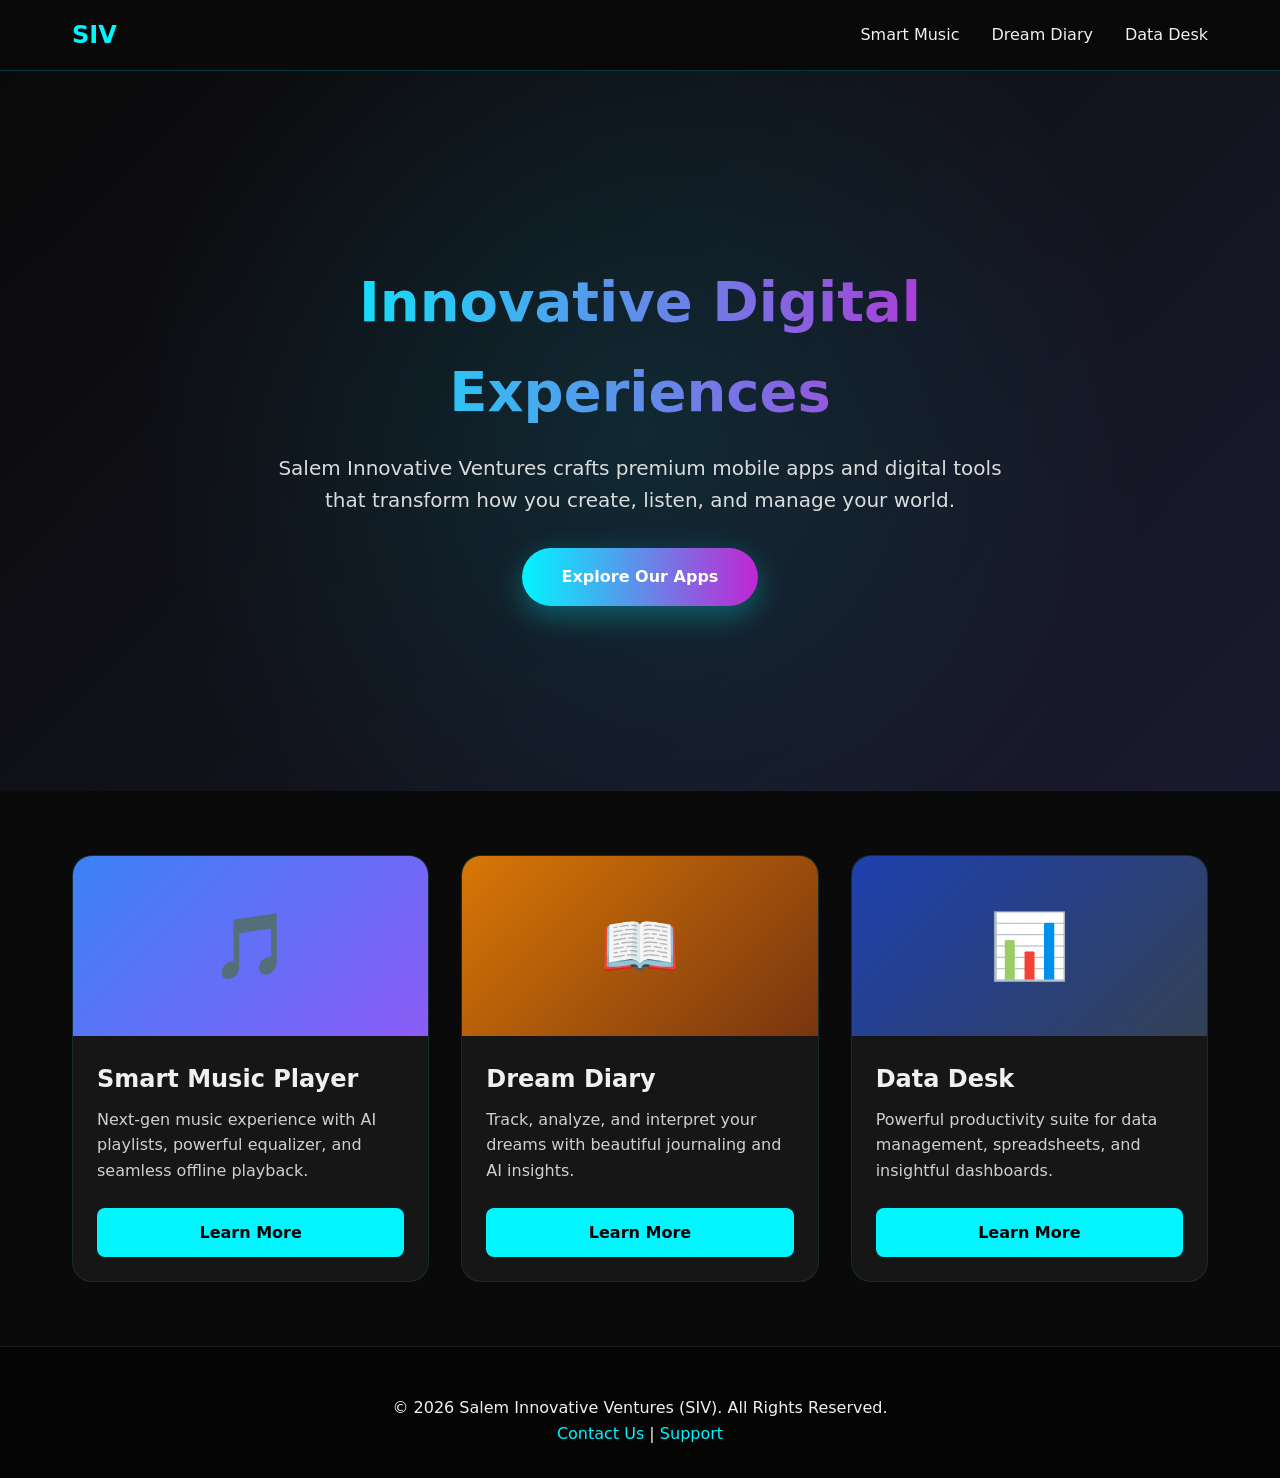
==== index.html @ 21babe9d "first commit" ====
<!DOCTYPE html>
<html lang="en">
<head>
    <meta charset="UTF-8">
    <meta name="viewport" content="width=device-width, initial-scale=1.0">
    <title>Salem Innovative Ventures (SIV)</title>
    <link rel="stylesheet" href="style.css">
    <style>
        /* Additional inline for index specific if needed */
    </style>
</head>
<body>
    <header>
        <nav>
            <a href="index.html" class="logo">SIV</a>
            <ul class="nav-links">
                <li><a href="smart-music-player.html">Smart Music</a></li>
                <li><a href="dream-diary.html">Dream Diary</a></li>
                <li><a href="data-desk.html">Data Desk</a></li>
            </ul>
        </nav>
    </header>

    <section class="hero">
        <div class="hero-content">
            <h1>Innovative Digital Experiences</h1>
            <p>Salem Innovative Ventures crafts premium mobile apps and digital tools that transform how you create, listen, and manage your world.</p>
            <a href="#apps" class="cta-button">Explore Our Apps</a>
        </div>
    </section>

    <section id="apps" class="app-grid">
        <div class="app-card">
            <div class="app-icon" style="background: linear-gradient(135deg, #3b82f6, #8b5cf6); color: white;">🎵</div>
            <h3>Smart Music Player</h3>
            <p>Next-gen music experience with AI playlists, powerful equalizer, and seamless offline playback.</p>
            <a href="smart-music-player.html" class="btn">Learn More</a>
        </div>
        
        <div class="app-card">
            <div class="app-icon" style="background: linear-gradient(135deg, #d97706, #78350f); color: white;">📖</div>
            <h3>Dream Diary</h3>
            <p>Track, analyze, and interpret your dreams with beautiful journaling and AI insights.</p>
            <a href="dream-diary.html" class="btn">Learn More</a>
        </div>
        
        <div class="app-card">
            <div class="app-icon" style="background: linear-gradient(135deg, #1e40af, #334155); color: white;">📊</div>
            <h3>Data Desk</h3>
            <p>Powerful productivity suite for data management, spreadsheets, and insightful dashboards.</p>
            <a href="data-desk.html" class="btn">Learn More</a>
        </div>
    </section>

    <footer>
        <p>&copy; 2026 Salem Innovative Ventures (SIV). All Rights Reserved.</p>
        <p><a href="#">Contact Us</a> | <a href="#">Support</a></p>
    </footer>
</body>
</html>
---- style.css ----
/* Global Styles for Salem Innovative Ventures */
:root {
  --primary-dark: #0a0a0a;
  --text-light: #f0f0f0;
  --accent-neon: #00f5ff;
  --accent-purple: #c026d3;
  --accent-gold: #f59e0b;
  --accent-navy: #1e3a8a;
}

* {
  margin: 0;
  padding: 0;
  box-sizing: border-box;
}

body {
  font-family:
    system-ui,
    -apple-system,
    BlinkMacSystemFont,
    "Segoe UI",
    Roboto,
    sans-serif;
  background-color: var(--primary-dark);
  color: var(--text-light);
  line-height: 1.6;
}

header {
  background: rgba(10, 10, 10, 0.95);
  backdrop-filter: blur(10px);
  position: sticky;
  top: 0;
  z-index: 100;
  border-bottom: 1px solid rgba(0, 245, 255, 0.2);
}

nav {
  max-width: 1200px;
  margin: 0 auto;
  padding: 1rem 2rem;
  display: flex;
  justify-content: space-between;
  align-items: center;
}

.logo {
  font-size: 1.5rem;
  font-weight: 700;
  color: var(--accent-neon);
  text-decoration: none;
}

.nav-links {
  display: flex;
  gap: 2rem;
  list-style: none;
}

.nav-links a {
  color: var(--text-light);
  text-decoration: none;
  transition: color 0.3s;
}

.nav-links a:hover {
  color: var(--accent-neon);
}

.hero {
  min-height: 80vh;
  display: flex;
  align-items: center;
  justify-content: center;
  text-align: center;
  background: linear-gradient(135deg, #0a0a0a 0%, #1a1a2e 100%);
  position: relative;
  overflow: hidden;
}

.hero::before {
  content: "";
  position: absolute;
  top: 0;
  left: 0;
  right: 0;
  bottom: 0;
  background: radial-gradient(circle, rgba(0, 245, 255, 0.1) 0%, transparent 70%);
}

.hero-content {
  max-width: 800px;
  padding: 2rem;
  z-index: 1;
}

.hero h1 {
  font-size: 3.5rem;
  margin-bottom: 1rem;
  background: linear-gradient(90deg, var(--accent-neon), var(--accent-purple));
  -webkit-background-clip: text;
  -webkit-text-fill-color: transparent;
}

.hero p {
  font-size: 1.25rem;
  margin-bottom: 2rem;
  opacity: 0.9;
}

.cta-button {
  display: inline-block;
  padding: 1rem 2.5rem;
  background: linear-gradient(90deg, var(--accent-neon), var(--accent-purple));
  color: white;
  text-decoration: none;
  border-radius: 50px;
  font-weight: 600;
  transition:
    transform 0.3s,
    box-shadow 0.3s;
  box-shadow: 0 10px 30px rgba(0, 245, 255, 0.3);
}

.cta-button:hover {
  transform: translateY(-5px);
  box-shadow: 0 15px 40px rgba(0, 245, 255, 0.4);
}

.app-grid {
  max-width: 1200px;
  margin: 4rem auto;
  padding: 0 2rem;
  display: grid;
  grid-template-columns: repeat(auto-fit, minmax(350px, 1fr));
  gap: 2rem;
}

.app-card {
  background: rgba(255, 255, 255, 0.05);
  border-radius: 20px;
  overflow: hidden;
  transition:
    transform 0.3s,
    box-shadow 0.3s;
  border: 1px solid rgba(0, 245, 255, 0.1);
}

.app-card:hover {
  transform: translateY(-15px);
  box-shadow: 0 20px 50px rgba(0, 245, 255, 0.2);
}

.app-icon {
  height: 180px;
  background: linear-gradient(135deg, #1e2937, #334155);
  display: flex;
  align-items: center;
  justify-content: center;
  font-size: 4rem;
  position: relative;
}

.app-card h3 {
  padding: 1.5rem 1.5rem 0.5rem;
  font-size: 1.5rem;
}

.app-card p {
  padding: 0 1.5rem 1.5rem;
  opacity: 0.85;
}

.app-card .btn {
  display: block;
  margin: 0 1.5rem 1.5rem;
  padding: 0.75rem 1.5rem;
  background: var(--accent-neon);
  color: #000;
  text-align: center;
  text-decoration: none;
  border-radius: 8px;
  font-weight: 600;
}

/* Theme Modifiers */
.theme-music {
  --accent-color: #00f5ff;
  --accent-secondary: #c026d3;
}

.theme-diary {
  --accent-color: #f59e0b;
  --accent-secondary: #854d0e;
}

.theme-data {
  --accent-color: #1e40af;
  --accent-secondary: #334155;
}

/* Product Page Common */
.product-header {
  padding: 4rem 2rem 2rem;
  text-align: center;
  background: var(--primary-dark);
}

.product-icon {
  width: 180px;
  height: 180px;
  margin: 0 auto 2rem;
  border-radius: 30px;
  background-size: cover;
  box-shadow: 0 20px 60px rgba(0, 0, 0, 0.5);
  display: flex;
  align-items: center;
  justify-content: center;
  font-size: 5rem;
}

.features {
  max-width: 1000px;
  margin: 4rem auto;
  padding: 0 2rem;
  display: grid;
  grid-template-columns: repeat(auto-fit, minmax(280px, 1fr));
  gap: 2rem;
}

.feature-card {
  background: rgba(255, 255, 255, 0.05);
  padding: 2rem;
  border-radius: 16px;
  border: 1px solid rgba(255, 255, 255, 0.1);
}

.download-section {
  text-align: center;
  padding: 4rem 2rem;
  background: linear-gradient(to bottom, transparent, rgba(0, 245, 255, 0.05));
}

.privacy-container {
  max-width: 900px;
  margin: 4rem auto;
  padding: 2rem;
  background: rgba(255, 255, 255, 0.03);
  border-radius: 16px;
  line-height: 1.8;
}

footer {
  background: #050505;
  padding: 3rem 2rem 2rem;
  text-align: center;
  border-top: 1px solid rgba(255, 255, 255, 0.1);
}

footer a {
  color: var(--accent-neon);
  text-decoration: none;
}

/* Responsive */
@media (max-width: 768px) {
  .hero h1 {
    font-size: 2.5rem;
  }
  .nav-links {
    gap: 1rem;
    font-size: 0.9rem;
  }
}
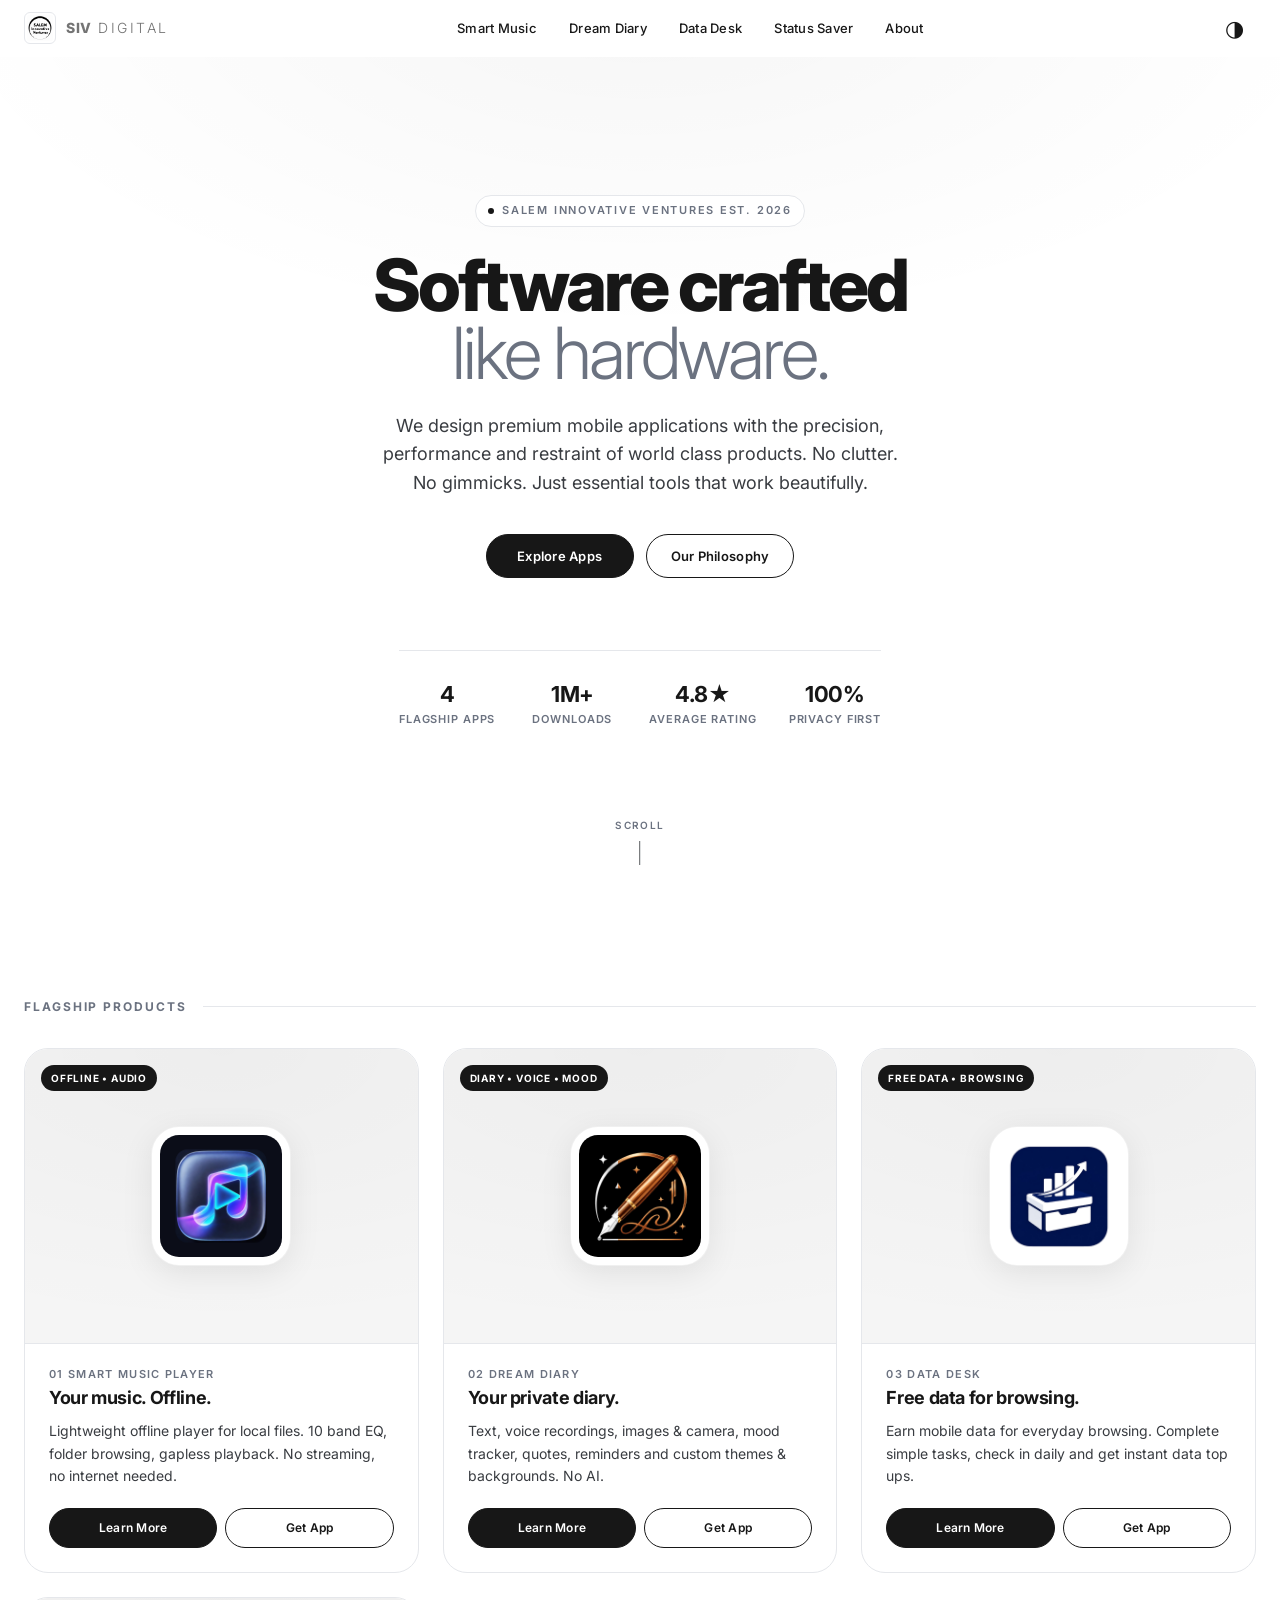
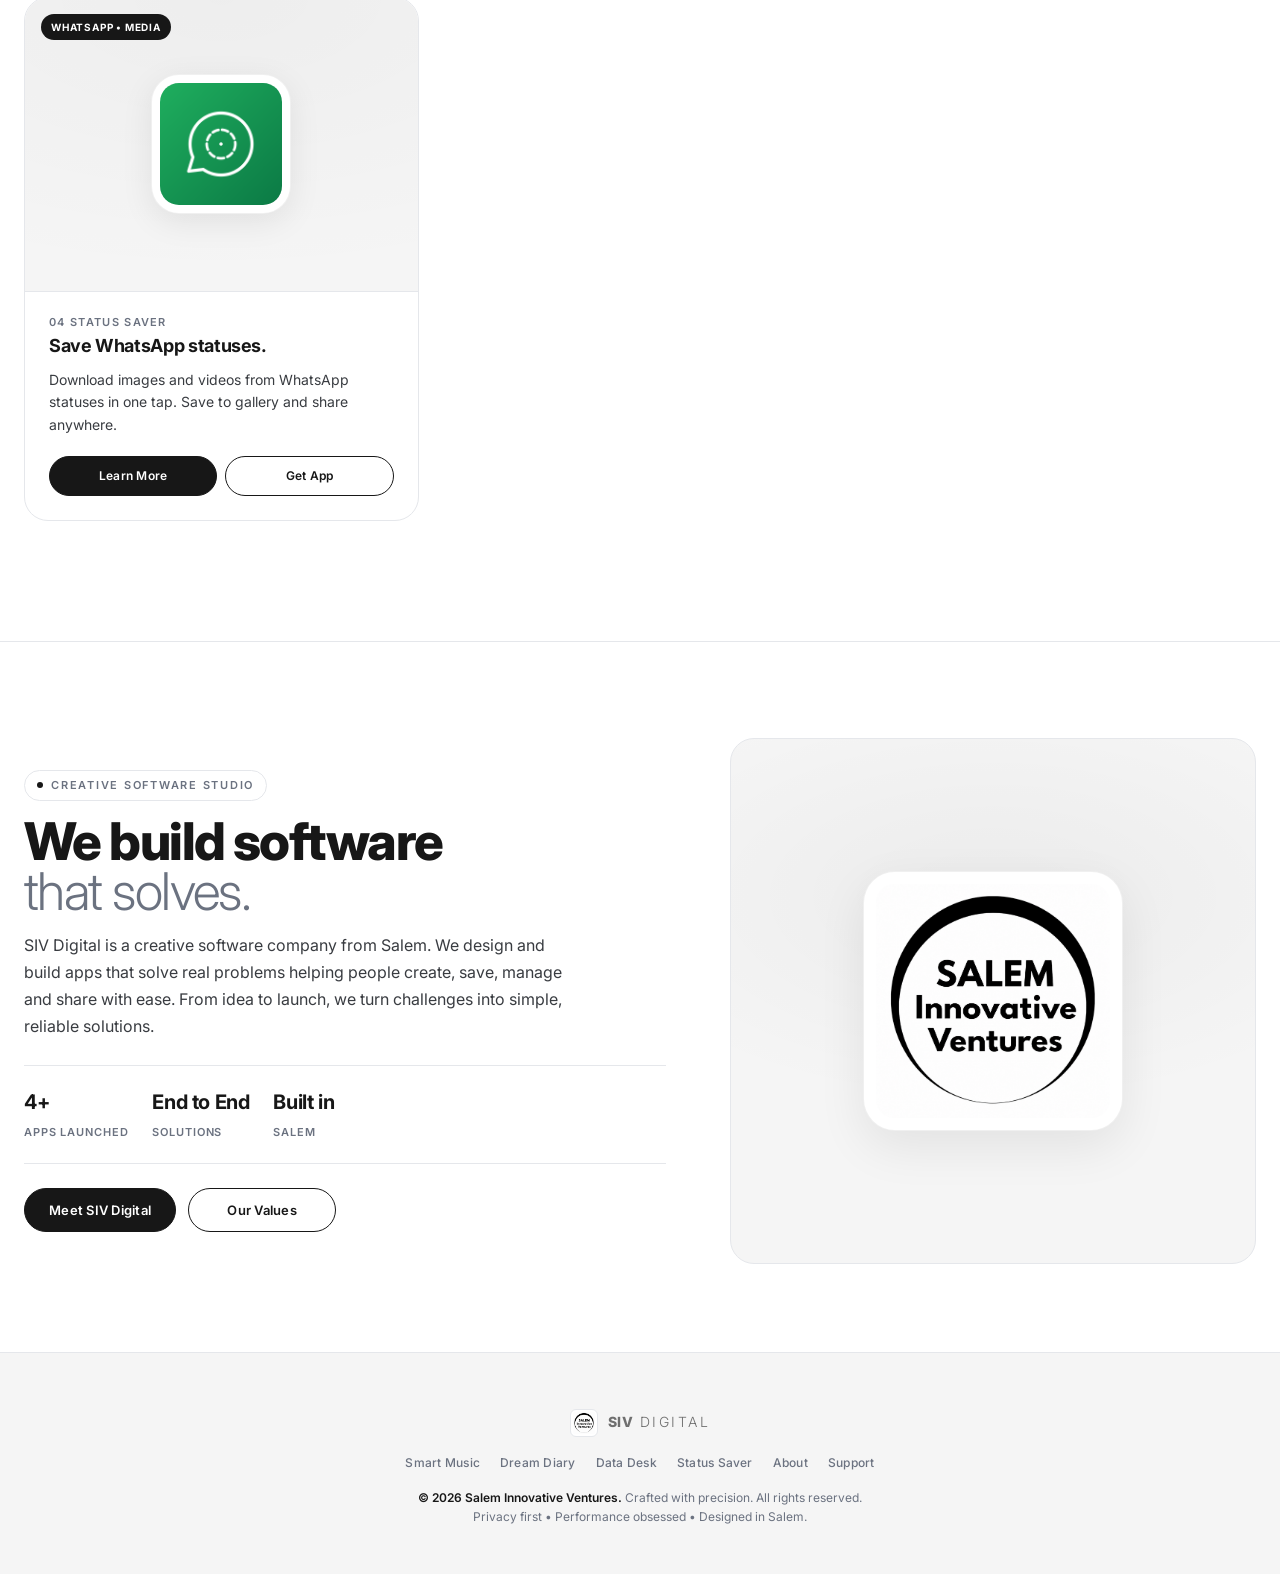
==== commit a68ea525: "Add Status Saver and Privacy Policy pages with responsive design and theme toggle functionality" ====
--- a/index.html
+++ b/index.html
@@ -1,60 +1,224 @@
 <!DOCTYPE html>
-<html lang="en">
+<html lang="en" data-theme="light">
 <head>
-    <meta charset="UTF-8">
-    <meta name="viewport" content="width=device-width, initial-scale=1.0">
-    <title>Salem Innovative Ventures (SIV)</title>
-    <link rel="stylesheet" href="style.css">
-    <style>
-        /* Additional inline for index specific if needed */
-    </style>
+  <meta charset="UTF-8">
+  <meta name="viewport" content="width=device-width, initial-scale=1.0">
+  <title>SIV Digital Salem Innovative Ventures</title>
+  <meta name="description" content="SIV Digital crafts premium mobile applications and digital solutions. Smart Music Player, Dream Diary, Data Desk, Status Saver for WhatsApp.">
+  <link rel="preconnect" href="https://fonts.googleapis.com">
+  <link rel="stylesheet" href="style.css">
+  <link rel="icon" href="images/Salem inovative ventures logo.png">
 </head>
 <body>
-    <header>
-        <nav>
-            <a href="index.html" class="logo">SIV</a>
-            <ul class="nav-links">
-                <li><a href="smart-music-player.html">Smart Music</a></li>
-                <li><a href="dream-diary.html">Dream Diary</a></li>
-                <li><a href="data-desk.html">Data Desk</a></li>
-            </ul>
-        </nav>
-    </header>
-
-    <section class="hero">
-        <div class="hero-content">
-            <h1>Innovative Digital Experiences</h1>
-            <p>Salem Innovative Ventures crafts premium mobile apps and digital tools that transform how you create, listen, and manage your world.</p>
-            <a href="#apps" class="cta-button">Explore Our Apps</a>
-        </div>
-    </section>
-
-    <section id="apps" class="app-grid">
-        <div class="app-card">
-            <div class="app-icon" style="background: linear-gradient(135deg, #3b82f6, #8b5cf6); color: white;">🎵</div>
-            <h3>Smart Music Player</h3>
-            <p>Next-gen music experience with AI playlists, powerful equalizer, and seamless offline playback.</p>
-            <a href="smart-music-player.html" class="btn">Learn More</a>
-        </div>
-        
-        <div class="app-card">
-            <div class="app-icon" style="background: linear-gradient(135deg, #d97706, #78350f); color: white;">📖</div>
-            <h3>Dream Diary</h3>
-            <p>Track, analyze, and interpret your dreams with beautiful journaling and AI insights.</p>
-            <a href="dream-diary.html" class="btn">Learn More</a>
-        </div>
-        
-        <div class="app-card">
-            <div class="app-icon" style="background: linear-gradient(135deg, #1e40af, #334155); color: white;">📊</div>
-            <h3>Data Desk</h3>
-            <p>Powerful productivity suite for data management, spreadsheets, and insightful dashboards.</p>
-            <a href="data-desk.html" class="btn">Learn More</a>
-        </div>
-    </section>
-
-    <footer>
-        <p>&copy; 2026 Salem Innovative Ventures (SIV). All Rights Reserved.</p>
-        <p><a href="#">Contact Us</a> | <a href="#">Support</a></p>
-    </footer>
+  <header id="site-header">
+    <nav aria-label="Primary">
+      <a href="index.html" class="logo" aria-label="SIV Digital home">
+        <img src="images/Salem inovative ventures logo.png" alt="Salem Innovative Ventures logo">
+        <span><strong>SIV</strong> DIGITAL</span>
+      </a>
+
+      <ul class="nav-links" role="list">
+        <li><a href="smart-music-player.html">Smart Music</a></li>
+        <li><a href="dream-diary.html">Dream Diary</a></li>
+        <li><a href="data-desk.html">Data Desk</a></li>
+        <li><a href="status-saver.html">Status Saver</a></li>
+        <li><a href="about.html">About</a></li>
+      </ul>
+
+      <div class="nav-actions">
+        <button class="icon-btn desktop-only" id="themeBtn" aria-label="Toggle theme" onclick="toggleTheme()">
+          <span id="themeIcon">◑</span>
+        </button>
+        <button class="menu-toggle" id="menuToggle" aria-label="Open menu" aria-expanded="false" onclick="toggleMenu()">
+          <span></span><span></span><span></span>
+        </button>
+      </div>
+    </nav>
+  </header>
+
+  <div class="mobile-nav" id="mobileNav" aria-hidden="true">
+    <a href="smart-music-player.html">Smart Music Player <small>→</small></a>
+    <a href="dream-diary.html">Dream Diary <small>→</small></a>
+    <a href="data-desk.html">Data Desk <small>→</small></a>
+    <a href="status-saver.html">Status Saver <small>→</small></a>
+    <a href="about.html">About SIV Digital <small>→</small></a>
+    <div style="display:flex; gap:12px; margin-top:12px;">
+      <button class="btn btn-secondary" style="flex:1;" onclick="toggleTheme()">Toggle Theme</button>
+      <a href="#apps" class="btn btn-primary" style="flex:1;" onclick="closeMenu()">Explore Apps</a>
+    </div>
+  </div>
+
+  <section class="hero">
+    <div class="hero-content">
+      <div class="eyebrow">Salem Innovative Ventures Est. 2026</div>
+      <h1>Software crafted<br><em>like hardware.</em></h1>
+      <p>We design premium mobile applications with the precision, performance and restraint of world class products. No clutter. No gimmicks. Just essential tools that work beautifully.</p>
+      <div class="hero-actions">
+        <a href="#apps" class="btn btn-primary">Explore Apps</a>
+        <a href="about.html" class="btn btn-secondary">Our Philosophy</a>
+      </div>
+      <div class="hero-meta" aria-label="Company stats">
+        <div><strong>4</strong><span>Flagship Apps</span></div>
+        <div><strong>1M+</strong><span>Downloads</span></div>
+        <div><strong>4.8★</strong><span>Average Rating</span></div>
+        <div><strong>100%</strong><span>Privacy First</span></div>
+      </div>
+    </div>
+    <div class="scroll-hint" aria-hidden="true"><span>Scroll</span><i></i></div>
+  </section>
+
+  <div class="section-label" id="apps"><h2>Flagship Products</h2></div>
+
+  <section class="app-grid" aria-label="Apps">
+    <!-- Smart Music Player -->
+    <article class="app-card">
+      <div class="badge">Offline • Audio</div>
+      <div class="app-visual">
+        <img src="images/smart music player logo.png" alt="Smart Music Player logo" loading="lazy">
+      </div>
+      <div class="app-card-body">
+        <h3><span>01 Smart Music Player</span>Your music. Offline.</h3>
+        <p>Lightweight offline player for local files. 10 band EQ, folder browsing, gapless playback. No streaming, no internet needed.</p>
+        <div class="card-actions">
+          <a href="smart-music-player.html" class="btn btn-primary">Learn More</a>
+          <a href="https://play.google.com/store/apps/details?id=com.smartmusicplayer.app" target="_blank" rel="noopener" class="btn btn-secondary">Get App</a>
+        </div>
+      </div>
+    </article>
+
+    <!-- Dream Diary -->
+    <article class="app-card">
+      <div class="badge">Diary • Voice • Mood</div>
+      <div class="app-visual">
+        <img src="images/Dream diary logo.png" alt="Dream Diary logo" loading="lazy">
+      </div>
+      <div class="app-card-body">
+        <h3><span>02 Dream Diary</span>Your private diary.</h3>
+        <p>Text, voice recordings, images & camera, mood tracker, quotes, reminders and custom themes & backgrounds. No AI.</p>
+        <div class="card-actions">
+          <a href="dream-diary.html" class="btn btn-primary">Learn More</a>
+          <a href="https://play.google.com/store/apps/details?id=com.dreamdiary.app" target="_blank" rel="noopener" class="btn btn-secondary">Get App</a>
+        </div>
+      </div>
+    </article>
+
+    <!-- Data Desk -->
+    <article class="app-card">
+      <div class="badge">Free Data • Browsing</div>
+      <div class="app-visual">
+        <img src="images/Data Desk logo.png" alt="Data Desk logo" loading="lazy">
+      </div>
+      <div class="app-card-body">
+        <h3><span>03 Data Desk</span>Free data for browsing.</h3>
+        <p>Earn mobile data for everyday browsing. Complete simple tasks, check in daily and get instant data top ups.</p>
+        <div class="card-actions">
+          <a href="data-desk.html" class="btn btn-primary">Learn More</a>
+          <a href="data-desk.html#download" class="btn btn-secondary">Get App</a>
+        </div>
+      </div>
+    </article>
+
+    <!-- Status Saver -->
+    <article class="app-card">
+      <div class="badge">WhatsApp • Media</div>
+      <div class="app-visual">
+        <img src="images/Status Saver.png" alt="Status Saver logo" loading="lazy">
+      </div>
+      <div class="app-card-body">
+        <h3><span>04 Status Saver</span>Save WhatsApp statuses.</h3>
+        <p>Download images and videos from WhatsApp statuses in one tap. Save to gallery and share anywhere.</p>
+        <div class="card-actions">
+          <a href="status-saver.html" class="btn btn-primary">Learn More</a>
+          <a href="status-saver.html#download" class="btn btn-secondary">Get App</a>
+        </div>
+      </div>
+    </article>
+  </section>
+
+  <!-- About SIV Creative software studio -->
+  <hr class="divider">
+  <section class="product-hero">
+    <div class="product-copy">
+      <div class="eyebrow">Creative Software Studio</div>
+      <h1>We build software<br><span>that solves.</span></h1>
+      <p>SIV Digital is a creative software company from Salem. We design and build apps that solve real problems helping people create, save, manage and share with ease. From idea to launch, we turn challenges into simple, reliable solutions.</p>
+      <div class="product-stats">
+        <div><strong>4+</strong><span>Apps Launched</span></div>
+        <div><strong>End to End</strong><span>Solutions</span></div>
+        <div><strong>Built in</strong><span>Salem</span></div>
+      </div>
+      <div style="display:flex; gap:12px; flex-wrap:wrap;">
+        <a href="about.html" class="btn btn-primary">Meet SIV Digital</a>
+        <a href="about.html#values" class="btn btn-secondary">Our Values</a>
+      </div>
+    </div>
+    <div class="product-visual" aria-hidden="true">
+      <img src="images/Salem inovative ventures logo.png" alt="Salem Innovative Ventures logo large">
+    </div>
+  </section>
+
+  <footer>
+    <div class="footer-inner">
+      <div class="logo" style="justify-content:center;">
+        <img src="images/Salem inovative ventures logo.png" alt="" style="width:28px;height:28px;">
+        <span><strong>SIV</strong> DIGITAL</span>
+      </div>
+      <div class="footer-links">
+        <a href="smart-music-player.html">Smart Music</a>
+        <a href="dream-diary.html">Dream Diary</a>
+        <a href="data-desk.html">Data Desk</a>
+        <a href="status-saver.html">Status Saver</a>
+        <a href="about.html">About</a>
+        <a href="mailto:support@sivdigital.com">Support</a>
+      </div>
+      <p><strong>© 2026 Salem Innovative Ventures.</strong> Crafted with precision. All rights reserved.<br>Privacy first • Performance obsessed • Designed in Salem.</p>
+    </div>
+  </footer>
+
+  <script>
+    function toggleTheme(){
+      const html=document.documentElement;
+      const next=html.getAttribute('data-theme')==='dark'?'light':'dark';
+      html.setAttribute('data-theme',next);
+      localStorage.setItem('theme',next);
+      updateThemeIcon(next);
+    }
+    function updateThemeIcon(theme){
+      const el=document.getElementById('themeIcon');
+      if(!el) return;
+      el.textContent= theme==='dark' ? '☀' : '◑';
+    }
+    function toggleMenu(){
+      const btn=document.getElementById('menuToggle');
+      const nav=document.getElementById('mobileNav');
+      const open=btn.classList.toggle('open');
+      nav.classList.toggle('open', open);
+      btn.setAttribute('aria-expanded', open);
+      nav.setAttribute('aria-hidden', !open);
+      document.body.style.overflow=open?'hidden':'';
+    }
+    function closeMenu(){
+      const btn=document.getElementById('menuToggle');
+      const nav=document.getElementById('mobileNav');
+      btn.classList.remove('open');
+      nav.classList.remove('open');
+      btn.setAttribute('aria-expanded','false');
+      nav.setAttribute('aria-hidden','true');
+      document.body.style.overflow='';
+    }
+    document.addEventListener('DOMContentLoaded',()=>{
+      const saved=localStorage.getItem('theme')||'light';
+      document.documentElement.setAttribute('data-theme',saved);
+      updateThemeIcon(saved);
+      const header=document.getElementById('site-header');
+      window.addEventListener('scroll',()=>{
+        header.classList.toggle('scrolled', window.scrollY>8);
+      },{passive:true});
+    });
+    // close mobile nav on resize to desktop
+    window.addEventListener('resize',()=>{ if(window.innerWidth>640) closeMenu(); });
+  </script>
 </body>
-</html>+</html>
+
+
--- a/style.css
+++ b/style.css
@@ -1,275 +1,796 @@
-/* Global Styles for Salem Innovative Ventures */
+@import url('https://fonts.googleapis.com/css2?family=Inter:wght@300;400;500;600;700;800;900&family=JetBrains+Mono:wght@400;500&display=swap');
+
+/* =========================================================
+   SIV DIGITAL — TESLA-INSPIRED MONOCHROME SYSTEM
+   Black / White / Gray only. No purples. Precision minimal.
+   ========================================================= */
+
 :root {
-  --primary-dark: #0a0a0a;
-  --text-light: #f0f0f0;
-  --accent-neon: #00f5ff;
-  --accent-purple: #c026d3;
-  --accent-gold: #f59e0b;
-  --accent-navy: #1e3a8a;
-}
-
-* {
-  margin: 0;
-  padding: 0;
-  box-sizing: border-box;
-}
-
+  --bg: #ffffff;
+  --bg-soft: #f5f5f5;
+  --bg-muted: #eeeeee;
+  --bg-elevated: #ffffff;
+  --text: #171717;
+  --text-secondary: #393c41;
+  --text-tertiary: #6b7280;
+  --text-faint: #9ca3af;
+  --border: #e5e7eb;
+  --border-strong: #d1d5db;
+  --header-bg: rgba(255,255,255,0.72);
+  --card-bg: #ffffff;
+  --card-border: #e5e7eb;
+  --shadow-sm: 0 1px 2px rgba(0,0,0,0.05);
+  --shadow-md: 0 4px 24px rgba(0,0,0,0.06);
+  --shadow-lg: 0 16px 48px rgba(0,0,0,0.08);
+  --btn-primary-bg: #171717;
+  --btn-primary-text: #ffffff;
+  --btn-primary-hover: #000000;
+  --btn-secondary-bg: #ffffff;
+  --btn-secondary-text: #171717;
+  --btn-secondary-border: #171717;
+  --radius-xl: 24px;
+  --radius-lg: 16px;
+  --radius-md: 12px;
+  --radius-pill: 999px;
+  --max-width: 1280px;
+  --nav-height: 56px;
+}
+
+[data-theme="dark"] {
+  --bg: #000000;
+  --bg-soft: #0a0a0a;
+  --bg-muted: #141414;
+  --bg-elevated: #111111;
+  --text: #f5f5f5;
+  --text-secondary: #a1a1a6;
+  --text-tertiary: #86868b;
+  --text-faint: #636366;
+  --border: #1c1c1e;
+  --border-strong: #2c2c2e;
+  --header-bg: rgba(0,0,0,0.72);
+  --card-bg: #111111;
+  --card-border: #1f1f1f;
+  --shadow-sm: 0 1px 2px rgba(0,0,0,0.4);
+  --shadow-md: 0 8px 32px rgba(0,0,0,0.5);
+  --shadow-lg: 0 16px 48px rgba(0,0,0,0.6);
+  --btn-primary-bg: #ffffff;
+  --btn-primary-text: #000000;
+  --btn-primary-hover: #f5f5f5;
+  --btn-secondary-bg: transparent;
+  --btn-secondary-text: #ffffff;
+  --btn-secondary-border: #ffffff;
+}
+
+/* Reset */
+* { margin:0; padding:0; box-sizing:border-box; }
+html { scroll-behavior:smooth; scroll-padding-top: calc(var(--nav-height) + 20px); -webkit-font-smoothing:antialiased; -moz-osx-font-smoothing:grayscale; }
 body {
-  font-family:
-    system-ui,
-    -apple-system,
-    BlinkMacSystemFont,
-    "Segoe UI",
-    Roboto,
-    sans-serif;
-  background-color: var(--primary-dark);
-  color: var(--text-light);
+  font-family: 'Inter', system-ui, -apple-system, BlinkMacSystemFont, "Segoe UI", Roboto, Helvetica, Arial, sans-serif;
+  background: var(--bg);
+  color: var(--text);
   line-height: 1.6;
-}
-
+  transition: background-color 0.3s ease, color 0.3s ease;
+  overflow-x: hidden;
+}
+img { max-width:100%; display:block; }
+a { color: inherit; text-decoration:none; }
+
+/* Selection */
+::selection { background: var(--text); color: var(--bg); }
+
+/* ================= HEADER — TESLA STYLE ================= */
 header {
-  background: rgba(10, 10, 10, 0.95);
-  backdrop-filter: blur(10px);
   position: sticky;
   top: 0;
   z-index: 100;
-  border-bottom: 1px solid rgba(0, 245, 255, 0.2);
-}
+  background: var(--header-bg);
+  backdrop-filter: blur(16px) saturate(180%);
+  -webkit-backdrop-filter: blur(16px) saturate(180%);
+  border-bottom: 1px solid transparent;
+  transition: border-color 0.3s ease, background 0.3s ease;
+}
+header.scrolled { border-bottom-color: var(--border); }
 
 nav {
-  max-width: 1200px;
+  max-width: var(--max-width);
   margin: 0 auto;
-  padding: 1rem 2rem;
-  display: flex;
+  height: var(--nav-height);
+  padding: 0 24px;
+  display: flex;
+  align-items: center;
   justify-content: space-between;
-  align-items: center;
-}
-
+  gap: 24px;
+}
+
+/* Logo — image + wordmark */
 .logo {
-  font-size: 1.5rem;
+  display: flex;
+  align-items: center;
+  gap: 10px;
   font-weight: 700;
-  color: var(--accent-neon);
-  text-decoration: none;
-}
-
+  font-size: 14px;
+  letter-spacing: 0.14em;
+  text-transform: uppercase;
+  color: var(--text);
+  white-space: nowrap;
+  flex-shrink: 0;
+}
+.logo img {
+  width: 32px;
+  height: 32px;
+  object-fit: contain;
+  border-radius: 6px;
+  background: #fff;
+  padding: 2px;
+  border: 1px solid var(--border);
+}
+[data-theme="dark"] .logo img { background: #fff; }
+.logo span {
+  font-weight: 300;
+  opacity: 0.6;
+  letter-spacing: 0.18em;
+}
+.logo strong { font-weight: 800; letter-spacing: 0.04em; }
+
+/* Center nav — Tesla-like spread */
 .nav-links {
   display: flex;
-  gap: 2rem;
+  align-items: center;
+  gap: 4px;
   list-style: none;
-}
-
+  flex: 1;
+  justify-content: center;
+}
 .nav-links a {
-  color: var(--text-light);
-  text-decoration: none;
-  transition: color 0.3s;
-}
-
-.nav-links a:hover {
-  color: var(--accent-neon);
-}
-
+  font-size: 13px;
+  font-weight: 500;
+  letter-spacing: 0.02em;
+  color: var(--text);
+  padding: 6px 14px;
+  border-radius: var(--radius-pill);
+  transition: background 0.2s ease, color 0.2s ease;
+}
+.nav-links a:hover { background: var(--bg-soft); }
+.nav-links a.active { background: var(--text); color: var(--bg); }
+
+.nav-actions {
+  display: flex;
+  align-items: center;
+  gap: 8px;
+  flex-shrink: 0;
+}
+
+/* Icon buttons — theme + menu */
+.icon-btn {
+  width: 44px;
+  height: 44px;
+  display: grid;
+  place-items: center;
+  border-radius: 50%;
+  border: 1px solid transparent;
+  background: transparent;
+  color: var(--text);
+  cursor: pointer;
+  transition: all 0.2s ease;
+  font-size: 22px;
+  line-height: 1;
+}
+.icon-btn #themeIcon {
+  font-size: 22px;
+  line-height: 1;
+  transform: translateY(1px);
+}
+.icon-btn:hover { background: var(--bg-soft); border-color: var(--border); }
+.icon-btn:active { transform: scale(0.96); }
+
+/* Hamburger — hidden desktop */
+.menu-toggle {
+  display: none;
+  width: 36px;
+  height: 36px;
+  flex-direction: column;
+  align-items: center;
+  justify-content: center;
+  gap: 5px;
+  background: transparent;
+  border: none;
+  cursor: pointer;
+}
+.menu-toggle span {
+  display: block;
+  width: 18px;
+  height: 1.5px;
+  background: var(--text);
+  border-radius: 999px;
+  transition: transform 0.3s ease, opacity 0.3s ease, width 0.3s ease;
+}
+.menu-toggle.open span:nth-child(1) { transform: translateY(6.5px) rotate(45deg); }
+.menu-toggle.open span:nth-child(2) { opacity: 0; width: 0; }
+.menu-toggle.open span:nth-child(3) { transform: translateY(-6.5px) rotate(-45deg); }
+
+/* Mobile drawer */
+.mobile-nav {
+  display: none;
+  position: fixed;
+  inset: var(--nav-height) 0 0 0;
+  background: var(--bg);
+  z-index: 99;
+  padding: 24px;
+  flex-direction: column;
+  gap: 8px;
+  border-top: 1px solid var(--border);
+  overflow-y: auto;
+}
+.mobile-nav.open { display: flex; }
+.mobile-nav a {
+  font-size: 18px;
+  font-weight: 500;
+  padding: 16px 0;
+  border-bottom: 1px solid var(--border);
+  display: flex;
+  justify-content: space-between;
+  align-items: center;
+  color: var(--text);
+}
+.mobile-nav a:last-child { border-bottom: none; }
+.mobile-nav a small { font-size: 12px; color: var(--text-tertiary); font-weight: 400; }
+
+/* ================= HERO — TESLA FULL-BLEED ================= */
 .hero {
-  min-height: 80vh;
-  display: flex;
+  position: relative;
+  min-height: calc(100vh - var(--nav-height));
+  min-height: calc(100dvh - var(--nav-height));
+  display: flex;
+  flex-direction: column;
   align-items: center;
   justify-content: center;
   text-align: center;
-  background: linear-gradient(135deg, #0a0a0a 0%, #1a1a2e 100%);
+  padding: 80px 24px 96px;
+  background: var(--bg);
+  overflow: hidden;
+}
+.hero::before {
+  content:"";
+  position:absolute;
+  inset:0;
+  background:
+    linear-gradient(to bottom, transparent 60%, var(--bg) 100%),
+    radial-gradient(1200px 600px at 50% -10%, rgba(0,0,0,0.04) 0%, transparent 60%);
+  pointer-events:none;
+}
+[data-theme="dark"] .hero::before {
+  background:
+    linear-gradient(to bottom, transparent 60%, var(--bg) 100%),
+    radial-gradient(1200px 600px at 50% -10%, rgba(255,255,255,0.04) 0%, transparent 60%);
+}
+.hero-content {
+  position: relative;
+  max-width: 900px;
+  width: 100%;
+  display: flex;
+  flex-direction: column;
+  align-items: center;
+  gap: 24px;
+  padding-bottom: 16px;
+}
+.eyebrow {
+  display: inline-flex;
+  align-items: center;
+  gap: 8px;
+  font-size: 11px;
+  font-weight: 600;
+  letter-spacing: 0.16em;
+  text-transform: uppercase;
+  color: var(--text-tertiary);
+  border: 1px solid var(--border);
+  padding: 6px 12px;
+  border-radius: var(--radius-pill);
+  background: var(--bg-elevated);
+}
+.eyebrow::before {
+  content:"";
+  width: 6px;
+  height: 6px;
+  background: var(--text);
+  border-radius: 50%;
+  animation: pulse 2s infinite;
+}
+@keyframes pulse { 0%,100% {opacity:1} 50% {opacity:0.4} }
+
+.hero h1 {
+  font-size: clamp(36px, 7vw, 72px);
+  font-weight: 800;
+  line-height: 0.95;
+  letter-spacing: -0.04em;
+  color: var(--text);
+  text-wrap: balance;
+}
+.hero h1 em {
+  font-style: normal;
+  font-weight: 300;
+  color: var(--text-tertiary);
+}
+.hero p {
+  font-size: clamp(15px, 2.2vw, 18px);
+  line-height: 1.6;
+  color: var(--text-secondary);
+  max-width: 640px;
+  font-weight: 400;
+  text-wrap: balance;
+}
+.hero-actions {
+  display: flex;
+  gap: 12px;
+  margin-top: 12px;
+  flex-wrap: wrap;
+  justify-content: center;
+}
+
+/* Buttons — Tesla pill */
+.btn {
+  display: inline-flex;
+  align-items: center;
+  justify-content: center;
+  gap: 8px;
+  min-width: 148px;
+  height: 44px;
+  padding: 0 24px;
+  border-radius: var(--radius-pill);
+  font-size: 13px;
+  font-weight: 600;
+  letter-spacing: 0.02em;
+  transition: all 0.2s ease;
+  cursor: pointer;
+  border: 1px solid transparent;
+  white-space: nowrap;
+  text-align: center;
+}
+.btn-primary {
+  background: var(--btn-primary-bg);
+  color: var(--btn-primary-text);
+  border-color: var(--btn-primary-bg);
+}
+.btn-primary:hover { background: var(--btn-primary-hover); transform: translateY(-1px); box-shadow: var(--shadow-md); }
+.btn-secondary {
+  background: var(--btn-secondary-bg);
+  color: var(--btn-secondary-text);
+  border-color: var(--btn-secondary-border);
+}
+.btn-secondary:hover { background: var(--text); color: var(--bg); border-color: var(--text); }
+[data-theme="dark"] .btn-secondary:hover { background: #fff; color:#000; }
+
+.hero-meta {
+  display: flex;
+  gap: 32px;
+  margin-top: 48px;
+  padding-top: 32px;
+  border-top: 1px solid var(--border);
+  flex-wrap: wrap;
+  justify-content: center;
+}
+.hero-meta div { text-align: center; min-width: 90px; }
+.hero-meta strong { display:block; font-size: 22px; font-weight: 700; letter-spacing:-0.02em; line-height:1; }
+.hero-meta span { font-size: 11px; letter-spacing:0.08em; text-transform:uppercase; color:var(--text-tertiary); font-weight:600; }
+
+/* Scroll indicator */
+.scroll-hint {
+  position: absolute;
+  bottom: 36px;
+  left: 50%;
+  transform: translateX(-50%);
+  display: flex;
+  flex-direction: column;
+  align-items: center;
+  gap: 8px;
+  color: var(--text-tertiary);
+  font-size: 10px;
+  letter-spacing: 0.14em;
+  text-transform: uppercase;
+  font-weight: 600;
+}
+.scroll-hint i {
+  width: 1px;
+  height: 24px;
+  background: var(--border-strong);
+  display: block;
   position: relative;
   overflow: hidden;
 }
-
-.hero::before {
-  content: "";
-  position: absolute;
-  top: 0;
-  left: 0;
-  right: 0;
-  bottom: 0;
-  background: radial-gradient(circle, rgba(0, 245, 255, 0.1) 0%, transparent 70%);
-}
-
-.hero-content {
+.scroll-hint i::after {
+  content:"";
+  position:absolute;
+  top:0; left:0; right:0; height:100%;
+  background: var(--text);
+  animation: scrollLine 1.6s infinite;
+}
+@keyframes scrollLine { 0% { transform: translateY(-100%)} 100% { transform: translateY(100%)} }
+
+/* ================= APP SHOWCASE — TESLA MODEL SECTIONS ================= */
+.section-label {
+  max-width: var(--max-width);
+  margin: 0 auto;
+  padding: 96px 24px 32px;
+  scroll-margin-top: calc(var(--nav-height) + 16px);
+  display: flex;
+  align-items: center;
+  gap: 16px;
+}
+.section-label h2 {
+  font-size: 12px;
+  letter-spacing:0.16em;
+  text-transform:uppercase;
+  font-weight:700;
+  color: var(--text-tertiary);
+  white-space: nowrap;
+}
+.section-label::after { content:""; flex:1; height:1px; background: var(--border); }
+
+.app-grid {
+  max-width: var(--max-width);
+  margin: 0 auto;
+  padding: 0 24px 96px;
+  display: grid;
+  grid-template-columns: repeat(3, 1fr);
+  gap: 24px;
+}
+
+/* Tesla card — monochrome, no colors */
+.app-card {
+  background: var(--card-bg);
+  border: 1px solid var(--card-border);
+  border-radius: var(--radius-xl);
+  overflow: hidden;
+  display: flex;
+  flex-direction: column;
+  transition: transform 0.3s ease, box-shadow 0.3s ease, border-color 0.3s ease;
+  position: relative;
+}
+.app-card:hover { transform: translateY(-4px); box-shadow: var(--shadow-lg); border-color: var(--border-strong); }
+
+.app-visual {
+  aspect-ratio: 4/3;
+  background: var(--bg-soft);
+  display: flex;
+  align-items: center;
+  justify-content: center;
+  padding: 32px;
+  position: relative;
+  overflow: hidden;
+  border-bottom: 1px solid var(--border);
+}
+.app-visual::before {
+  content:"";
+  position:absolute;
+  inset:0;
+  background: radial-gradient(800px 400px at 50% 0%, rgba(0,0,0,0.03), transparent 70%);
+}
+[data-theme="dark"] .app-visual::before { background: radial-gradient(800px 400px at 50% 0%, rgba(255,255,255,0.04), transparent 70%); }
+
+.app-visual img {
+  width: 140px;
+  height: 140px;
+  object-fit: contain;
+  border-radius: 28px;
+  background: #fff;
+  padding: 8px;
+  box-shadow: 0 8px 32px rgba(0,0,0,0.08);
+  position: relative;
+  z-index: 1;
+  border: 1px solid rgba(0,0,0,0.06);
+}
+[data-theme="dark"] .app-visual img { box-shadow: 0 8px 32px rgba(0,0,0,0.4); }
+
+.app-card-body {
+  padding: 24px;
+  flex: 1;
+  display: flex;
+  flex-direction: column;
+  gap: 12px;
+}
+.app-card-body h3 {
+  font-size: 18px;
+  font-weight: 700;
+  letter-spacing:-0.02em;
+  line-height:1.2;
+}
+.app-card-body h3 span {
+  display:block;
+  font-size:11px;
+  letter-spacing:0.12em;
+  text-transform:uppercase;
+  font-weight:600;
+  color: var(--text-tertiary);
+  margin-bottom:6px;
+}
+.app-card-body p {
+  font-size: 14px;
+  line-height:1.6;
+  color: var(--text-secondary);
+  flex:1;
+}
+.card-actions {
+  display:flex;
+  gap:8px;
+  margin-top: 8px;
+}
+.card-actions .btn { flex:1; min-width:0; height:40px; font-size:12px; }
+
+.badge {
+  position:absolute;
+  top:16px;
+  left:16px;
+  z-index:2;
+  font-size:10px;
+  font-weight:700;
+  letter-spacing:0.08em;
+  text-transform:uppercase;
+  background: var(--text);
+  color: var(--bg);
+  padding: 5px 10px;
+  border-radius: var(--radius-pill);
+}
+
+/* ================= FEATURE SECTIONS ================= */
+.product-hero {
+  max-width: var(--max-width);
+  margin: 0 auto;
+  padding: 96px 24px 88px;
+  display: grid;
+  grid-template-columns: 1.1fr 0.9fr;
+  gap: 64px;
+  align-items: center;
+  min-height: 560px;
+}
+.product-hero.reverse { grid-template-columns: 0.9fr 1.1fr; }
+.product-hero.reverse .product-copy { order: 2; }
+.product-hero.reverse .product-visual { order: 1; }
+
+.product-copy .eyebrow { margin-bottom: 16px; }
+.product-copy h1 {
+  font-size: clamp(32px, 5vw, 52px);
+  font-weight: 800;
+  letter-spacing:-0.03em;
+  line-height:0.95;
+  margin-bottom: 16px;
+}
+.product-copy h1 span { font-weight:300; color: var(--text-tertiary); }
+.product-copy > p {
+  font-size: 16px;
+  color: var(--text-secondary);
+  line-height:1.7;
+  margin-bottom: 24px;
+  max-width: 560px;
+}
+.product-stats {
+  display:flex;
+  gap:24px;
+  padding: 20px 0;
+  border-top: 1px solid var(--border);
+  border-bottom: 1px solid var(--border);
+  margin-bottom:24px;
+  flex-wrap:wrap;
+}
+.product-stats div strong { display:block; font-size:20px; font-weight:700; letter-spacing:-0.02em; }
+.product-stats div span { font-size:11px; letter-spacing:0.08em; text-transform:uppercase; color:var(--text-tertiary); font-weight:600; }
+
+.product-visual {
+  background: var(--bg-soft);
+  border: 1px solid var(--border);
+  border-radius: var(--radius-xl);
+  aspect-ratio: 1;
+  display:flex;
+  align-items:center;
+  justify-content:center;
+  padding:40px;
+  position:relative;
+  overflow:hidden;
+}
+.product-visual img {
+  width: 260px;
+  height: 260px;
+  object-fit:contain;
+  border-radius: 32px;
+  background:#fff;
+  padding:12px;
+  box-shadow: var(--shadow-lg);
+  border:1px solid rgba(0,0,0,0.06);
+  position:relative;
+  z-index:1;
+}
+.product-visual::after {
+  content:"";
+  position:absolute;
+  inset:0;
+  background: radial-gradient(600px 300px at 50% 30%, rgba(0,0,0,0.04), transparent 70%);
+}
+[data-theme="dark"] .product-visual::after { background: radial-gradient(600px 300px at 50% 30%, rgba(255,255,255,0.05), transparent 70%); }
+
+/* ================= FEATURES GRID ================= */
+.features {
+  max-width: var(--max-width);
+  margin: 0 auto;
+  padding: 40px 24px 64px;
+  display:grid;
+  grid-template-columns: repeat(3, 1fr);
+  gap:16px;
+}
+.feature-card {
+  background: var(--card-bg);
+  border: 1px solid var(--card-border);
+  border-radius: var(--radius-lg);
+  padding: 24px;
+  transition: border-color 0.2s ease, transform 0.2s ease;
+}
+.feature-card:hover { border-color: var(--border-strong); transform: translateY(-2px); }
+.feature-card h3 {
+  font-size:14px;
+  font-weight:700;
+  margin-bottom:8px;
+  display:flex;
+  align-items:center;
+  gap:8px;
+}
+.feature-card h3 i {
+  width:28px; height:28px;
+  display:grid; place-items:center;
+  background: var(--bg-soft);
+  border:1px solid var(--border);
+  border-radius:8px;
+  font-size:12px;
+  font-style:normal;
+  flex-shrink:0;
+}
+.feature-card p { font-size:13.5px; line-height:1.65; color: var(--text-secondary); }
+
+/* Download */
+.download-section {
+  background: var(--text);
+  color: var(--bg);
+  text-align:center;
+  padding: 64px 24px;
+  margin-top: 32px;
+}
+[data-theme="dark"] .download-section { background: #0a0a0a; color:#f5f5f5; border-top:1px solid var(--border); border-bottom:1px solid var(--border); }
+.download-section h2 { font-size: clamp(24px, 4vw, 36px); font-weight:800; letter-spacing:-0.02em; margin-bottom:12px; color:inherit; }
+.download-section p { color: rgba(255,255,255,0.7); max-width:560px; margin:0 auto 24px; font-size:14px; }
+[data-theme="light"] .download-section p { color: rgba(255,255,255,0.68); }
+[data-theme="dark"] .download-section p { color:#a1a1a6; }
+.download-actions { display:flex; gap:12px; justify-content:center; flex-wrap:wrap; margin-top:20px; }
+.download-section .btn-primary { background: var(--bg); color: var(--text); border-color:var(--bg); }
+[data-theme="dark"] .download-section .btn-primary { background:#fff; color:#000; border-color:#fff; }
+.download-section .btn-secondary { background:transparent; color:var(--bg); border-color: rgba(255,255,255,0.28); }
+[data-theme="dark"] .download-section .btn-secondary { color:#fff; border-color: rgba(255,255,255,0.28); }
+.download-section .btn-secondary:hover { background: var(--bg); color: var(--text); }
+[data-theme="dark"] .download-section .btn-secondary:hover { background:#fff; color:#000; border-color:#fff; }
+
+/* ================= ABOUT ================= */
+.about-hero {
+  text-align:center;
+  padding: 72px 24px 40px;
   max-width: 800px;
-  padding: 2rem;
-  z-index: 1;
-}
-
-.hero h1 {
-  font-size: 3.5rem;
-  margin-bottom: 1rem;
-  background: linear-gradient(90deg, var(--accent-neon), var(--accent-purple));
-  -webkit-background-clip: text;
-  -webkit-text-fill-color: transparent;
-}
-
-.hero p {
-  font-size: 1.25rem;
-  margin-bottom: 2rem;
-  opacity: 0.9;
-}
-
-.cta-button {
-  display: inline-block;
-  padding: 1rem 2.5rem;
-  background: linear-gradient(90deg, var(--accent-neon), var(--accent-purple));
-  color: white;
-  text-decoration: none;
-  border-radius: 50px;
-  font-weight: 600;
-  transition:
-    transform 0.3s,
-    box-shadow 0.3s;
-  box-shadow: 0 10px 30px rgba(0, 245, 255, 0.3);
-}
-
-.cta-button:hover {
-  transform: translateY(-5px);
-  box-shadow: 0 15px 40px rgba(0, 245, 255, 0.4);
-}
-
-.app-grid {
-  max-width: 1200px;
-  margin: 4rem auto;
-  padding: 0 2rem;
-  display: grid;
-  grid-template-columns: repeat(auto-fit, minmax(350px, 1fr));
-  gap: 2rem;
-}
-
-.app-card {
-  background: rgba(255, 255, 255, 0.05);
-  border-radius: 20px;
-  overflow: hidden;
-  transition:
-    transform 0.3s,
-    box-shadow 0.3s;
-  border: 1px solid rgba(0, 245, 255, 0.1);
-}
-
-.app-card:hover {
-  transform: translateY(-15px);
-  box-shadow: 0 20px 50px rgba(0, 245, 255, 0.2);
-}
-
-.app-icon {
-  height: 180px;
-  background: linear-gradient(135deg, #1e2937, #334155);
-  display: flex;
-  align-items: center;
-  justify-content: center;
-  font-size: 4rem;
-  position: relative;
-}
-
-.app-card h3 {
-  padding: 1.5rem 1.5rem 0.5rem;
-  font-size: 1.5rem;
-}
-
-.app-card p {
-  padding: 0 1.5rem 1.5rem;
-  opacity: 0.85;
-}
-
-.app-card .btn {
-  display: block;
-  margin: 0 1.5rem 1.5rem;
-  padding: 0.75rem 1.5rem;
-  background: var(--accent-neon);
-  color: #000;
-  text-align: center;
-  text-decoration: none;
-  border-radius: 8px;
-  font-weight: 600;
-}
-
-/* Theme Modifiers */
-.theme-music {
-  --accent-color: #00f5ff;
-  --accent-secondary: #c026d3;
-}
-
-.theme-diary {
-  --accent-color: #f59e0b;
-  --accent-secondary: #854d0e;
-}
-
-.theme-data {
-  --accent-color: #1e40af;
-  --accent-secondary: #334155;
-}
-
-/* Product Page Common */
-.product-header {
-  padding: 4rem 2rem 2rem;
-  text-align: center;
-  background: var(--primary-dark);
-}
-
-.product-icon {
-  width: 180px;
-  height: 180px;
-  margin: 0 auto 2rem;
-  border-radius: 30px;
-  background-size: cover;
-  box-shadow: 0 20px 60px rgba(0, 0, 0, 0.5);
-  display: flex;
-  align-items: center;
-  justify-content: center;
-  font-size: 5rem;
-}
-
-.features {
-  max-width: 1000px;
-  margin: 4rem auto;
-  padding: 0 2rem;
-  display: grid;
-  grid-template-columns: repeat(auto-fit, minmax(280px, 1fr));
-  gap: 2rem;
-}
-
-.feature-card {
-  background: rgba(255, 255, 255, 0.05);
-  padding: 2rem;
-  border-radius: 16px;
-  border: 1px solid rgba(255, 255, 255, 0.1);
-}
-
-.download-section {
-  text-align: center;
-  padding: 4rem 2rem;
-  background: linear-gradient(to bottom, transparent, rgba(0, 245, 255, 0.05));
-}
-
+  margin: 0 auto;
+}
+.about-hero h1 { font-size: clamp(32px,6vw,56px); font-weight:800; letter-spacing:-0.03em; line-height:0.95; margin-bottom:16px; }
+.about-hero h1 span { font-weight:300; color:var(--text-tertiary); }
+.about-hero p { color: var(--text-secondary); font-size:16px; line-height:1.7; }
+
+.about-content {
+  max-width: 960px;
+  margin: 0 auto;
+  padding: 32px 24px 64px;
+  display:grid;
+  gap: 16px;
+}
+.about-section {
+  background: var(--card-bg);
+  border:1px solid var(--card-border);
+  border-radius: var(--radius-lg);
+  padding: 32px;
+}
+.about-section h2 { font-size:18px; font-weight:700; letter-spacing:-0.02em; margin-bottom:12px; }
+.about-section p { color: var(--text-secondary); font-size:14.5px; line-height:1.75; margin-bottom:12px; }
+.about-section p:last-child { margin-bottom:0; }
+.about-section--invert { background: var(--text); color: var(--bg); border-color: var(--text); }
+.about-section--invert h2 { color: var(--bg); }
+.about-section--invert p { color: rgba(255,255,255,0.72); }
+[data-theme="dark"] .about-section--invert { background: #0a0a0a; color: #f5f5f5; border-color: #222; }
+[data-theme="dark"] .about-section--invert h2 { color: #f5f5f5; }
+[data-theme="dark"] .about-section--invert p { color: #a1a1a6; }
+
+.values-grid {
+  display:grid;
+  grid-template-columns: repeat(2,1fr);
+  gap:12px;
+  margin-top: 16px;
+}
+.value-card {
+  background: var(--bg-soft);
+  border:1px solid var(--border);
+  border-radius: var(--radius-md);
+  padding:20px;
+}
+.value-card h3 { font-size:13px; font-weight:700; margin-bottom:6px; }
+.value-card p { font-size:13px; line-height:1.6; color:var(--text-secondary); margin:0; }
+
+/* ================= PRIVACY ================= */
 .privacy-container {
-  max-width: 900px;
-  margin: 4rem auto;
-  padding: 2rem;
-  background: rgba(255, 255, 255, 0.03);
-  border-radius: 16px;
-  line-height: 1.8;
-}
-
+  max-width: 800px;
+  margin: 40px auto;
+  padding: 32px;
+  background: var(--card-bg);
+  border:1px solid var(--card-border);
+  border-radius: var(--radius-lg);
+  box-shadow: var(--shadow-sm);
+}
+.privacy-container h1 { font-size:28px; font-weight:800; letter-spacing:-0.02em; margin-bottom:8px; }
+.privacy-container h2 { font-size:18px; font-weight:700; margin-top:32px; margin-bottom:12px; padding-top:24px; border-top:1px solid var(--border); }
+.privacy-container h3 { font-size:15px; font-weight:700; margin-top:20px; margin-bottom:8px; }
+.privacy-container p, .privacy-container li { color: var(--text-secondary); font-size:14px; line-height:1.75; }
+.privacy-container ul, .privacy-container ol { padding-left:20px; margin-bottom:16px; }
+.privacy-container a { color: var(--text); text-decoration:underline; text-underline-offset:3px; text-decoration-color: var(--border-strong); }
+.privacy-container a:hover { text-decoration-color: var(--text); }
+.privacy-container hr { border:none; border-top:1px solid var(--border); margin:24px 0; }
+
+/* ================= FOOTER — MINIMAL TESLA ================= */
 footer {
-  background: #050505;
-  padding: 3rem 2rem 2rem;
-  text-align: center;
-  border-top: 1px solid rgba(255, 255, 255, 0.1);
-}
-
-footer a {
-  color: var(--accent-neon);
-  text-decoration: none;
-}
-
-/* Responsive */
-@media (max-width: 768px) {
-  .hero h1 {
-    font-size: 2.5rem;
-  }
-  .nav-links {
-    gap: 1rem;
-    font-size: 0.9rem;
-  }
-}
+  border-top:1px solid var(--border);
+  background: var(--bg-soft);
+  padding: 56px 24px 48px;
+  text-align:center;
+}
+.footer-inner {
+  max-width: var(--max-width);
+  margin:0 auto;
+  display:flex;
+  flex-direction:column;
+  gap:16px;
+  align-items:center;
+}
+.footer-links {
+  display:flex;
+  gap:20px;
+  flex-wrap:wrap;
+  justify-content:center;
+  font-size:12px;
+  font-weight:500;
+  letter-spacing:0.02em;
+  color: var(--text-tertiary);
+}
+.footer-links a:hover { color: var(--text); }
+footer p { font-size:12px; color: var(--text-tertiary); line-height:1.6; }
+footer p strong { color: var(--text); font-weight:600; }
+
+/* ================= UTILITIES ================= */
+.divider { height:1px; background: var(--border); border:none; margin: 24px 0 0; }
+.sr-only { position:absolute; width:1px; height:1px; padding:0; margin:-1px; overflow:hidden; clip:rect(0,0,0,0); white-space:nowrap; border:0; }
+
+/* ================= RESPONSIVE ================= */
+@media (max-width: 960px) {
+  .app-grid { grid-template-columns: 1fr 1fr; }
+  .product-hero { grid-template-columns: 1fr; gap:32px; min-height:auto; }
+  .product-hero.reverse .product-copy { order:1; }
+  .product-hero.reverse .product-visual { order:2; }
+  .features { grid-template-columns: 1fr 1fr; }
+  .values-grid { grid-template-columns:1fr; }
+}
+@media (max-width: 640px) {
+  nav { padding: 0 16px; }
+  .nav-links, .nav-actions .desktop-only { display:none !important; }
+  .menu-toggle { display:flex; }
+  .hero { min-height: 88vh; padding: 48px 16px 72px; }
+  .hero-actions { flex-direction:column; width:100%; max-width:320px; }
+  .hero-actions .btn { width:100%; min-width:0; }
+  .section-label { padding: 64px 16px 24px; }
+  .app-grid { grid-template-columns:1fr; padding:0 16px 64px; gap:20px; }
+  .product-hero { padding:48px 16px 48px; }
+  .features { grid-template-columns:1fr; padding:24px 16px 40px; }
+  .about-content { padding:24px 16px 40px; }
+  .about-section { padding:20px; }
+  .privacy-container { margin:16px; padding:20px; border-radius:12px; }
+  .download-section { padding:40px 16px; }
+  .product-visual img { width:200px; height:200px; }
+  .app-visual img { width:120px; height:120px; }
+}
+@media (min-width: 641px) {
+  .mobile-nav { display:none !important; }
+}
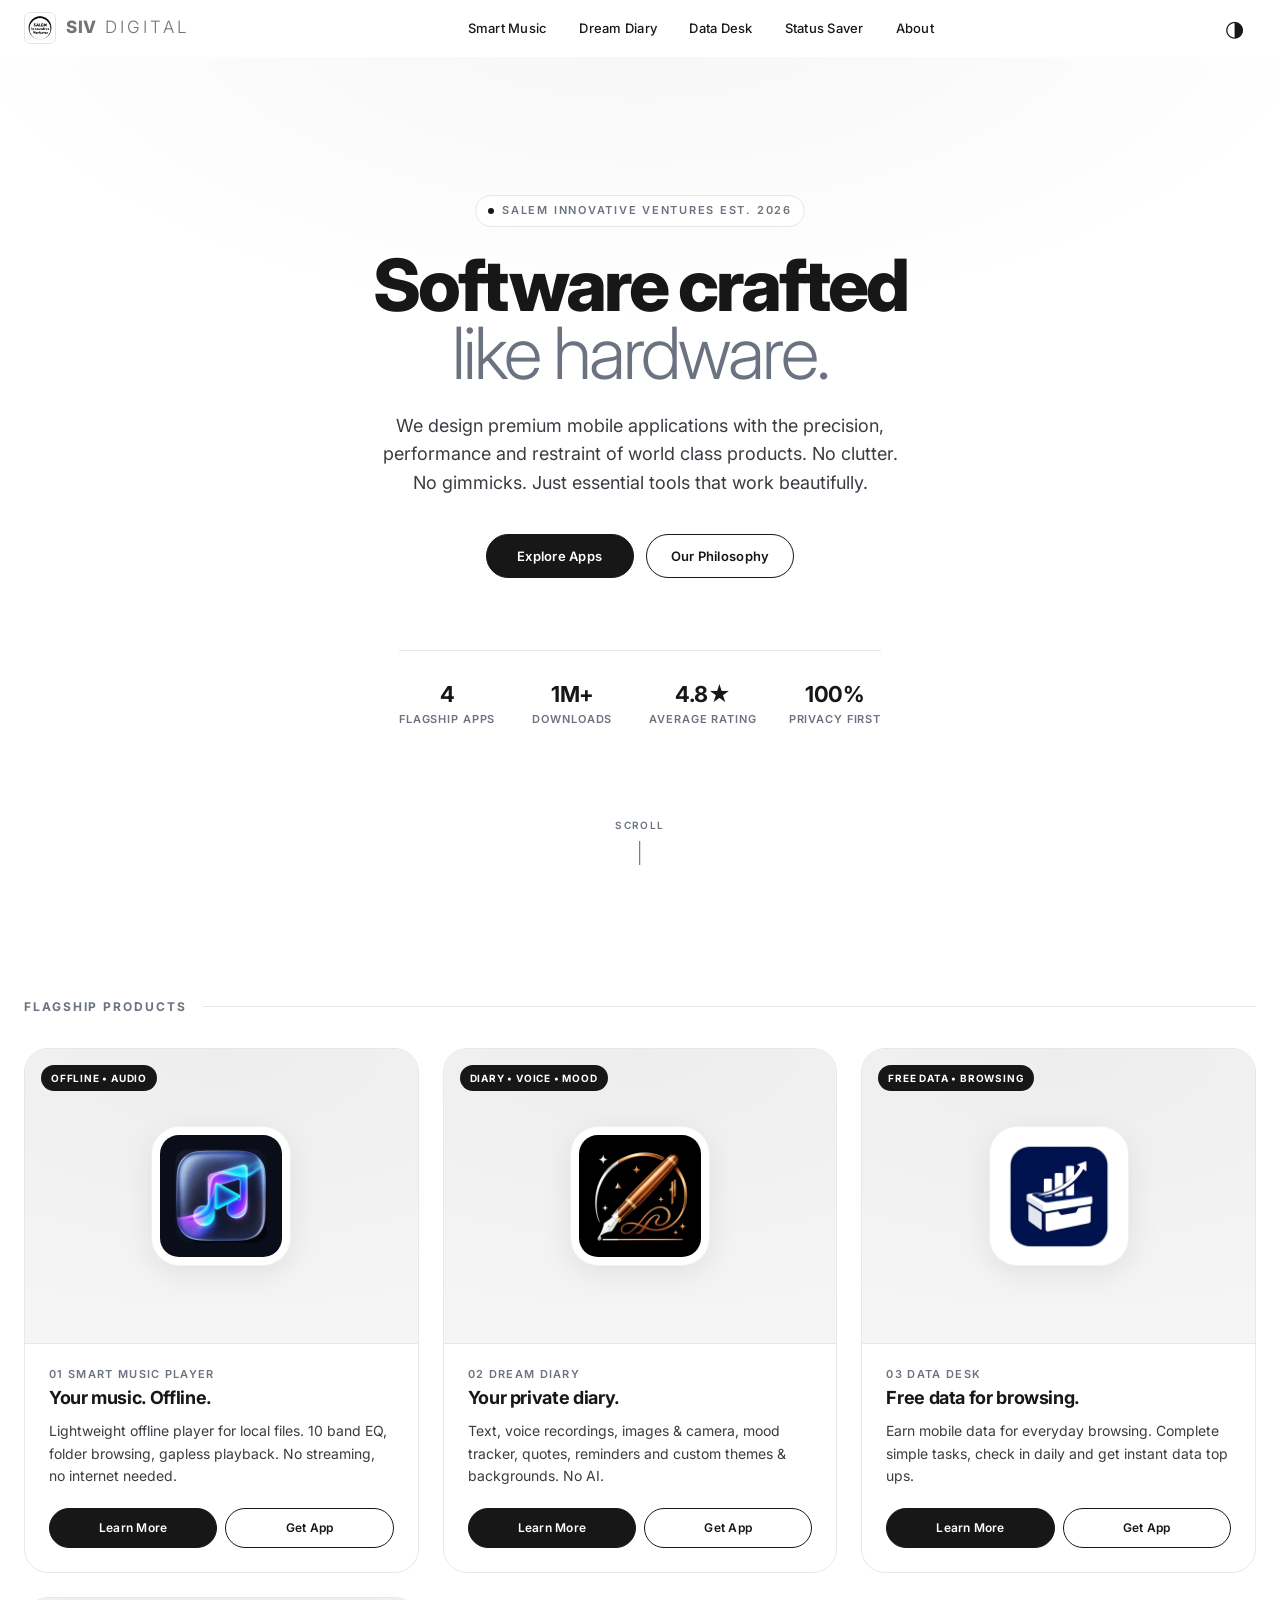
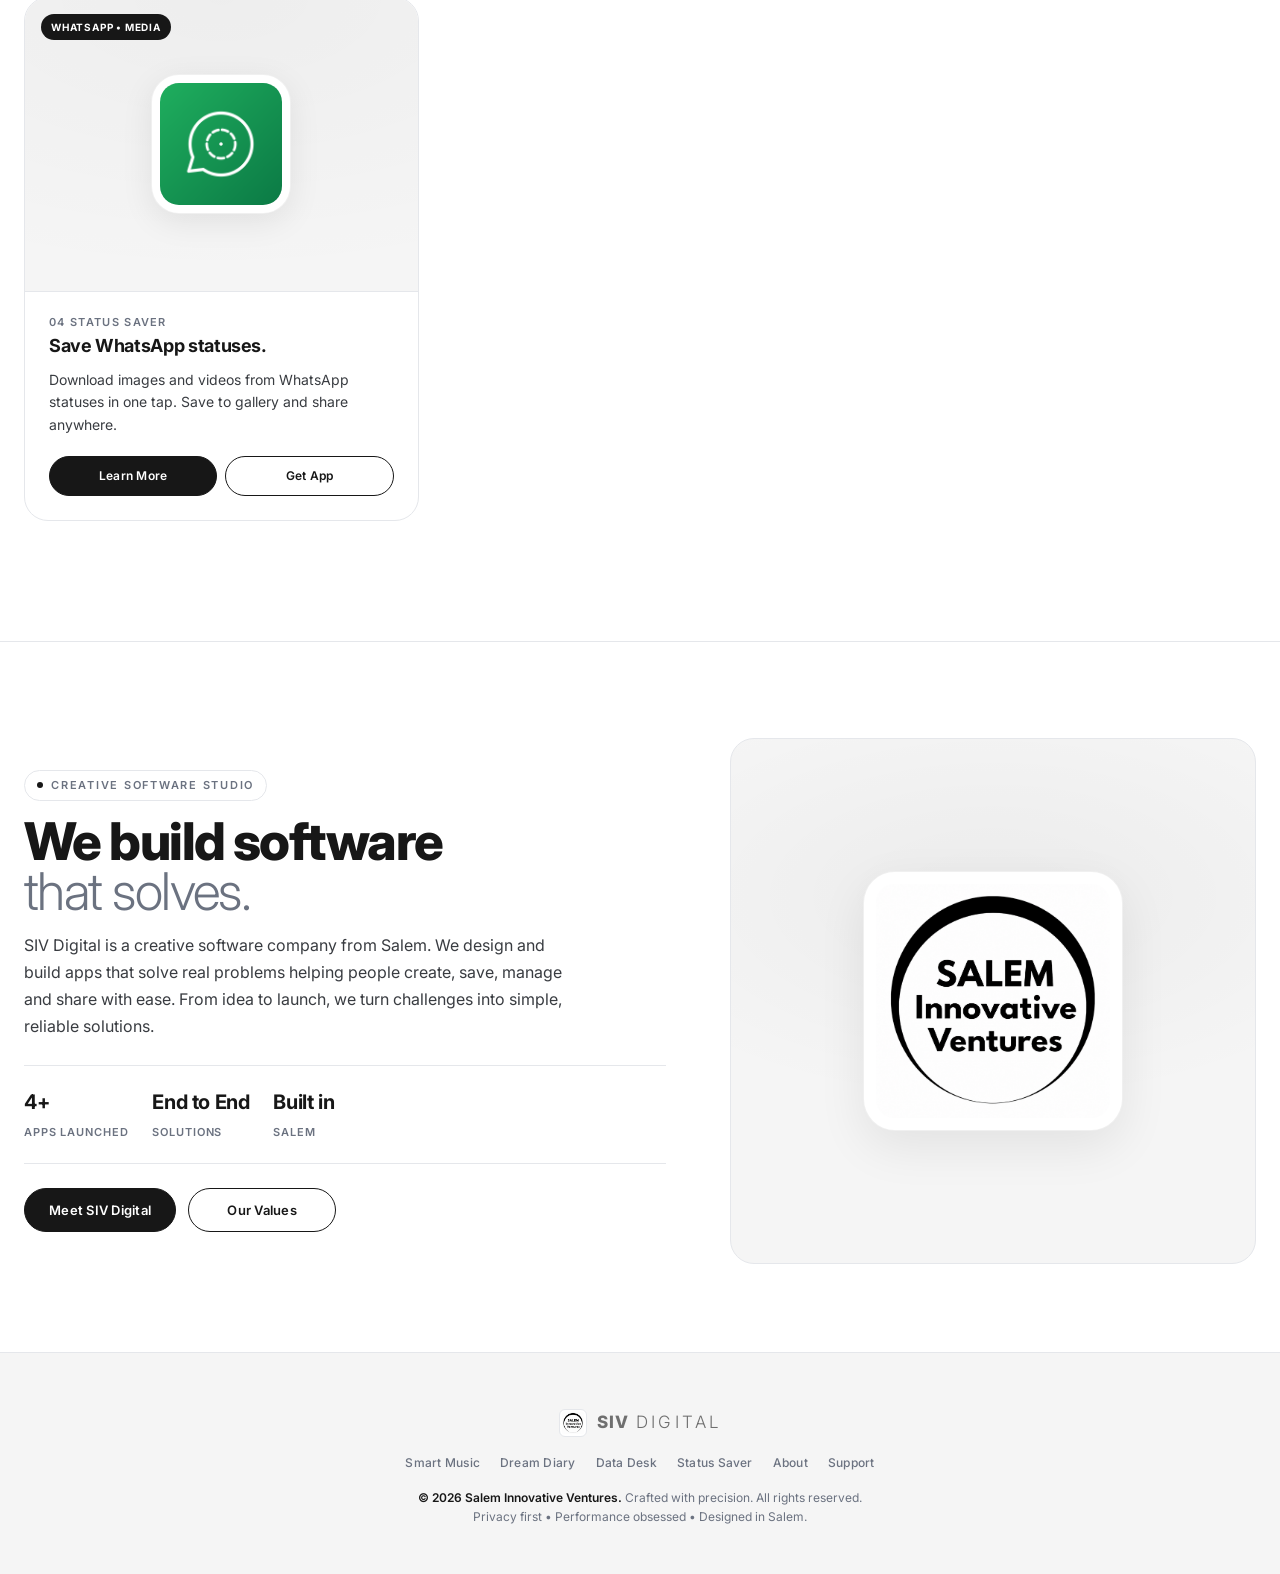
==== commit 569916e5: "feat: enhance HTML metadata for SEO and social sharing across multiple pages; update CSS for improve" ====
--- a/index.html
+++ b/index.html
@@ -5,9 +5,31 @@
   <meta name="viewport" content="width=device-width, initial-scale=1.0">
   <title>SIV Digital Salem Innovative Ventures</title>
   <meta name="description" content="SIV Digital crafts premium mobile applications and digital solutions. Smart Music Player, Dream Diary, Data Desk, Status Saver for WhatsApp.">
+  <meta name="author" content="Salem Innovative Ventures">
+  <meta name="theme-color" content="#000000">
+  <link rel="canonical" href="https://sivdigital.com/">
   <link rel="preconnect" href="https://fonts.googleapis.com">
   <link rel="stylesheet" href="style.css">
   <link rel="icon" href="images/Salem inovative ventures logo.png">
+  <link rel="apple-touch-icon" href="images/Salem inovative ventures logo.png">
+  <!-- Open Graph / Facebook / WhatsApp / LinkedIn -->
+  <meta property="og:type" content="website">
+  <meta property="og:site_name" content="SIV Digital">
+  <meta property="og:locale" content="en_IN">
+  <meta property="og:title" content="SIV Digital Salem Innovative Ventures">
+  <meta property="og:description" content="SIV Digital crafts premium mobile applications and digital solutions. Smart Music Player, Dream Diary, Data Desk, Status Saver for WhatsApp.">
+  <meta property="og:url" content="https://sivdigital.com/">
+  <meta property="og:image" content="https://sivdigital.com/images/Salem%20inovative%20ventures%20logo.png">
+  <meta property="og:image:width" content="1200">
+  <meta property="og:image:height" content="630">
+  <meta property="og:image:alt" content="SIV Digital Salem Innovative Ventures logo">
+  <!-- Twitter / X -->
+  <meta name="twitter:card" content="summary_large_image">
+  <meta name="twitter:site" content="@sivdigital">
+  <meta name="twitter:title" content="SIV Digital Salem Innovative Ventures">
+  <meta name="twitter:description" content="SIV Digital crafts premium mobile applications and digital solutions. Smart Music Player, Dream Diary, Data Desk, Status Saver for WhatsApp.">
+  <meta name="twitter:image" content="https://sivdigital.com/images/Salem%20inovative%20ventures%20logo.png">
+  <meta name="twitter:image:alt" content="SIV Digital logo">
 </head>
 <body>
   <header id="site-header">
--- a/style.css
+++ b/style.css
@@ -108,8 +108,8 @@
   align-items: center;
   gap: 10px;
   font-weight: 700;
-  font-size: 14px;
-  letter-spacing: 0.14em;
+  font-size: 17px;
+  letter-spacing: 0.12em;
   text-transform: uppercase;
   color: var(--text);
   white-space: nowrap;
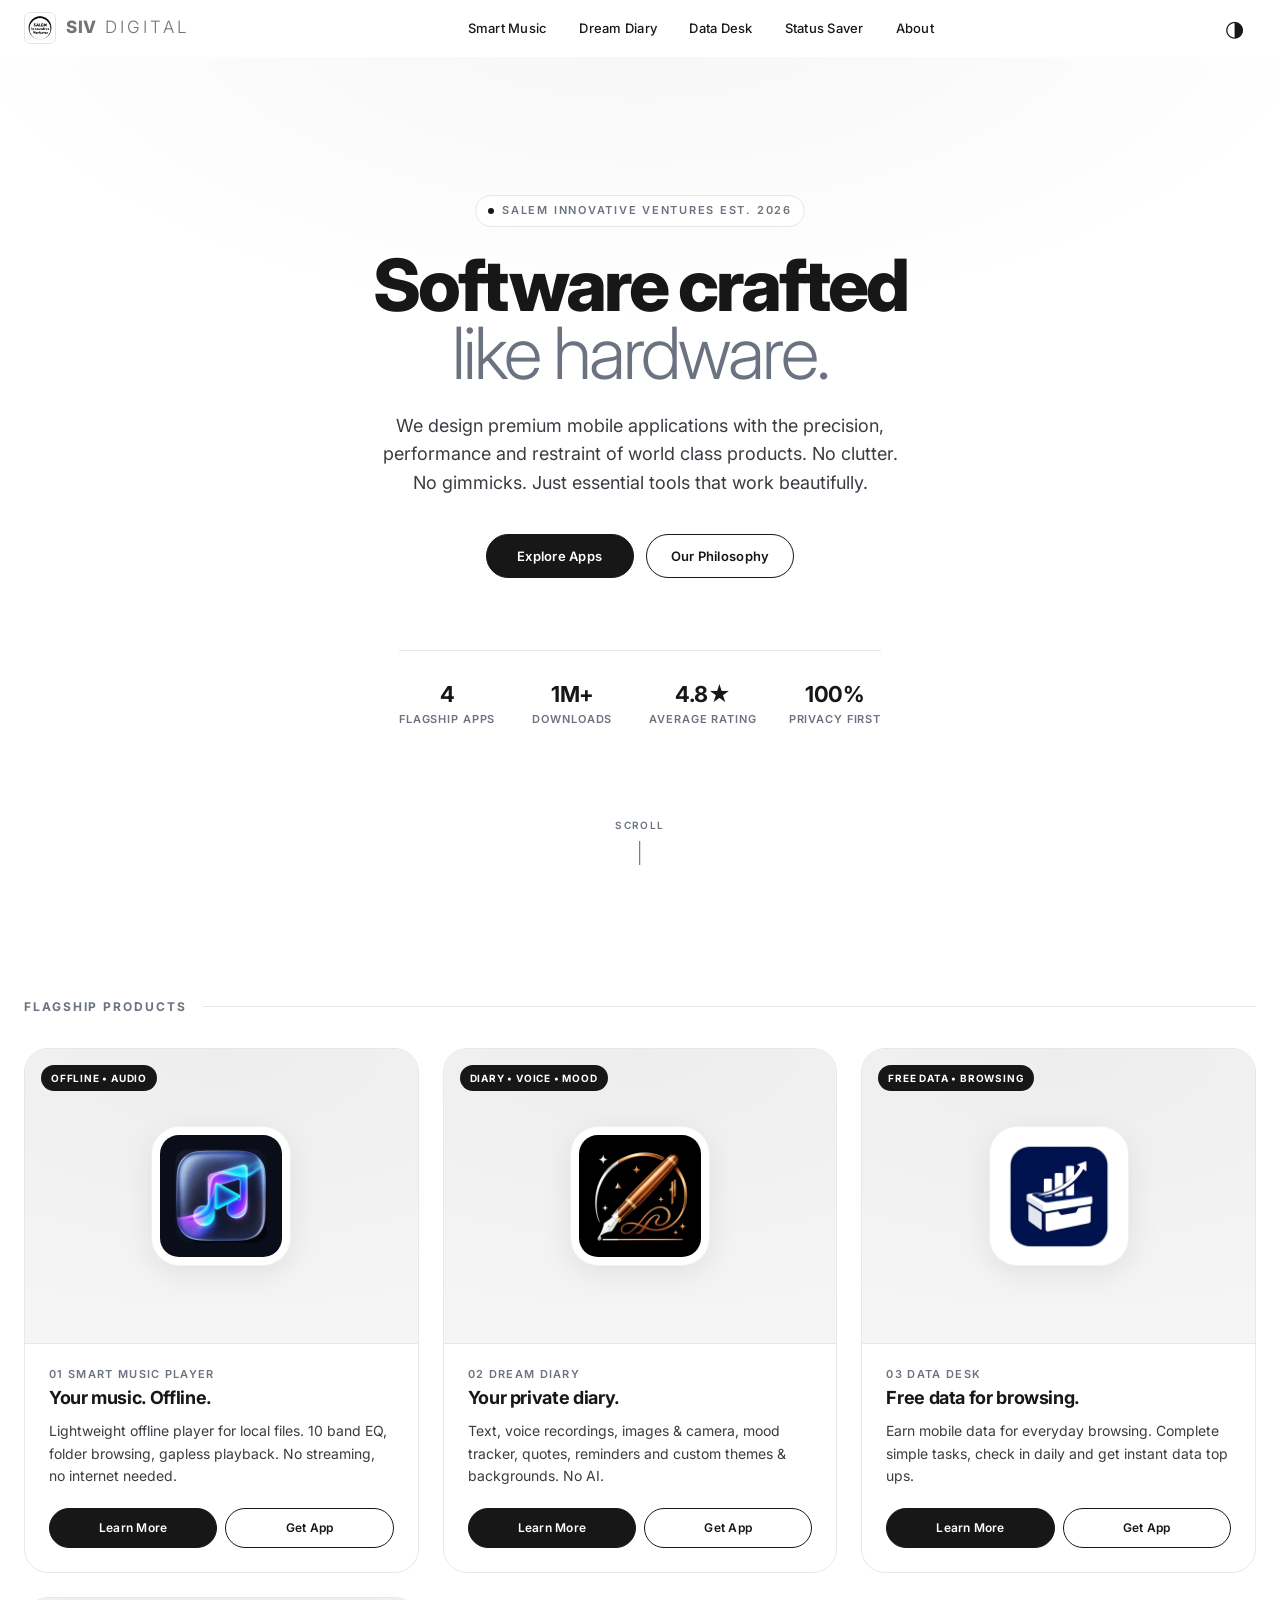
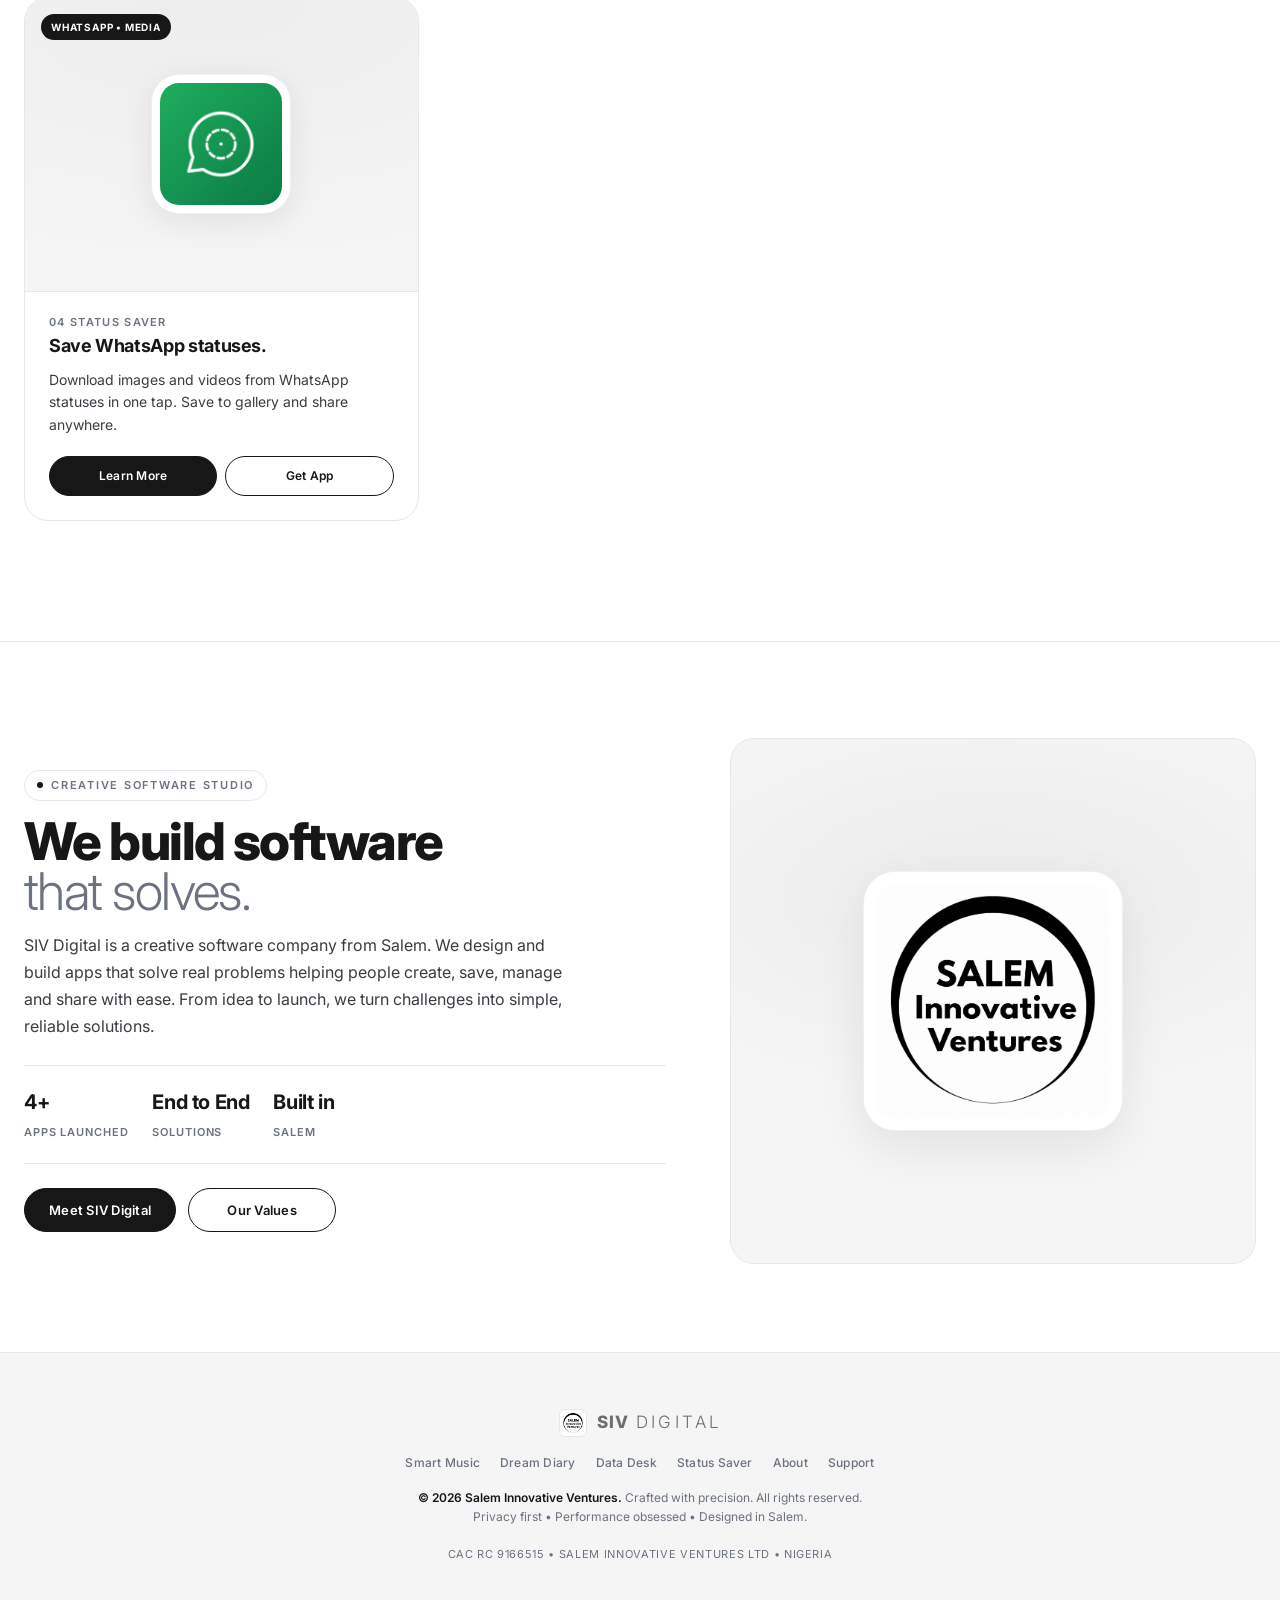
==== commit 7edb6889: "feat: add corporate information and registration details to multiple pages for transparency" ====
--- a/index.html
+++ b/index.html
@@ -194,6 +194,7 @@
         <a href="mailto:support@sivdigital.com">Support</a>
       </div>
       <p><strong>© 2026 Salem Innovative Ventures.</strong> Crafted with precision. All rights reserved.<br>Privacy first • Performance obsessed • Designed in Salem.</p>
+      <p style="font-size:11px; letter-spacing:0.06em; text-transform:uppercase; color:var(--text-tertiary); margin-top:4px;">CAC RC 9166515 • SALEM INNOVATIVE VENTURES LTD • Nigeria</p>
     </div>
   </footer>
 
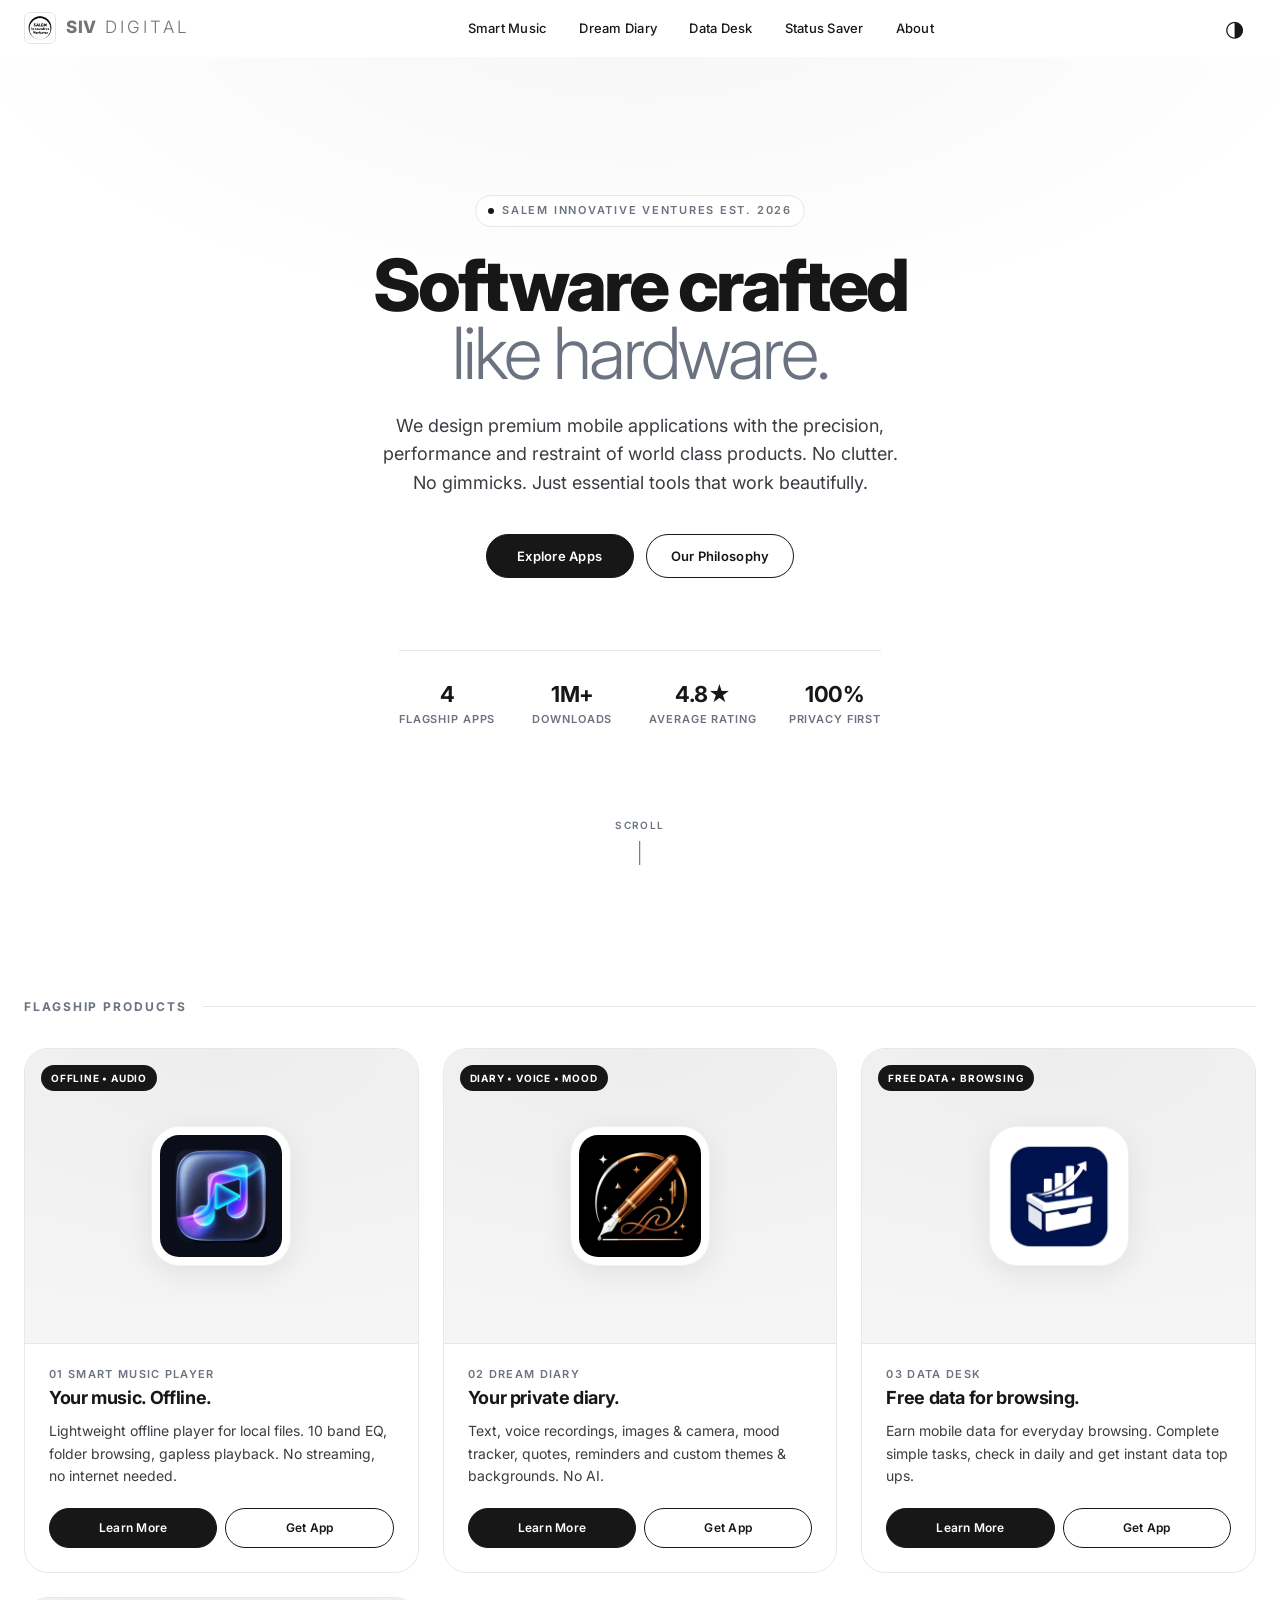
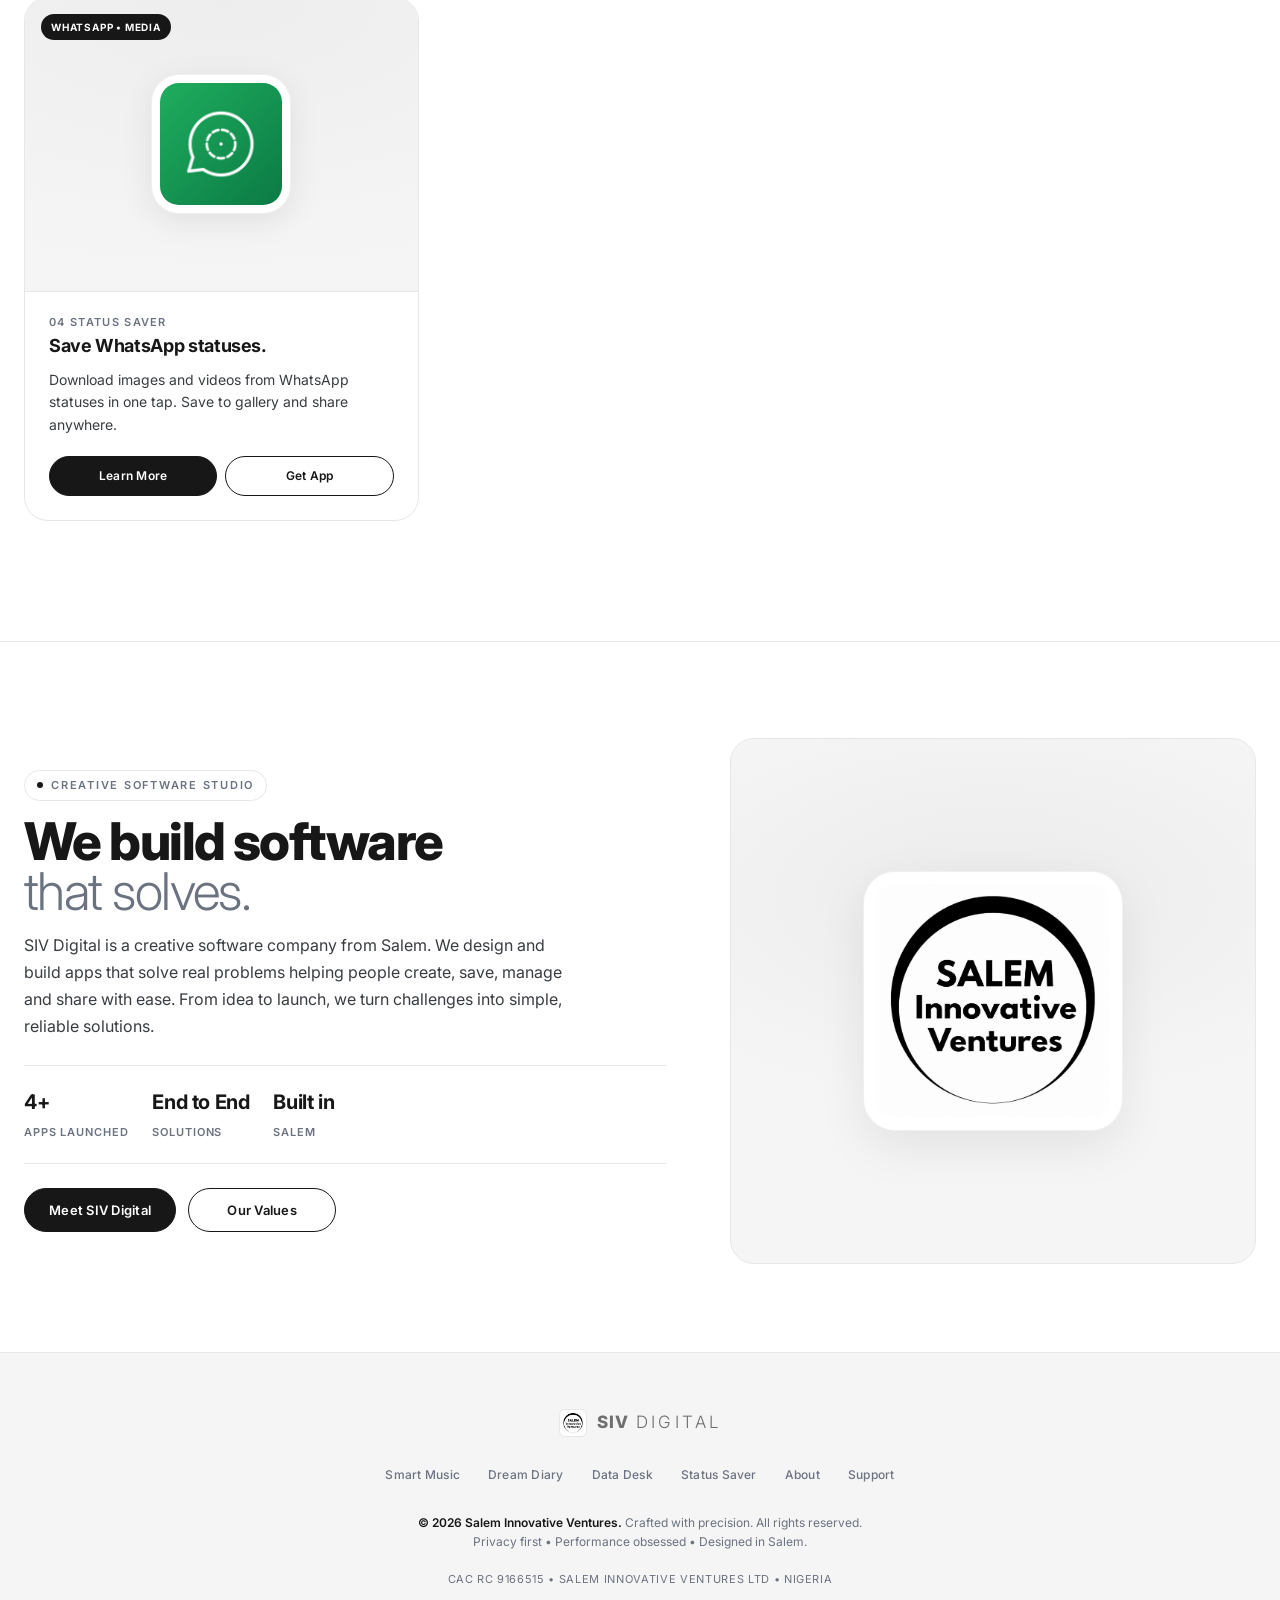
==== commit 00b2905b: "good" ====
--- a/index.html
+++ b/index.html
@@ -59,11 +59,11 @@
   </header>
 
   <div class="mobile-nav" id="mobileNav" aria-hidden="true">
-    <a href="smart-music-player.html">Smart Music Player <small>→</small></a>
-    <a href="dream-diary.html">Dream Diary <small>→</small></a>
-    <a href="data-desk.html">Data Desk <small>→</small></a>
-    <a href="status-saver.html">Status Saver <small>→</small></a>
-    <a href="about.html">About SIV Digital <small>→</small></a>
+    <a href="smart-music-player.html" onclick="closeMenu()">Smart Music Player <small>→</small></a>
+    <a href="dream-diary.html" onclick="closeMenu()">Dream Diary <small>→</small></a>
+    <a href="data-desk.html" onclick="closeMenu()">Data Desk <small>→</small></a>
+    <a href="status-saver.html" onclick="closeMenu()">Status Saver <small>→</small></a>
+    <a href="about.html" onclick="closeMenu()">About SIV Digital <small>→</small></a>
     <div style="display:flex; gap:12px; margin-top:12px;">
       <button class="btn btn-secondary" style="flex:1;" onclick="toggleTheme()">Toggle Theme</button>
       <a href="#apps" class="btn btn-primary" style="flex:1;" onclick="closeMenu()">Explore Apps</a>
--- a/style.css
+++ b/style.css
@@ -61,9 +61,17 @@
   --btn-secondary-border: #ffffff;
 }
 
-/* Reset */
-* { margin:0; padding:0; box-sizing:border-box; }
-html { scroll-behavior:smooth; scroll-padding-top: calc(var(--nav-height) + 20px); -webkit-font-smoothing:antialiased; -moz-osx-font-smoothing:grayscale; }
+/* Reset — mobile-first base */
+* { margin:0; padding:0; box-sizing:border-box; min-width:0; }
+html {
+  scroll-behavior:smooth;
+  scroll-padding-top: calc(var(--nav-height) + 20px);
+  -webkit-font-smoothing:antialiased;
+  -moz-osx-font-smoothing:grayscale;
+  -webkit-text-size-adjust:100%;
+  text-size-adjust:100%;
+  overflow-x:hidden;
+}
 body {
   font-family: 'Inter', system-ui, -apple-system, BlinkMacSystemFont, "Segoe UI", Roboto, Helvetica, Arial, sans-serif;
   background: var(--bg);
@@ -71,9 +79,13 @@
   line-height: 1.6;
   transition: background-color 0.3s ease, color 0.3s ease;
   overflow-x: hidden;
-}
-img { max-width:100%; display:block; }
-a { color: inherit; text-decoration:none; }
+  min-width:320px;
+  max-width:100vw;
+}
+img { max-width:100%; height:auto; display:block; }
+a { color: inherit; text-decoration:none; overflow-wrap:anywhere; }
+a, button { -webkit-tap-highlight-color: transparent; }
+p, li, h1, h2, h3 { overflow-wrap:break-word; word-break:break-word; }
 
 /* Selection */
 ::selection { background: var(--text); color: var(--bg); }
@@ -208,7 +220,7 @@
 .menu-toggle.open span:nth-child(2) { opacity: 0; width: 0; }
 .menu-toggle.open span:nth-child(3) { transform: translateY(-6.5px) rotate(-45deg); }
 
-/* Mobile drawer */
+/* Mobile drawer — fully responsive, scroll-lock, safe-area aware */
 .mobile-nav {
   display: none;
   position: fixed;
@@ -220,6 +232,11 @@
   gap: 8px;
   border-top: 1px solid var(--border);
   overflow-y: auto;
+  -webkit-overflow-scrolling: touch;
+  overscroll-behavior: contain;
+  /* Prevent iOS bounce behind drawer */
+  max-height: calc(100dvh - var(--nav-height));
+  max-height: calc(100vh - var(--nav-height));
 }
 .mobile-nav.open { display: flex; }
 .mobile-nav a {
@@ -764,6 +781,18 @@
 .divider { height:1px; background: var(--border); border:none; margin: 24px 0 0; }
 .sr-only { position:absolute; width:1px; height:1px; padding:0; margin:-1px; overflow:hidden; clip:rect(0,0,0,0); white-space:nowrap; border:0; }
 
+/* ================= PRIVACY — MOBILE SAFE LINKS ================= */
+.privacy-container a { word-break:break-word; overflow-wrap:anywhere; }
+.privacy-container p, .privacy-container li { overflow-wrap:break-word; word-break:break-word; }
+.privacy-container p[style*="display:flex"] { flex-wrap:wrap; gap:12px !important; }
+@media (max-width: 640px) {
+  .privacy-container p[style*="display:flex"] { flex-direction:column; align-items:stretch; }
+  .privacy-container p[style*="display:flex"] .btn { width:100%; }
+}
+
+/* ================= FOOTER — ENSURE TAP TARGETS ================= */
+.footer-links a { padding:6px 4px; min-height:44px; display:inline-flex; align-items:center; }
+
 /* ================= RESPONSIVE ================= */
 @media (max-width: 960px) {
   .app-grid { grid-template-columns: 1fr 1fr; }
@@ -772,25 +801,149 @@
   .product-hero.reverse .product-visual { order:2; }
   .features { grid-template-columns: 1fr 1fr; }
   .values-grid { grid-template-columns:1fr; }
-}
+  .product-visual { aspect-ratio: 16/10; min-height: 320px; }
+}
+
+@media (max-width: 768px) {
+  nav { padding: 0 20px; }
+  .hero { padding: 56px 20px 80px; }
+  .section-label { padding: 72px 20px 24px; }
+  .app-grid { padding: 0 20px 64px; gap: 20px; }
+  .product-hero { padding: 56px 20px 56px; gap:28px; }
+  .features { padding: 32px 20px 48px; }
+  .privacy-container { margin: 24px 20px; }
+  .about-content { padding: 28px 20px 48px; }
+}
+
 @media (max-width: 640px) {
-  nav { padding: 0 16px; }
+  nav { padding: 0 16px; gap:12px; }
   .nav-links, .nav-actions .desktop-only { display:none !important; }
-  .menu-toggle { display:flex; }
-  .hero { min-height: 88vh; padding: 48px 16px 72px; }
-  .hero-actions { flex-direction:column; width:100%; max-width:320px; }
-  .hero-actions .btn { width:100%; min-width:0; }
-  .section-label { padding: 64px 16px 24px; }
-  .app-grid { grid-template-columns:1fr; padding:0 16px 64px; gap:20px; }
-  .product-hero { padding:48px 16px 48px; }
-  .features { grid-template-columns:1fr; padding:24px 16px 40px; }
-  .about-content { padding:24px 16px 40px; }
-  .about-section { padding:20px; }
-  .privacy-container { margin:16px; padding:20px; border-radius:12px; }
-  .download-section { padding:40px 16px; }
-  .product-visual img { width:200px; height:200px; }
-  .app-visual img { width:120px; height:120px; }
-}
+  .menu-toggle { display:flex; width:44px; height:44px; }
+  .logo { font-size:15px; letter-spacing:0.10em; gap:8px; }
+  .logo img { width:30px; height:30px; }
+  .hero { min-height: auto; min-height: 88dvh; padding: 48px 16px 88px; }
+  .hero h1 { font-size: clamp(32px, 9vw, 44px); }
+  .hero p { font-size:15px; padding:0 4px; }
+  .hero-actions { flex-direction:column; width:100%; max-width:340px; gap:10px; }
+  .hero-actions .btn { width:100%; min-width:0; min-height:48px; }
+  .hero-meta { gap:16px 20px; margin-top:32px; padding-top:24px; display:grid; grid-template-columns: repeat(2, 1fr); width:100%; max-width:340px; }
+  .hero-meta div { min-width:0; }
+  .hero-meta strong { font-size:20px; }
+  .section-label { padding: 56px 16px 20px; }
+  .app-grid { grid-template-columns:1fr; padding:0 16px 48px; gap:16px; }
+  .app-card { border-radius:20px; }
+  .app-visual { aspect-ratio: 16/10; padding:24px 16px; }
+  .app-visual img { width:120px; height:120px; border-radius:24px; }
+  .app-card-body { padding:20px; }
+  .card-actions { gap:10px; }
+  .card-actions .btn { min-height:44px; font-size:13px; }
+  .product-hero { padding:40px 16px 40px; gap:24px; min-height:auto; }
+  .product-copy h1 { font-size: clamp(28px, 8vw, 36px); }
+  .product-copy > p { font-size:15px; max-width:none; }
+  .product-stats { gap:16px; padding:16px 0; }
+  .product-stats div { flex:1 1 auto; min-width:90px; text-align:center; }
+  .product-visual { aspect-ratio: auto; min-height: 260px; padding:32px 20px; border-radius:20px; }
+  .product-visual img { width:200px; height:200px; border-radius:28px; }
+  .features { grid-template-columns:1fr; padding:24px 16px 32px; gap:12px; }
+  .feature-card { padding:20px; border-radius:14px; }
+  .about-hero { padding:48px 16px 32px; }
+  .about-hero h1 { font-size: clamp(28px, 8vw, 36px); }
+  .about-hero p { font-size:15px; }
+  .about-content { padding:20px 16px 40px; gap:12px; }
+  .about-section { padding:20px; border-radius:14px; }
+  .about-section h2 { font-size:17px; }
+  .values-grid { grid-template-columns:1fr; }
+  .privacy-container { margin:12px; padding:20px 16px; border-radius:12px; max-width:none; width:auto; }
+  .privacy-container h1 { font-size:22px; line-height:1.2; }
+  .privacy-container h2 { font-size:16px; margin-top:24px; }
+  .privacy-container p, .privacy-container li { font-size:14px; }
+  .download-section { padding:48px 16px 40px; }
+  .download-section h2 { font-size: clamp(22px, 7vw, 28px); }
+  .download-actions { flex-direction:column; align-items:stretch; max-width:340px; margin-left:auto; margin-right:auto; gap:10px; }
+  .download-actions .btn { width:100%; min-height:48px; }
+  footer { padding:40px 16px 32px; }
+  .footer-links { gap:8px 16px; font-size:12px; }
+  .footer-inner p { font-size:11px; padding:0 8px; }
+  .scroll-hint { display:none; }
+  .divider { margin:0; }
+}
+
+/* Extra small — 480px and below */
+@media (max-width: 480px) {
+  nav { padding:0 12px; }
+  .logo { font-size:14px; letter-spacing:0.08em; }
+  .logo span { letter-spacing:0.14em; }
+  .hero { padding:32px 12px 72px; }
+  .hero-content { gap:18px; }
+  .eyebrow { font-size:10px; padding:5px 10px; }
+  .hero-meta { grid-template-columns: 1fr 1fr; gap:12px; max-width:300px; }
+  .hero-meta strong { font-size:19px; }
+  .section-label { padding:40px 12px 16px; }
+  .app-grid { padding:0 12px 32px; }
+  .product-hero { padding:32px 12px 32px; }
+  .features { padding:20px 12px 28px; }
+  .about-content { padding:16px 12px 32px; }
+  .privacy-container { margin:10px; padding:16px 14px; border-radius:10px; }
+  .privacy-container h1 { font-size:20px; }
+  .privacy-container ul, .privacy-container ol { padding-left:16px; }
+  .product-visual { min-height:220px; padding:24px 16px; }
+  .product-visual img { width:180px; height:180px; }
+  .app-card-body h3 { font-size:17px; }
+  .btn { min-width:0; height:44px; padding:0 18px; font-size:13px; }
+  .download-section { padding:36px 12px 32px; }
+}
+
+/* Product hero CTA stacking on mobile — override inline flex styles */
+@media (max-width: 640px) {
+  .product-copy > div[style*="display:flex"] {
+    flex-direction: column;
+    align-items: stretch;
+    width: 100%;
+  }
+  .product-copy > div[style*="display:flex"] .btn {
+    width: 100%;
+    min-height: 48px;
+    justify-content: center;
+  }
+  /* General inline flex groups (e.g., about section buttons) */
+  .about-section div[style*="display:flex"] {
+    flex-direction: column;
+  }
+  .about-section div[style*="display:flex"] .btn {
+    width: 100%;
+  }
+}
+
+/* Ultra small — 380px and below (iPhone SE, Galaxy small) */
+@media (max-width: 380px) {
+  .hero h1 { font-size: clamp(28px, 8.5vw, 36px); line-height:1.05; }
+  .hero p { font-size:14px; }
+  .card-actions { flex-direction:column; }
+  .card-actions .btn { width:100%; }
+  .product-stats { flex-direction:row; gap:12px; }
+  .product-stats div strong { font-size:18px; }
+  .product-stats div span { font-size:10px; }
+  .privacy-container { margin:8px; padding:14px 12px; }
+  .about-hero img { width:72px !important; height:72px !important; }
+  .footer-links { gap:6px 12px; justify-content:center; }
+  .footer-links a { font-size:11px; }
+  .mobile-nav div[style*="display:flex"] { gap:8px !important; }
+  .mobile-nav div[style*="display:flex"] .btn { font-size:12px; padding:0 12px; }
+}
+
+/* Touch / hover refinement — disable hover lift on touch devices */
+@media (hover: none) {
+  .app-card:hover { transform:none; box-shadow:none; border-color:var(--card-border); }
+  .feature-card:hover { transform:none; }
+  .btn-primary:hover, .btn-secondary:hover { transform:none; }
+}
+
+/* Ensure mobile nav covers safe area */
+@supports (padding: max(0px)) {
+  .mobile-nav { padding-bottom: max(24px, env(safe-area-inset-bottom)); padding-left: max(16px, env(safe-area-inset-left)); padding-right: max(16px, env(safe-area-inset-right)); }
+  header { padding-left: env(safe-area-inset-left); padding-right: env(safe-area-inset-right); }
+}
+
 @media (min-width: 641px) {
   .mobile-nav { display:none !important; }
 }
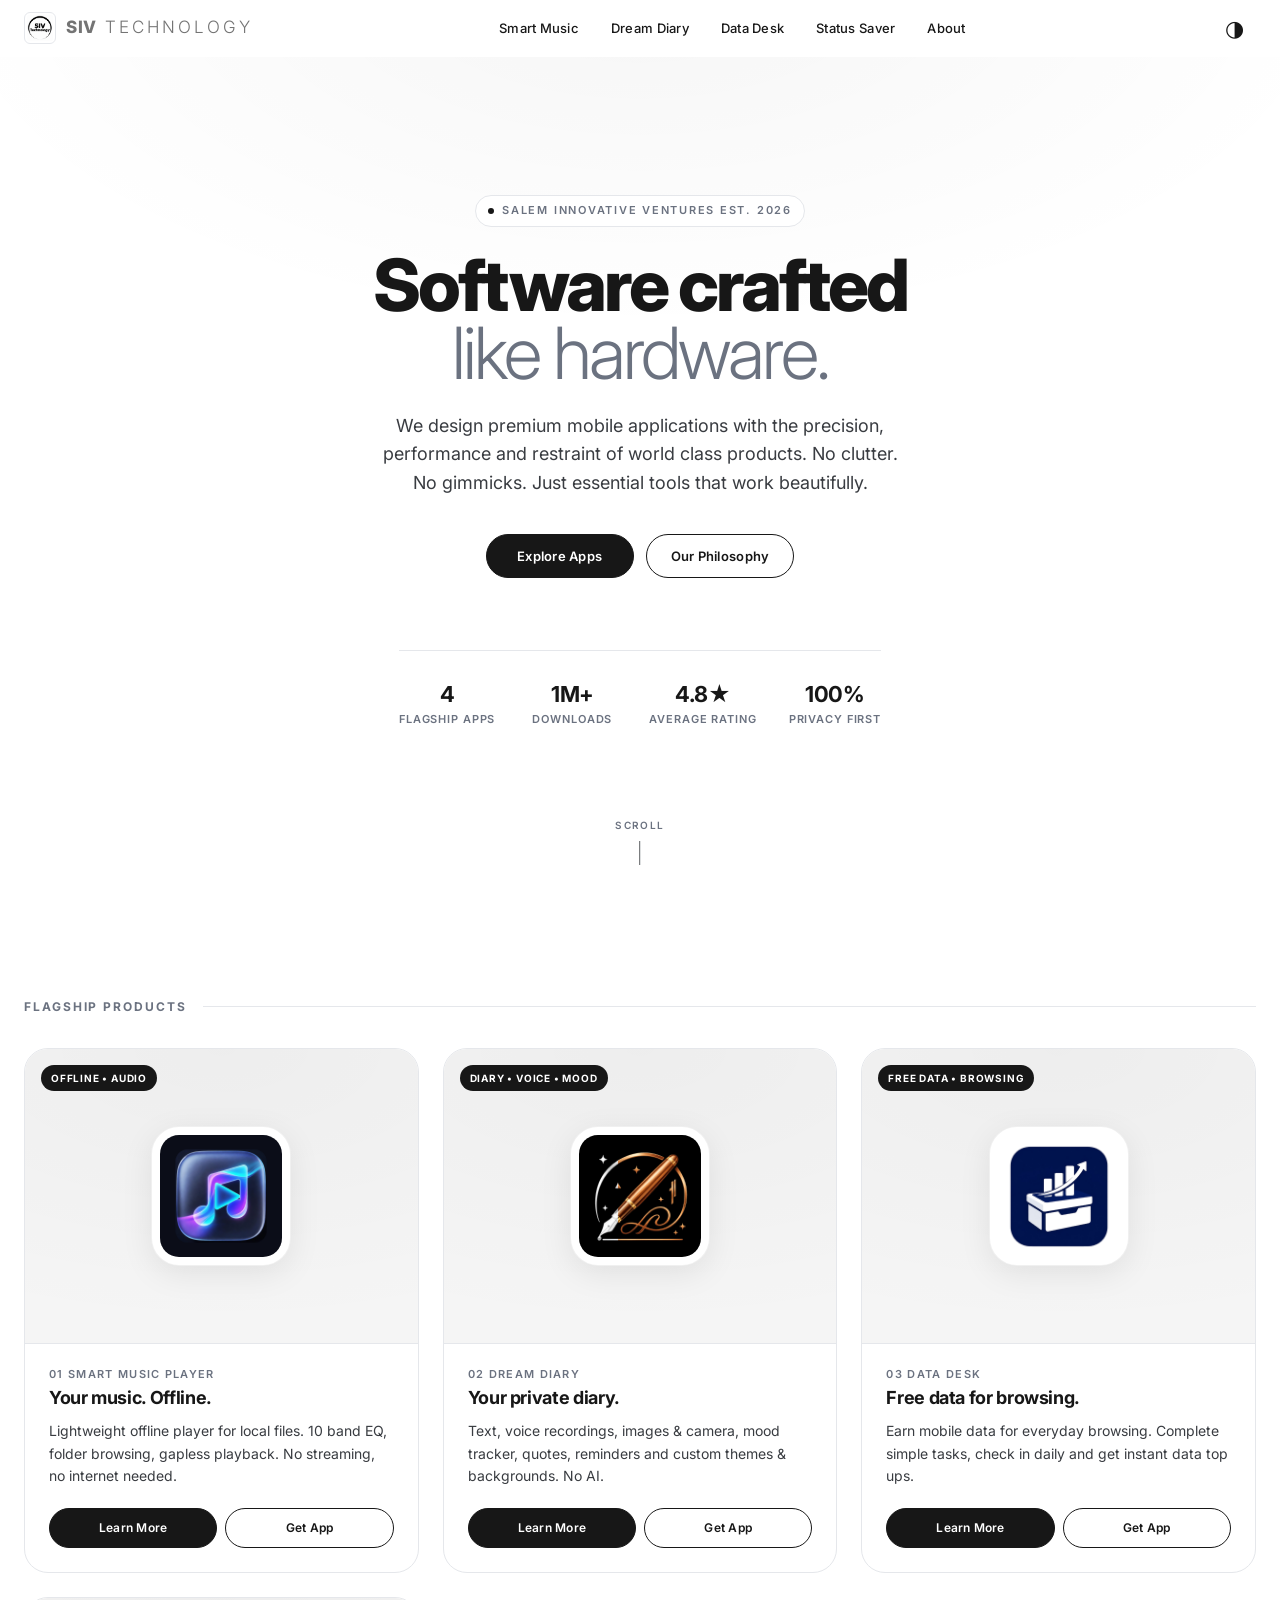
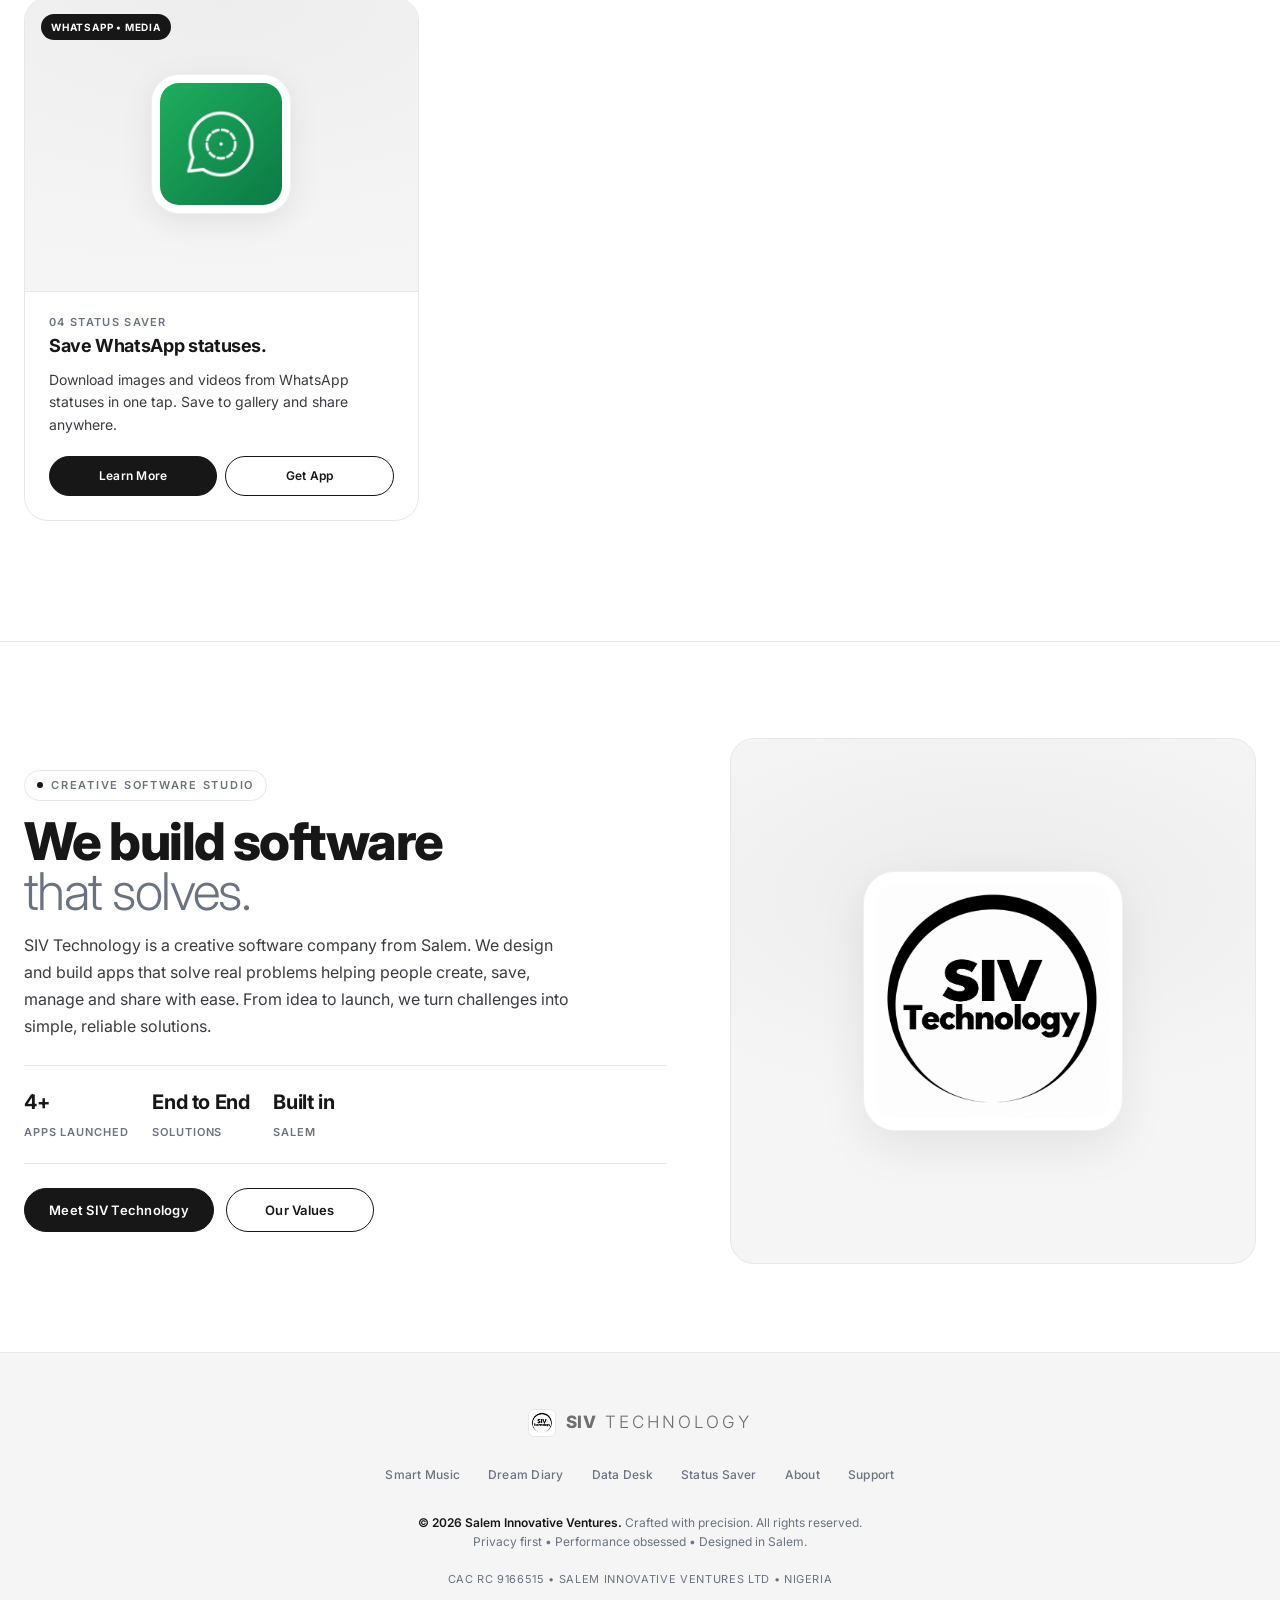
==== commit b8006ef2: "Refactor code structure for improved readability and maintainability" ====
--- a/index.html
+++ b/index.html
@@ -1,247 +1,342 @@
-<!DOCTYPE html>
+<!doctype html>
 <html lang="en" data-theme="light">
-<head>
-  <meta charset="UTF-8">
-  <meta name="viewport" content="width=device-width, initial-scale=1.0">
-  <title>SIV Digital Salem Innovative Ventures</title>
-  <meta name="description" content="SIV Digital crafts premium mobile applications and digital solutions. Smart Music Player, Dream Diary, Data Desk, Status Saver for WhatsApp.">
-  <meta name="author" content="Salem Innovative Ventures">
-  <meta name="theme-color" content="#000000">
-  <link rel="canonical" href="https://sivdigital.com/">
-  <link rel="preconnect" href="https://fonts.googleapis.com">
-  <link rel="stylesheet" href="style.css">
-  <link rel="icon" href="images/Salem inovative ventures logo.png">
-  <link rel="apple-touch-icon" href="images/Salem inovative ventures logo.png">
-  <!-- Open Graph / Facebook / WhatsApp / LinkedIn -->
-  <meta property="og:type" content="website">
-  <meta property="og:site_name" content="SIV Digital">
-  <meta property="og:locale" content="en_IN">
-  <meta property="og:title" content="SIV Digital Salem Innovative Ventures">
-  <meta property="og:description" content="SIV Digital crafts premium mobile applications and digital solutions. Smart Music Player, Dream Diary, Data Desk, Status Saver for WhatsApp.">
-  <meta property="og:url" content="https://sivdigital.com/">
-  <meta property="og:image" content="https://sivdigital.com/images/Salem%20inovative%20ventures%20logo.png">
-  <meta property="og:image:width" content="1200">
-  <meta property="og:image:height" content="630">
-  <meta property="og:image:alt" content="SIV Digital Salem Innovative Ventures logo">
-  <!-- Twitter / X -->
-  <meta name="twitter:card" content="summary_large_image">
-  <meta name="twitter:site" content="@sivdigital">
-  <meta name="twitter:title" content="SIV Digital Salem Innovative Ventures">
-  <meta name="twitter:description" content="SIV Digital crafts premium mobile applications and digital solutions. Smart Music Player, Dream Diary, Data Desk, Status Saver for WhatsApp.">
-  <meta name="twitter:image" content="https://sivdigital.com/images/Salem%20inovative%20ventures%20logo.png">
-  <meta name="twitter:image:alt" content="SIV Digital logo">
-</head>
-<body>
-  <header id="site-header">
-    <nav aria-label="Primary">
-      <a href="index.html" class="logo" aria-label="SIV Digital home">
-        <img src="images/Salem inovative ventures logo.png" alt="Salem Innovative Ventures logo">
-        <span><strong>SIV</strong> DIGITAL</span>
-      </a>
-
-      <ul class="nav-links" role="list">
-        <li><a href="smart-music-player.html">Smart Music</a></li>
-        <li><a href="dream-diary.html">Dream Diary</a></li>
-        <li><a href="data-desk.html">Data Desk</a></li>
-        <li><a href="status-saver.html">Status Saver</a></li>
-        <li><a href="about.html">About</a></li>
-      </ul>
-
-      <div class="nav-actions">
-        <button class="icon-btn desktop-only" id="themeBtn" aria-label="Toggle theme" onclick="toggleTheme()">
-          <span id="themeIcon">◑</span>
+  <head>
+    <meta charset="UTF-8" />
+    <meta name="viewport" content="width=device-width, initial-scale=1.0" />
+    <title>SIV Technology Salem Innovative Ventures</title>
+    <meta
+      name="description"
+      content="SIV Technology crafts premium mobile applications and Technology solutions. Smart Music Player, Dream Diary, Data Desk, Status Saver for WhatsApp."
+    />
+    <meta name="author" content="Salem Innovative Ventures" />
+    <meta name="theme-color" content="#000000" />
+    <link rel="canonical" href="https://sivTechnology.com/" />
+    <link rel="preconnect" href="https://fonts.googleapis.com" />
+    <link rel="stylesheet" href="style.css" />
+    <link rel="icon" href="images/Salem inovative ventures logo.png" />
+    <link rel="apple-touch-icon" href="images/Salem inovative ventures logo.png" />
+    <!-- Open Graph / Facebook / WhatsApp / LinkedIn -->
+    <meta property="og:type" content="website" />
+    <meta property="og:site_name" content="SIV Technology" />
+    <meta property="og:locale" content="en_IN" />
+    <meta property="og:title" content="SIV Technology Salem Innovative Ventures" />
+    <meta
+      property="og:description"
+      content="SIV Technology crafts premium mobile applications and Technology solutions. Smart Music Player, Dream Diary, Data Desk, Status Saver for WhatsApp."
+    />
+    <meta property="og:url" content="https://sivTechnology.com/" />
+    <meta
+      property="og:image"
+      content="https://sivTechnology.com/images/Salem%20inovative%20ventures%20logo.png"
+    />
+    <meta property="og:image:width" content="1200" />
+    <meta property="og:image:height" content="630" />
+    <meta property="og:image:alt" content="SIV Technology Salem Innovative Ventures logo" />
+    <!-- Twitter / X -->
+    <meta name="twitter:card" content="summary_large_image" />
+    <meta name="twitter:site" content="@sivTechnology" />
+    <meta name="twitter:title" content="SIV Technology Salem Innovative Ventures" />
+    <meta
+      name="twitter:description"
+      content="SIV Technology crafts premium mobile applications and Technology solutions. Smart Music Player, Dream Diary, Data Desk, Status Saver for WhatsApp."
+    />
+    <meta
+      name="twitter:image"
+      content="https://sivTechnology.com/images/Salem%20inovative%20ventures%20logo.png"
+    />
+    <meta name="twitter:image:alt" content="SIV Technology logo" />
+  </head>
+  <body>
+    <header id="site-header">
+      <nav aria-label="Primary">
+        <a href="index.html" class="logo" aria-label="SIV Technology home">
+          <img
+            src="images/Salem inovative ventures logo.png"
+            alt="Salem Innovative Ventures logo"
+          />
+          <span><strong>SIV</strong> Technology</span>
+        </a>
+
+        <ul class="nav-links" role="list">
+          <li><a href="smart-music-player.html">Smart Music</a></li>
+          <li><a href="dream-diary.html">Dream Diary</a></li>
+          <li><a href="data-desk.html">Data Desk</a></li>
+          <li><a href="status-saver.html">Status Saver</a></li>
+          <li><a href="about.html">About</a></li>
+        </ul>
+
+        <div class="nav-actions">
+          <button
+            class="icon-btn desktop-only"
+            id="themeBtn"
+            aria-label="Toggle theme"
+            onclick="toggleTheme()"
+          >
+            <span id="themeIcon">◑</span>
+          </button>
+          <button
+            class="menu-toggle"
+            id="menuToggle"
+            aria-label="Open menu"
+            aria-expanded="false"
+            onclick="toggleMenu()"
+          >
+            <span></span><span></span><span></span>
+          </button>
+        </div>
+      </nav>
+    </header>
+
+    <div class="mobile-nav" id="mobileNav" aria-hidden="true">
+      <a href="smart-music-player.html" onclick="closeMenu()"
+        >Smart Music Player <small>→</small></a
+      >
+      <a href="dream-diary.html" onclick="closeMenu()">Dream Diary <small>→</small></a>
+      <a href="data-desk.html" onclick="closeMenu()">Data Desk <small>→</small></a>
+      <a href="status-saver.html" onclick="closeMenu()">Status Saver <small>→</small></a>
+      <a href="about.html" onclick="closeMenu()">About SIV Technology <small>→</small></a>
+      <div style="display: flex; gap: 12px; margin-top: 12px">
+        <button class="btn btn-secondary" style="flex: 1" onclick="toggleTheme()">
+          Toggle Theme
         </button>
-        <button class="menu-toggle" id="menuToggle" aria-label="Open menu" aria-expanded="false" onclick="toggleMenu()">
-          <span></span><span></span><span></span>
-        </button>
-      </div>
-    </nav>
-  </header>
-
-  <div class="mobile-nav" id="mobileNav" aria-hidden="true">
-    <a href="smart-music-player.html" onclick="closeMenu()">Smart Music Player <small>→</small></a>
-    <a href="dream-diary.html" onclick="closeMenu()">Dream Diary <small>→</small></a>
-    <a href="data-desk.html" onclick="closeMenu()">Data Desk <small>→</small></a>
-    <a href="status-saver.html" onclick="closeMenu()">Status Saver <small>→</small></a>
-    <a href="about.html" onclick="closeMenu()">About SIV Digital <small>→</small></a>
-    <div style="display:flex; gap:12px; margin-top:12px;">
-      <button class="btn btn-secondary" style="flex:1;" onclick="toggleTheme()">Toggle Theme</button>
-      <a href="#apps" class="btn btn-primary" style="flex:1;" onclick="closeMenu()">Explore Apps</a>
+        <a href="#apps" class="btn btn-primary" style="flex: 1" onclick="closeMenu()"
+          >Explore Apps</a
+        >
+      </div>
     </div>
-  </div>
-
-  <section class="hero">
-    <div class="hero-content">
-      <div class="eyebrow">Salem Innovative Ventures Est. 2026</div>
-      <h1>Software crafted<br><em>like hardware.</em></h1>
-      <p>We design premium mobile applications with the precision, performance and restraint of world class products. No clutter. No gimmicks. Just essential tools that work beautifully.</p>
-      <div class="hero-actions">
-        <a href="#apps" class="btn btn-primary">Explore Apps</a>
-        <a href="about.html" class="btn btn-secondary">Our Philosophy</a>
-      </div>
-      <div class="hero-meta" aria-label="Company stats">
-        <div><strong>4</strong><span>Flagship Apps</span></div>
-        <div><strong>1M+</strong><span>Downloads</span></div>
-        <div><strong>4.8★</strong><span>Average Rating</span></div>
-        <div><strong>100%</strong><span>Privacy First</span></div>
-      </div>
-    </div>
-    <div class="scroll-hint" aria-hidden="true"><span>Scroll</span><i></i></div>
-  </section>
-
-  <div class="section-label" id="apps"><h2>Flagship Products</h2></div>
-
-  <section class="app-grid" aria-label="Apps">
-    <!-- Smart Music Player -->
-    <article class="app-card">
-      <div class="badge">Offline • Audio</div>
-      <div class="app-visual">
-        <img src="images/smart music player logo.png" alt="Smart Music Player logo" loading="lazy">
-      </div>
-      <div class="app-card-body">
-        <h3><span>01 Smart Music Player</span>Your music. Offline.</h3>
-        <p>Lightweight offline player for local files. 10 band EQ, folder browsing, gapless playback. No streaming, no internet needed.</p>
-        <div class="card-actions">
-          <a href="smart-music-player.html" class="btn btn-primary">Learn More</a>
-          <a href="https://play.google.com/store/apps/details?id=com.smartmusicplayer.app" target="_blank" rel="noopener" class="btn btn-secondary">Get App</a>
-        </div>
-      </div>
-    </article>
-
-    <!-- Dream Diary -->
-    <article class="app-card">
-      <div class="badge">Diary • Voice • Mood</div>
-      <div class="app-visual">
-        <img src="images/Dream diary logo.png" alt="Dream Diary logo" loading="lazy">
-      </div>
-      <div class="app-card-body">
-        <h3><span>02 Dream Diary</span>Your private diary.</h3>
-        <p>Text, voice recordings, images & camera, mood tracker, quotes, reminders and custom themes & backgrounds. No AI.</p>
-        <div class="card-actions">
-          <a href="dream-diary.html" class="btn btn-primary">Learn More</a>
-          <a href="https://play.google.com/store/apps/details?id=com.dreamdiary.app" target="_blank" rel="noopener" class="btn btn-secondary">Get App</a>
-        </div>
-      </div>
-    </article>
-
-    <!-- Data Desk -->
-    <article class="app-card">
-      <div class="badge">Free Data • Browsing</div>
-      <div class="app-visual">
-        <img src="images/Data Desk logo.png" alt="Data Desk logo" loading="lazy">
-      </div>
-      <div class="app-card-body">
-        <h3><span>03 Data Desk</span>Free data for browsing.</h3>
-        <p>Earn mobile data for everyday browsing. Complete simple tasks, check in daily and get instant data top ups.</p>
-        <div class="card-actions">
-          <a href="data-desk.html" class="btn btn-primary">Learn More</a>
-          <a href="data-desk.html#download" class="btn btn-secondary">Get App</a>
-        </div>
-      </div>
-    </article>
-
-    <!-- Status Saver -->
-    <article class="app-card">
-      <div class="badge">WhatsApp • Media</div>
-      <div class="app-visual">
-        <img src="images/Status Saver.png" alt="Status Saver logo" loading="lazy">
-      </div>
-      <div class="app-card-body">
-        <h3><span>04 Status Saver</span>Save WhatsApp statuses.</h3>
-        <p>Download images and videos from WhatsApp statuses in one tap. Save to gallery and share anywhere.</p>
-        <div class="card-actions">
-          <a href="status-saver.html" class="btn btn-primary">Learn More</a>
-          <a href="status-saver.html#download" class="btn btn-secondary">Get App</a>
-        </div>
-      </div>
-    </article>
-  </section>
-
-  <!-- About SIV Creative software studio -->
-  <hr class="divider">
-  <section class="product-hero">
-    <div class="product-copy">
-      <div class="eyebrow">Creative Software Studio</div>
-      <h1>We build software<br><span>that solves.</span></h1>
-      <p>SIV Digital is a creative software company from Salem. We design and build apps that solve real problems helping people create, save, manage and share with ease. From idea to launch, we turn challenges into simple, reliable solutions.</p>
-      <div class="product-stats">
-        <div><strong>4+</strong><span>Apps Launched</span></div>
-        <div><strong>End to End</strong><span>Solutions</span></div>
-        <div><strong>Built in</strong><span>Salem</span></div>
-      </div>
-      <div style="display:flex; gap:12px; flex-wrap:wrap;">
-        <a href="about.html" class="btn btn-primary">Meet SIV Digital</a>
-        <a href="about.html#values" class="btn btn-secondary">Our Values</a>
-      </div>
-    </div>
-    <div class="product-visual" aria-hidden="true">
-      <img src="images/Salem inovative ventures logo.png" alt="Salem Innovative Ventures logo large">
-    </div>
-  </section>
-
-  <footer>
-    <div class="footer-inner">
-      <div class="logo" style="justify-content:center;">
-        <img src="images/Salem inovative ventures logo.png" alt="" style="width:28px;height:28px;">
-        <span><strong>SIV</strong> DIGITAL</span>
-      </div>
-      <div class="footer-links">
-        <a href="smart-music-player.html">Smart Music</a>
-        <a href="dream-diary.html">Dream Diary</a>
-        <a href="data-desk.html">Data Desk</a>
-        <a href="status-saver.html">Status Saver</a>
-        <a href="about.html">About</a>
-        <a href="mailto:support@sivdigital.com">Support</a>
-      </div>
-      <p><strong>© 2026 Salem Innovative Ventures.</strong> Crafted with precision. All rights reserved.<br>Privacy first • Performance obsessed • Designed in Salem.</p>
-      <p style="font-size:11px; letter-spacing:0.06em; text-transform:uppercase; color:var(--text-tertiary); margin-top:4px;">CAC RC 9166515 • SALEM INNOVATIVE VENTURES LTD • Nigeria</p>
-    </div>
-  </footer>
-
-  <script>
-    function toggleTheme(){
-      const html=document.documentElement;
-      const next=html.getAttribute('data-theme')==='dark'?'light':'dark';
-      html.setAttribute('data-theme',next);
-      localStorage.setItem('theme',next);
-      updateThemeIcon(next);
-    }
-    function updateThemeIcon(theme){
-      const el=document.getElementById('themeIcon');
-      if(!el) return;
-      el.textContent= theme==='dark' ? '☀' : '◑';
-    }
-    function toggleMenu(){
-      const btn=document.getElementById('menuToggle');
-      const nav=document.getElementById('mobileNav');
-      const open=btn.classList.toggle('open');
-      nav.classList.toggle('open', open);
-      btn.setAttribute('aria-expanded', open);
-      nav.setAttribute('aria-hidden', !open);
-      document.body.style.overflow=open?'hidden':'';
-    }
-    function closeMenu(){
-      const btn=document.getElementById('menuToggle');
-      const nav=document.getElementById('mobileNav');
-      btn.classList.remove('open');
-      nav.classList.remove('open');
-      btn.setAttribute('aria-expanded','false');
-      nav.setAttribute('aria-hidden','true');
-      document.body.style.overflow='';
-    }
-    document.addEventListener('DOMContentLoaded',()=>{
-      const saved=localStorage.getItem('theme')||'light';
-      document.documentElement.setAttribute('data-theme',saved);
-      updateThemeIcon(saved);
-      const header=document.getElementById('site-header');
-      window.addEventListener('scroll',()=>{
-        header.classList.toggle('scrolled', window.scrollY>8);
-      },{passive:true});
-    });
-    // close mobile nav on resize to desktop
-    window.addEventListener('resize',()=>{ if(window.innerWidth>640) closeMenu(); });
-  </script>
-</body>
+
+    <section class="hero">
+      <div class="hero-content">
+        <div class="eyebrow">Salem Innovative Ventures Est. 2026</div>
+        <h1>Software crafted<br /><em>like hardware.</em></h1>
+        <p>
+          We design premium mobile applications with the precision, performance and restraint
+          of world class products. No clutter. No gimmicks. Just essential tools that work
+          beautifully.
+        </p>
+        <div class="hero-actions">
+          <a href="#apps" class="btn btn-primary">Explore Apps</a>
+          <a href="about.html" class="btn btn-secondary">Our Philosophy</a>
+        </div>
+        <div class="hero-meta" aria-label="Company stats">
+          <div><strong>4</strong><span>Flagship Apps</span></div>
+          <div><strong>1M+</strong><span>Downloads</span></div>
+          <div><strong>4.8★</strong><span>Average Rating</span></div>
+          <div><strong>100%</strong><span>Privacy First</span></div>
+        </div>
+      </div>
+      <div class="scroll-hint" aria-hidden="true"><span>Scroll</span><i></i></div>
+    </section>
+
+    <div class="section-label" id="apps"><h2>Flagship Products</h2></div>
+
+    <section class="app-grid" aria-label="Apps">
+      <!-- Smart Music Player -->
+      <article class="app-card">
+        <div class="badge">Offline • Audio</div>
+        <div class="app-visual">
+          <img
+            src="images/smart music player logo.png"
+            alt="Smart Music Player logo"
+            loading="lazy"
+          />
+        </div>
+        <div class="app-card-body">
+          <h3><span>01 Smart Music Player</span>Your music. Offline.</h3>
+          <p>
+            Lightweight offline player for local files. 10 band EQ, folder browsing, gapless
+            playback. No streaming, no internet needed.
+          </p>
+          <div class="card-actions">
+            <a href="smart-music-player.html" class="btn btn-primary">Learn More</a>
+            <a
+              href="https://play.google.com/store/apps/details?id=com.smartmusicplayer.app"
+              target="_blank"
+              rel="noopener"
+              class="btn btn-secondary"
+              >Get App</a
+            >
+          </div>
+        </div>
+      </article>
+
+      <!-- Dream Diary -->
+      <article class="app-card">
+        <div class="badge">Diary • Voice • Mood</div>
+        <div class="app-visual">
+          <img src="images/Dream diary logo.png" alt="Dream Diary logo" loading="lazy" />
+        </div>
+        <div class="app-card-body">
+          <h3><span>02 Dream Diary</span>Your private diary.</h3>
+          <p>
+            Text, voice recordings, images & camera, mood tracker, quotes, reminders and custom
+            themes & backgrounds. No AI.
+          </p>
+          <div class="card-actions">
+            <a href="dream-diary.html" class="btn btn-primary">Learn More</a>
+            <a
+              href="https://play.google.com/store/apps/details?id=com.dreamdiary.app"
+              target="_blank"
+              rel="noopener"
+              class="btn btn-secondary"
+              >Get App</a
+            >
+          </div>
+        </div>
+      </article>
+
+      <!-- Data Desk -->
+      <article class="app-card">
+        <div class="badge">Free Data • Browsing</div>
+        <div class="app-visual">
+          <img src="images/Data Desk logo.png" alt="Data Desk logo" loading="lazy" />
+        </div>
+        <div class="app-card-body">
+          <h3><span>03 Data Desk</span>Free data for browsing.</h3>
+          <p>
+            Earn mobile data for everyday browsing. Complete simple tasks, check in daily and
+            get instant data top ups.
+          </p>
+          <div class="card-actions">
+            <a href="data-desk.html" class="btn btn-primary">Learn More</a>
+            <a href="data-desk.html#download" class="btn btn-secondary">Get App</a>
+          </div>
+        </div>
+      </article>
+
+      <!-- Status Saver -->
+      <article class="app-card">
+        <div class="badge">WhatsApp • Media</div>
+        <div class="app-visual">
+          <img src="images/Status Saver.png" alt="Status Saver logo" loading="lazy" />
+        </div>
+        <div class="app-card-body">
+          <h3><span>04 Status Saver</span>Save WhatsApp statuses.</h3>
+          <p>
+            Download images and videos from WhatsApp statuses in one tap. Save to gallery and
+            share anywhere.
+          </p>
+          <div class="card-actions">
+            <a href="status-saver.html" class="btn btn-primary">Learn More</a>
+            <a href="status-saver.html#download" class="btn btn-secondary">Get App</a>
+          </div>
+        </div>
+      </article>
+    </section>
+
+    <!-- About SIV Creative software studio -->
+    <hr class="divider" />
+    <section class="product-hero">
+      <div class="product-copy">
+        <div class="eyebrow">Creative Software Studio</div>
+        <h1>We build software<br /><span>that solves.</span></h1>
+        <p>
+          SIV Technology is a creative software company from Salem. We design and build apps
+          that solve real problems helping people create, save, manage and share with ease.
+          From idea to launch, we turn challenges into simple, reliable solutions.
+        </p>
+        <div class="product-stats">
+          <div><strong>4+</strong><span>Apps Launched</span></div>
+          <div><strong>End to End</strong><span>Solutions</span></div>
+          <div><strong>Built in</strong><span>Salem</span></div>
+        </div>
+        <div style="display: flex; gap: 12px; flex-wrap: wrap">
+          <a href="about.html" class="btn btn-primary">Meet SIV Technology</a>
+          <a href="about.html#values" class="btn btn-secondary">Our Values</a>
+        </div>
+      </div>
+      <div class="product-visual" aria-hidden="true">
+        <img
+          src="images/Salem inovative ventures logo.png"
+          alt="Salem Innovative Ventures logo large"
+        />
+      </div>
+    </section>
+
+    <footer>
+      <div class="footer-inner">
+        <div class="logo" style="justify-content: center">
+          <img
+            src="images/Salem inovative ventures logo.png"
+            alt=""
+            style="width: 28px; height: 28px"
+          />
+          <span><strong>SIV</strong> Technology</span>
+        </div>
+        <div class="footer-links">
+          <a href="smart-music-player.html">Smart Music</a>
+          <a href="dream-diary.html">Dream Diary</a>
+          <a href="data-desk.html">Data Desk</a>
+          <a href="status-saver.html">Status Saver</a>
+          <a href="about.html">About</a>
+          <a href="mailto:support@sivTechnology.com">Support</a>
+        </div>
+        <p>
+          <strong>© 2026 Salem Innovative Ventures.</strong> Crafted with precision. All rights
+          reserved.<br />Privacy first • Performance obsessed • Designed in Salem.
+        </p>
+        <p
+          style="
+            font-size: 11px;
+            letter-spacing: 0.06em;
+            text-transform: uppercase;
+            color: var(--text-tertiary);
+            margin-top: 4px;
+          "
+        >
+          CAC RC 9166515 • SALEM INNOVATIVE VENTURES LTD • Nigeria
+        </p>
+      </div>
+    </footer>
+
+    <script>
+      function toggleTheme() {
+        const html = document.documentElement;
+        const next = html.getAttribute("data-theme") === "dark" ? "light" : "dark";
+        html.setAttribute("data-theme", next);
+        localStorage.setItem("theme", next);
+        updateThemeIcon(next);
+      }
+      function updateThemeIcon(theme) {
+        const el = document.getElementById("themeIcon");
+        if (!el) return;
+        el.textContent = theme === "dark" ? "☀" : "◑";
+      }
+      function toggleMenu() {
+        const btn = document.getElementById("menuToggle");
+        const nav = document.getElementById("mobileNav");
+        const open = btn.classList.toggle("open");
+        nav.classList.toggle("open", open);
+        btn.setAttribute("aria-expanded", open);
+        nav.setAttribute("aria-hidden", !open);
+        document.body.style.overflow = open ? "hidden" : "";
+      }
+      function closeMenu() {
+        const btn = document.getElementById("menuToggle");
+        const nav = document.getElementById("mobileNav");
+        btn.classList.remove("open");
+        nav.classList.remove("open");
+        btn.setAttribute("aria-expanded", "false");
+        nav.setAttribute("aria-hidden", "true");
+        document.body.style.overflow = "";
+      }
+      document.addEventListener("DOMContentLoaded", () => {
+        const saved = localStorage.getItem("theme") || "light";
+        document.documentElement.setAttribute("data-theme", saved);
+        updateThemeIcon(saved);
+        const header = document.getElementById("site-header");
+        window.addEventListener(
+          "scroll",
+          () => {
+            header.classList.toggle("scrolled", window.scrollY > 8);
+          },
+          { passive: true },
+        );
+      });
+      // close mobile nav on resize to desktop
+      window.addEventListener("resize", () => {
+        if (window.innerWidth > 640) closeMenu();
+      });
+    </script>
+  </body>
 </html>
-
-
--- a/style.css
+++ b/style.css
@@ -1,7 +1,7 @@
-@import url('https://fonts.googleapis.com/css2?family=Inter:wght@300;400;500;600;700;800;900&family=JetBrains+Mono:wght@400;500&display=swap');
+@import url("https://fonts.googleapis.com/css2?family=Inter:wght@300;400;500;600;700;800;900&family=JetBrains+Mono:wght@400;500&display=swap");
 
 /* =========================================================
-   SIV DIGITAL — TESLA-INSPIRED MONOCHROME SYSTEM
+   SIV Technology — TESLA-INSPIRED MONOCHROME SYSTEM
    Black / White / Gray only. No purples. Precision minimal.
    ========================================================= */
 
@@ -16,12 +16,12 @@
   --text-faint: #9ca3af;
   --border: #e5e7eb;
   --border-strong: #d1d5db;
-  --header-bg: rgba(255,255,255,0.72);
+  --header-bg: rgba(255, 255, 255, 0.72);
   --card-bg: #ffffff;
   --card-border: #e5e7eb;
-  --shadow-sm: 0 1px 2px rgba(0,0,0,0.05);
-  --shadow-md: 0 4px 24px rgba(0,0,0,0.06);
-  --shadow-lg: 0 16px 48px rgba(0,0,0,0.08);
+  --shadow-sm: 0 1px 2px rgba(0, 0, 0, 0.05);
+  --shadow-md: 0 4px 24px rgba(0, 0, 0, 0.06);
+  --shadow-lg: 0 16px 48px rgba(0, 0, 0, 0.08);
   --btn-primary-bg: #171717;
   --btn-primary-text: #ffffff;
   --btn-primary-hover: #000000;
@@ -47,12 +47,12 @@
   --text-faint: #636366;
   --border: #1c1c1e;
   --border-strong: #2c2c2e;
-  --header-bg: rgba(0,0,0,0.72);
+  --header-bg: rgba(0, 0, 0, 0.72);
   --card-bg: #111111;
   --card-border: #1f1f1f;
-  --shadow-sm: 0 1px 2px rgba(0,0,0,0.4);
-  --shadow-md: 0 8px 32px rgba(0,0,0,0.5);
-  --shadow-lg: 0 16px 48px rgba(0,0,0,0.6);
+  --shadow-sm: 0 1px 2px rgba(0, 0, 0, 0.4);
+  --shadow-md: 0 8px 32px rgba(0, 0, 0, 0.5);
+  --shadow-lg: 0 16px 48px rgba(0, 0, 0, 0.6);
   --btn-primary-bg: #ffffff;
   --btn-primary-text: #000000;
   --btn-primary-hover: #f5f5f5;
@@ -62,33 +62,70 @@
 }
 
 /* Reset — mobile-first base */
-* { margin:0; padding:0; box-sizing:border-box; min-width:0; }
+* {
+  margin: 0;
+  padding: 0;
+  box-sizing: border-box;
+  min-width: 0;
+}
 html {
-  scroll-behavior:smooth;
+  scroll-behavior: smooth;
   scroll-padding-top: calc(var(--nav-height) + 20px);
-  -webkit-font-smoothing:antialiased;
-  -moz-osx-font-smoothing:grayscale;
-  -webkit-text-size-adjust:100%;
-  text-size-adjust:100%;
-  overflow-x:hidden;
+  -webkit-font-smoothing: antialiased;
+  -moz-osx-font-smoothing: grayscale;
+  -webkit-text-size-adjust: 100%;
+  text-size-adjust: 100%;
+  overflow-x: hidden;
 }
 body {
-  font-family: 'Inter', system-ui, -apple-system, BlinkMacSystemFont, "Segoe UI", Roboto, Helvetica, Arial, sans-serif;
+  font-family:
+    "Inter",
+    system-ui,
+    -apple-system,
+    BlinkMacSystemFont,
+    "Segoe UI",
+    Roboto,
+    Helvetica,
+    Arial,
+    sans-serif;
   background: var(--bg);
   color: var(--text);
   line-height: 1.6;
-  transition: background-color 0.3s ease, color 0.3s ease;
+  transition:
+    background-color 0.3s ease,
+    color 0.3s ease;
   overflow-x: hidden;
-  min-width:320px;
-  max-width:100vw;
-}
-img { max-width:100%; height:auto; display:block; }
-a { color: inherit; text-decoration:none; overflow-wrap:anywhere; }
-a, button { -webkit-tap-highlight-color: transparent; }
-p, li, h1, h2, h3 { overflow-wrap:break-word; word-break:break-word; }
+  min-width: 320px;
+  max-width: 100vw;
+}
+img {
+  max-width: 100%;
+  height: auto;
+  display: block;
+}
+a {
+  color: inherit;
+  text-decoration: none;
+  overflow-wrap: anywhere;
+}
+a,
+button {
+  -webkit-tap-highlight-color: transparent;
+}
+p,
+li,
+h1,
+h2,
+h3 {
+  overflow-wrap: break-word;
+  word-break: break-word;
+}
 
 /* Selection */
-::selection { background: var(--text); color: var(--bg); }
+::selection {
+  background: var(--text);
+  color: var(--bg);
+}
 
 /* ================= HEADER — TESLA STYLE ================= */
 header {
@@ -99,9 +136,13 @@
   backdrop-filter: blur(16px) saturate(180%);
   -webkit-backdrop-filter: blur(16px) saturate(180%);
   border-bottom: 1px solid transparent;
-  transition: border-color 0.3s ease, background 0.3s ease;
-}
-header.scrolled { border-bottom-color: var(--border); }
+  transition:
+    border-color 0.3s ease,
+    background 0.3s ease;
+}
+header.scrolled {
+  border-bottom-color: var(--border);
+}
 
 nav {
   max-width: var(--max-width);
@@ -136,13 +177,18 @@
   padding: 2px;
   border: 1px solid var(--border);
 }
-[data-theme="dark"] .logo img { background: #fff; }
+[data-theme="dark"] .logo img {
+  background: #fff;
+}
 .logo span {
   font-weight: 300;
   opacity: 0.6;
   letter-spacing: 0.18em;
 }
-.logo strong { font-weight: 800; letter-spacing: 0.04em; }
+.logo strong {
+  font-weight: 800;
+  letter-spacing: 0.04em;
+}
 
 /* Center nav — Tesla-like spread */
 .nav-links {
@@ -160,10 +206,17 @@
   color: var(--text);
   padding: 6px 14px;
   border-radius: var(--radius-pill);
-  transition: background 0.2s ease, color 0.2s ease;
-}
-.nav-links a:hover { background: var(--bg-soft); }
-.nav-links a.active { background: var(--text); color: var(--bg); }
+  transition:
+    background 0.2s ease,
+    color 0.2s ease;
+}
+.nav-links a:hover {
+  background: var(--bg-soft);
+}
+.nav-links a.active {
+  background: var(--text);
+  color: var(--bg);
+}
 
 .nav-actions {
   display: flex;
@@ -192,8 +245,13 @@
   line-height: 1;
   transform: translateY(1px);
 }
-.icon-btn:hover { background: var(--bg-soft); border-color: var(--border); }
-.icon-btn:active { transform: scale(0.96); }
+.icon-btn:hover {
+  background: var(--bg-soft);
+  border-color: var(--border);
+}
+.icon-btn:active {
+  transform: scale(0.96);
+}
 
 /* Hamburger — hidden desktop */
 .menu-toggle {
@@ -214,11 +272,21 @@
   height: 1.5px;
   background: var(--text);
   border-radius: 999px;
-  transition: transform 0.3s ease, opacity 0.3s ease, width 0.3s ease;
-}
-.menu-toggle.open span:nth-child(1) { transform: translateY(6.5px) rotate(45deg); }
-.menu-toggle.open span:nth-child(2) { opacity: 0; width: 0; }
-.menu-toggle.open span:nth-child(3) { transform: translateY(-6.5px) rotate(-45deg); }
+  transition:
+    transform 0.3s ease,
+    opacity 0.3s ease,
+    width 0.3s ease;
+}
+.menu-toggle.open span:nth-child(1) {
+  transform: translateY(6.5px) rotate(45deg);
+}
+.menu-toggle.open span:nth-child(2) {
+  opacity: 0;
+  width: 0;
+}
+.menu-toggle.open span:nth-child(3) {
+  transform: translateY(-6.5px) rotate(-45deg);
+}
 
 /* Mobile drawer — fully responsive, scroll-lock, safe-area aware */
 .mobile-nav {
@@ -238,7 +306,9 @@
   max-height: calc(100dvh - var(--nav-height));
   max-height: calc(100vh - var(--nav-height));
 }
-.mobile-nav.open { display: flex; }
+.mobile-nav.open {
+  display: flex;
+}
 .mobile-nav a {
   font-size: 18px;
   font-weight: 500;
@@ -249,8 +319,14 @@
   align-items: center;
   color: var(--text);
 }
-.mobile-nav a:last-child { border-bottom: none; }
-.mobile-nav a small { font-size: 12px; color: var(--text-tertiary); font-weight: 400; }
+.mobile-nav a:last-child {
+  border-bottom: none;
+}
+.mobile-nav a small {
+  font-size: 12px;
+  color: var(--text-tertiary);
+  font-weight: 400;
+}
 
 /* ================= HERO — TESLA FULL-BLEED ================= */
 .hero {
@@ -267,18 +343,18 @@
   overflow: hidden;
 }
 .hero::before {
-  content:"";
-  position:absolute;
-  inset:0;
+  content: "";
+  position: absolute;
+  inset: 0;
   background:
     linear-gradient(to bottom, transparent 60%, var(--bg) 100%),
-    radial-gradient(1200px 600px at 50% -10%, rgba(0,0,0,0.04) 0%, transparent 60%);
-  pointer-events:none;
+    radial-gradient(1200px 600px at 50% -10%, rgba(0, 0, 0, 0.04) 0%, transparent 60%);
+  pointer-events: none;
 }
 [data-theme="dark"] .hero::before {
   background:
     linear-gradient(to bottom, transparent 60%, var(--bg) 100%),
-    radial-gradient(1200px 600px at 50% -10%, rgba(255,255,255,0.04) 0%, transparent 60%);
+    radial-gradient(1200px 600px at 50% -10%, rgba(255, 255, 255, 0.04) 0%, transparent 60%);
 }
 .hero-content {
   position: relative;
@@ -305,14 +381,22 @@
   background: var(--bg-elevated);
 }
 .eyebrow::before {
-  content:"";
+  content: "";
   width: 6px;
   height: 6px;
   background: var(--text);
   border-radius: 50%;
   animation: pulse 2s infinite;
 }
-@keyframes pulse { 0%,100% {opacity:1} 50% {opacity:0.4} }
+@keyframes pulse {
+  0%,
+  100% {
+    opacity: 1;
+  }
+  50% {
+    opacity: 0.4;
+  }
+}
 
 .hero h1 {
   font-size: clamp(36px, 7vw, 72px);
@@ -367,14 +451,25 @@
   color: var(--btn-primary-text);
   border-color: var(--btn-primary-bg);
 }
-.btn-primary:hover { background: var(--btn-primary-hover); transform: translateY(-1px); box-shadow: var(--shadow-md); }
+.btn-primary:hover {
+  background: var(--btn-primary-hover);
+  transform: translateY(-1px);
+  box-shadow: var(--shadow-md);
+}
 .btn-secondary {
   background: var(--btn-secondary-bg);
   color: var(--btn-secondary-text);
   border-color: var(--btn-secondary-border);
 }
-.btn-secondary:hover { background: var(--text); color: var(--bg); border-color: var(--text); }
-[data-theme="dark"] .btn-secondary:hover { background: #fff; color:#000; }
+.btn-secondary:hover {
+  background: var(--text);
+  color: var(--bg);
+  border-color: var(--text);
+}
+[data-theme="dark"] .btn-secondary:hover {
+  background: #fff;
+  color: #000;
+}
 
 .hero-meta {
   display: flex;
@@ -385,9 +480,24 @@
   flex-wrap: wrap;
   justify-content: center;
 }
-.hero-meta div { text-align: center; min-width: 90px; }
-.hero-meta strong { display:block; font-size: 22px; font-weight: 700; letter-spacing:-0.02em; line-height:1; }
-.hero-meta span { font-size: 11px; letter-spacing:0.08em; text-transform:uppercase; color:var(--text-tertiary); font-weight:600; }
+.hero-meta div {
+  text-align: center;
+  min-width: 90px;
+}
+.hero-meta strong {
+  display: block;
+  font-size: 22px;
+  font-weight: 700;
+  letter-spacing: -0.02em;
+  line-height: 1;
+}
+.hero-meta span {
+  font-size: 11px;
+  letter-spacing: 0.08em;
+  text-transform: uppercase;
+  color: var(--text-tertiary);
+  font-weight: 600;
+}
 
 /* Scroll indicator */
 .scroll-hint {
@@ -414,13 +524,23 @@
   overflow: hidden;
 }
 .scroll-hint i::after {
-  content:"";
-  position:absolute;
-  top:0; left:0; right:0; height:100%;
+  content: "";
+  position: absolute;
+  top: 0;
+  left: 0;
+  right: 0;
+  height: 100%;
   background: var(--text);
   animation: scrollLine 1.6s infinite;
 }
-@keyframes scrollLine { 0% { transform: translateY(-100%)} 100% { transform: translateY(100%)} }
+@keyframes scrollLine {
+  0% {
+    transform: translateY(-100%);
+  }
+  100% {
+    transform: translateY(100%);
+  }
+}
 
 /* ================= APP SHOWCASE — TESLA MODEL SECTIONS ================= */
 .section-label {
@@ -434,13 +554,18 @@
 }
 .section-label h2 {
   font-size: 12px;
-  letter-spacing:0.16em;
-  text-transform:uppercase;
-  font-weight:700;
+  letter-spacing: 0.16em;
+  text-transform: uppercase;
+  font-weight: 700;
   color: var(--text-tertiary);
   white-space: nowrap;
 }
-.section-label::after { content:""; flex:1; height:1px; background: var(--border); }
+.section-label::after {
+  content: "";
+  flex: 1;
+  height: 1px;
+  background: var(--border);
+}
 
 .app-grid {
   max-width: var(--max-width);
@@ -459,10 +584,17 @@
   overflow: hidden;
   display: flex;
   flex-direction: column;
-  transition: transform 0.3s ease, box-shadow 0.3s ease, border-color 0.3s ease;
+  transition:
+    transform 0.3s ease,
+    box-shadow 0.3s ease,
+    border-color 0.3s ease;
   position: relative;
 }
-.app-card:hover { transform: translateY(-4px); box-shadow: var(--shadow-lg); border-color: var(--border-strong); }
+.app-card:hover {
+  transform: translateY(-4px);
+  box-shadow: var(--shadow-lg);
+  border-color: var(--border-strong);
+}
 
 .app-visual {
   aspect-ratio: 4/3;
@@ -476,12 +608,18 @@
   border-bottom: 1px solid var(--border);
 }
 .app-visual::before {
-  content:"";
-  position:absolute;
-  inset:0;
-  background: radial-gradient(800px 400px at 50% 0%, rgba(0,0,0,0.03), transparent 70%);
-}
-[data-theme="dark"] .app-visual::before { background: radial-gradient(800px 400px at 50% 0%, rgba(255,255,255,0.04), transparent 70%); }
+  content: "";
+  position: absolute;
+  inset: 0;
+  background: radial-gradient(800px 400px at 50% 0%, rgba(0, 0, 0, 0.03), transparent 70%);
+}
+[data-theme="dark"] .app-visual::before {
+  background: radial-gradient(
+    800px 400px at 50% 0%,
+    rgba(255, 255, 255, 0.04),
+    transparent 70%
+  );
+}
 
 .app-visual img {
   width: 140px;
@@ -490,12 +628,14 @@
   border-radius: 28px;
   background: #fff;
   padding: 8px;
-  box-shadow: 0 8px 32px rgba(0,0,0,0.08);
+  box-shadow: 0 8px 32px rgba(0, 0, 0, 0.08);
   position: relative;
   z-index: 1;
-  border: 1px solid rgba(0,0,0,0.06);
-}
-[data-theme="dark"] .app-visual img { box-shadow: 0 8px 32px rgba(0,0,0,0.4); }
+  border: 1px solid rgba(0, 0, 0, 0.06);
+}
+[data-theme="dark"] .app-visual img {
+  box-shadow: 0 8px 32px rgba(0, 0, 0, 0.4);
+}
 
 .app-card-body {
   padding: 24px;
@@ -507,40 +647,45 @@
 .app-card-body h3 {
   font-size: 18px;
   font-weight: 700;
-  letter-spacing:-0.02em;
-  line-height:1.2;
+  letter-spacing: -0.02em;
+  line-height: 1.2;
 }
 .app-card-body h3 span {
-  display:block;
-  font-size:11px;
-  letter-spacing:0.12em;
-  text-transform:uppercase;
-  font-weight:600;
+  display: block;
+  font-size: 11px;
+  letter-spacing: 0.12em;
+  text-transform: uppercase;
+  font-weight: 600;
   color: var(--text-tertiary);
-  margin-bottom:6px;
+  margin-bottom: 6px;
 }
 .app-card-body p {
   font-size: 14px;
-  line-height:1.6;
+  line-height: 1.6;
   color: var(--text-secondary);
-  flex:1;
+  flex: 1;
 }
 .card-actions {
-  display:flex;
-  gap:8px;
+  display: flex;
+  gap: 8px;
   margin-top: 8px;
 }
-.card-actions .btn { flex:1; min-width:0; height:40px; font-size:12px; }
+.card-actions .btn {
+  flex: 1;
+  min-width: 0;
+  height: 40px;
+  font-size: 12px;
+}
 
 .badge {
-  position:absolute;
-  top:16px;
-  left:16px;
-  z-index:2;
-  font-size:10px;
-  font-weight:700;
-  letter-spacing:0.08em;
-  text-transform:uppercase;
+  position: absolute;
+  top: 16px;
+  left: 16px;
+  z-index: 2;
+  font-size: 10px;
+  font-weight: 700;
+  letter-spacing: 0.08em;
+  text-transform: uppercase;
   background: var(--text);
   color: var(--bg);
   padding: 5px 10px;
@@ -558,176 +703,313 @@
   align-items: center;
   min-height: 560px;
 }
-.product-hero.reverse { grid-template-columns: 0.9fr 1.1fr; }
-.product-hero.reverse .product-copy { order: 2; }
-.product-hero.reverse .product-visual { order: 1; }
-
-.product-copy .eyebrow { margin-bottom: 16px; }
+.product-hero.reverse {
+  grid-template-columns: 0.9fr 1.1fr;
+}
+.product-hero.reverse .product-copy {
+  order: 2;
+}
+.product-hero.reverse .product-visual {
+  order: 1;
+}
+
+.product-copy .eyebrow {
+  margin-bottom: 16px;
+}
 .product-copy h1 {
   font-size: clamp(32px, 5vw, 52px);
   font-weight: 800;
-  letter-spacing:-0.03em;
-  line-height:0.95;
+  letter-spacing: -0.03em;
+  line-height: 0.95;
   margin-bottom: 16px;
 }
-.product-copy h1 span { font-weight:300; color: var(--text-tertiary); }
+.product-copy h1 span {
+  font-weight: 300;
+  color: var(--text-tertiary);
+}
 .product-copy > p {
   font-size: 16px;
   color: var(--text-secondary);
-  line-height:1.7;
+  line-height: 1.7;
   margin-bottom: 24px;
   max-width: 560px;
 }
 .product-stats {
-  display:flex;
-  gap:24px;
+  display: flex;
+  gap: 24px;
   padding: 20px 0;
   border-top: 1px solid var(--border);
   border-bottom: 1px solid var(--border);
-  margin-bottom:24px;
-  flex-wrap:wrap;
-}
-.product-stats div strong { display:block; font-size:20px; font-weight:700; letter-spacing:-0.02em; }
-.product-stats div span { font-size:11px; letter-spacing:0.08em; text-transform:uppercase; color:var(--text-tertiary); font-weight:600; }
+  margin-bottom: 24px;
+  flex-wrap: wrap;
+}
+.product-stats div strong {
+  display: block;
+  font-size: 20px;
+  font-weight: 700;
+  letter-spacing: -0.02em;
+}
+.product-stats div span {
+  font-size: 11px;
+  letter-spacing: 0.08em;
+  text-transform: uppercase;
+  color: var(--text-tertiary);
+  font-weight: 600;
+}
 
 .product-visual {
   background: var(--bg-soft);
   border: 1px solid var(--border);
   border-radius: var(--radius-xl);
   aspect-ratio: 1;
-  display:flex;
-  align-items:center;
-  justify-content:center;
-  padding:40px;
-  position:relative;
-  overflow:hidden;
+  display: flex;
+  align-items: center;
+  justify-content: center;
+  padding: 40px;
+  position: relative;
+  overflow: hidden;
 }
 .product-visual img {
   width: 260px;
   height: 260px;
-  object-fit:contain;
+  object-fit: contain;
   border-radius: 32px;
-  background:#fff;
-  padding:12px;
+  background: #fff;
+  padding: 12px;
   box-shadow: var(--shadow-lg);
-  border:1px solid rgba(0,0,0,0.06);
-  position:relative;
-  z-index:1;
+  border: 1px solid rgba(0, 0, 0, 0.06);
+  position: relative;
+  z-index: 1;
 }
 .product-visual::after {
-  content:"";
-  position:absolute;
-  inset:0;
-  background: radial-gradient(600px 300px at 50% 30%, rgba(0,0,0,0.04), transparent 70%);
-}
-[data-theme="dark"] .product-visual::after { background: radial-gradient(600px 300px at 50% 30%, rgba(255,255,255,0.05), transparent 70%); }
+  content: "";
+  position: absolute;
+  inset: 0;
+  background: radial-gradient(600px 300px at 50% 30%, rgba(0, 0, 0, 0.04), transparent 70%);
+}
+[data-theme="dark"] .product-visual::after {
+  background: radial-gradient(
+    600px 300px at 50% 30%,
+    rgba(255, 255, 255, 0.05),
+    transparent 70%
+  );
+}
 
 /* ================= FEATURES GRID ================= */
 .features {
   max-width: var(--max-width);
   margin: 0 auto;
   padding: 40px 24px 64px;
-  display:grid;
+  display: grid;
   grid-template-columns: repeat(3, 1fr);
-  gap:16px;
+  gap: 16px;
 }
 .feature-card {
   background: var(--card-bg);
   border: 1px solid var(--card-border);
   border-radius: var(--radius-lg);
   padding: 24px;
-  transition: border-color 0.2s ease, transform 0.2s ease;
-}
-.feature-card:hover { border-color: var(--border-strong); transform: translateY(-2px); }
+  transition:
+    border-color 0.2s ease,
+    transform 0.2s ease;
+}
+.feature-card:hover {
+  border-color: var(--border-strong);
+  transform: translateY(-2px);
+}
 .feature-card h3 {
-  font-size:14px;
-  font-weight:700;
-  margin-bottom:8px;
-  display:flex;
-  align-items:center;
-  gap:8px;
+  font-size: 14px;
+  font-weight: 700;
+  margin-bottom: 8px;
+  display: flex;
+  align-items: center;
+  gap: 8px;
 }
 .feature-card h3 i {
-  width:28px; height:28px;
-  display:grid; place-items:center;
+  width: 28px;
+  height: 28px;
+  display: grid;
+  place-items: center;
   background: var(--bg-soft);
-  border:1px solid var(--border);
-  border-radius:8px;
-  font-size:12px;
-  font-style:normal;
-  flex-shrink:0;
-}
-.feature-card p { font-size:13.5px; line-height:1.65; color: var(--text-secondary); }
+  border: 1px solid var(--border);
+  border-radius: 8px;
+  font-size: 12px;
+  font-style: normal;
+  flex-shrink: 0;
+}
+.feature-card p {
+  font-size: 13.5px;
+  line-height: 1.65;
+  color: var(--text-secondary);
+}
 
 /* Download */
 .download-section {
   background: var(--text);
   color: var(--bg);
-  text-align:center;
+  text-align: center;
   padding: 64px 24px;
   margin-top: 32px;
 }
-[data-theme="dark"] .download-section { background: #0a0a0a; color:#f5f5f5; border-top:1px solid var(--border); border-bottom:1px solid var(--border); }
-.download-section h2 { font-size: clamp(24px, 4vw, 36px); font-weight:800; letter-spacing:-0.02em; margin-bottom:12px; color:inherit; }
-.download-section p { color: rgba(255,255,255,0.7); max-width:560px; margin:0 auto 24px; font-size:14px; }
-[data-theme="light"] .download-section p { color: rgba(255,255,255,0.68); }
-[data-theme="dark"] .download-section p { color:#a1a1a6; }
-.download-actions { display:flex; gap:12px; justify-content:center; flex-wrap:wrap; margin-top:20px; }
-.download-section .btn-primary { background: var(--bg); color: var(--text); border-color:var(--bg); }
-[data-theme="dark"] .download-section .btn-primary { background:#fff; color:#000; border-color:#fff; }
-.download-section .btn-secondary { background:transparent; color:var(--bg); border-color: rgba(255,255,255,0.28); }
-[data-theme="dark"] .download-section .btn-secondary { color:#fff; border-color: rgba(255,255,255,0.28); }
-.download-section .btn-secondary:hover { background: var(--bg); color: var(--text); }
-[data-theme="dark"] .download-section .btn-secondary:hover { background:#fff; color:#000; border-color:#fff; }
+[data-theme="dark"] .download-section {
+  background: #0a0a0a;
+  color: #f5f5f5;
+  border-top: 1px solid var(--border);
+  border-bottom: 1px solid var(--border);
+}
+.download-section h2 {
+  font-size: clamp(24px, 4vw, 36px);
+  font-weight: 800;
+  letter-spacing: -0.02em;
+  margin-bottom: 12px;
+  color: inherit;
+}
+.download-section p {
+  color: rgba(255, 255, 255, 0.7);
+  max-width: 560px;
+  margin: 0 auto 24px;
+  font-size: 14px;
+}
+[data-theme="light"] .download-section p {
+  color: rgba(255, 255, 255, 0.68);
+}
+[data-theme="dark"] .download-section p {
+  color: #a1a1a6;
+}
+.download-actions {
+  display: flex;
+  gap: 12px;
+  justify-content: center;
+  flex-wrap: wrap;
+  margin-top: 20px;
+}
+.download-section .btn-primary {
+  background: var(--bg);
+  color: var(--text);
+  border-color: var(--bg);
+}
+[data-theme="dark"] .download-section .btn-primary {
+  background: #fff;
+  color: #000;
+  border-color: #fff;
+}
+.download-section .btn-secondary {
+  background: transparent;
+  color: var(--bg);
+  border-color: rgba(255, 255, 255, 0.28);
+}
+[data-theme="dark"] .download-section .btn-secondary {
+  color: #fff;
+  border-color: rgba(255, 255, 255, 0.28);
+}
+.download-section .btn-secondary:hover {
+  background: var(--bg);
+  color: var(--text);
+}
+[data-theme="dark"] .download-section .btn-secondary:hover {
+  background: #fff;
+  color: #000;
+  border-color: #fff;
+}
 
 /* ================= ABOUT ================= */
 .about-hero {
-  text-align:center;
+  text-align: center;
   padding: 72px 24px 40px;
   max-width: 800px;
   margin: 0 auto;
 }
-.about-hero h1 { font-size: clamp(32px,6vw,56px); font-weight:800; letter-spacing:-0.03em; line-height:0.95; margin-bottom:16px; }
-.about-hero h1 span { font-weight:300; color:var(--text-tertiary); }
-.about-hero p { color: var(--text-secondary); font-size:16px; line-height:1.7; }
+.about-hero h1 {
+  font-size: clamp(32px, 6vw, 56px);
+  font-weight: 800;
+  letter-spacing: -0.03em;
+  line-height: 0.95;
+  margin-bottom: 16px;
+}
+.about-hero h1 span {
+  font-weight: 300;
+  color: var(--text-tertiary);
+}
+.about-hero p {
+  color: var(--text-secondary);
+  font-size: 16px;
+  line-height: 1.7;
+}
 
 .about-content {
   max-width: 960px;
   margin: 0 auto;
   padding: 32px 24px 64px;
-  display:grid;
+  display: grid;
   gap: 16px;
 }
 .about-section {
   background: var(--card-bg);
-  border:1px solid var(--card-border);
+  border: 1px solid var(--card-border);
   border-radius: var(--radius-lg);
   padding: 32px;
 }
-.about-section h2 { font-size:18px; font-weight:700; letter-spacing:-0.02em; margin-bottom:12px; }
-.about-section p { color: var(--text-secondary); font-size:14.5px; line-height:1.75; margin-bottom:12px; }
-.about-section p:last-child { margin-bottom:0; }
-.about-section--invert { background: var(--text); color: var(--bg); border-color: var(--text); }
-.about-section--invert h2 { color: var(--bg); }
-.about-section--invert p { color: rgba(255,255,255,0.72); }
-[data-theme="dark"] .about-section--invert { background: #0a0a0a; color: #f5f5f5; border-color: #222; }
-[data-theme="dark"] .about-section--invert h2 { color: #f5f5f5; }
-[data-theme="dark"] .about-section--invert p { color: #a1a1a6; }
+.about-section h2 {
+  font-size: 18px;
+  font-weight: 700;
+  letter-spacing: -0.02em;
+  margin-bottom: 12px;
+}
+.about-section p {
+  color: var(--text-secondary);
+  font-size: 14.5px;
+  line-height: 1.75;
+  margin-bottom: 12px;
+}
+.about-section p:last-child {
+  margin-bottom: 0;
+}
+.about-section--invert {
+  background: var(--text);
+  color: var(--bg);
+  border-color: var(--text);
+}
+.about-section--invert h2 {
+  color: var(--bg);
+}
+.about-section--invert p {
+  color: rgba(255, 255, 255, 0.72);
+}
+[data-theme="dark"] .about-section--invert {
+  background: #0a0a0a;
+  color: #f5f5f5;
+  border-color: #222;
+}
+[data-theme="dark"] .about-section--invert h2 {
+  color: #f5f5f5;
+}
+[data-theme="dark"] .about-section--invert p {
+  color: #a1a1a6;
+}
 
 .values-grid {
-  display:grid;
-  grid-template-columns: repeat(2,1fr);
-  gap:12px;
+  display: grid;
+  grid-template-columns: repeat(2, 1fr);
+  gap: 12px;
   margin-top: 16px;
 }
 .value-card {
   background: var(--bg-soft);
-  border:1px solid var(--border);
+  border: 1px solid var(--border);
   border-radius: var(--radius-md);
-  padding:20px;
-}
-.value-card h3 { font-size:13px; font-weight:700; margin-bottom:6px; }
-.value-card p { font-size:13px; line-height:1.6; color:var(--text-secondary); margin:0; }
+  padding: 20px;
+}
+.value-card h3 {
+  font-size: 13px;
+  font-weight: 700;
+  margin-bottom: 6px;
+}
+.value-card p {
+  font-size: 13px;
+  line-height: 1.6;
+  color: var(--text-secondary);
+  margin: 0;
+}
 
 /* ================= PRIVACY ================= */
 .privacy-container {
@@ -735,162 +1017,490 @@
   margin: 40px auto;
   padding: 32px;
   background: var(--card-bg);
-  border:1px solid var(--card-border);
+  border: 1px solid var(--card-border);
   border-radius: var(--radius-lg);
   box-shadow: var(--shadow-sm);
 }
-.privacy-container h1 { font-size:28px; font-weight:800; letter-spacing:-0.02em; margin-bottom:8px; }
-.privacy-container h2 { font-size:18px; font-weight:700; margin-top:32px; margin-bottom:12px; padding-top:24px; border-top:1px solid var(--border); }
-.privacy-container h3 { font-size:15px; font-weight:700; margin-top:20px; margin-bottom:8px; }
-.privacy-container p, .privacy-container li { color: var(--text-secondary); font-size:14px; line-height:1.75; }
-.privacy-container ul, .privacy-container ol { padding-left:20px; margin-bottom:16px; }
-.privacy-container a { color: var(--text); text-decoration:underline; text-underline-offset:3px; text-decoration-color: var(--border-strong); }
-.privacy-container a:hover { text-decoration-color: var(--text); }
-.privacy-container hr { border:none; border-top:1px solid var(--border); margin:24px 0; }
+.privacy-container h1 {
+  font-size: 28px;
+  font-weight: 800;
+  letter-spacing: -0.02em;
+  margin-bottom: 8px;
+}
+.privacy-container h2 {
+  font-size: 18px;
+  font-weight: 700;
+  margin-top: 32px;
+  margin-bottom: 12px;
+  padding-top: 24px;
+  border-top: 1px solid var(--border);
+}
+.privacy-container h3 {
+  font-size: 15px;
+  font-weight: 700;
+  margin-top: 20px;
+  margin-bottom: 8px;
+}
+.privacy-container p,
+.privacy-container li {
+  color: var(--text-secondary);
+  font-size: 14px;
+  line-height: 1.75;
+}
+.privacy-container ul,
+.privacy-container ol {
+  padding-left: 20px;
+  margin-bottom: 16px;
+}
+.privacy-container a {
+  color: var(--text);
+  text-decoration: underline;
+  text-underline-offset: 3px;
+  text-decoration-color: var(--border-strong);
+}
+.privacy-container a:hover {
+  text-decoration-color: var(--text);
+}
+.privacy-container hr {
+  border: none;
+  border-top: 1px solid var(--border);
+  margin: 24px 0;
+}
 
 /* ================= FOOTER — MINIMAL TESLA ================= */
 footer {
-  border-top:1px solid var(--border);
+  border-top: 1px solid var(--border);
   background: var(--bg-soft);
   padding: 56px 24px 48px;
-  text-align:center;
+  text-align: center;
 }
 .footer-inner {
   max-width: var(--max-width);
-  margin:0 auto;
-  display:flex;
-  flex-direction:column;
-  gap:16px;
-  align-items:center;
+  margin: 0 auto;
+  display: flex;
+  flex-direction: column;
+  gap: 16px;
+  align-items: center;
 }
 .footer-links {
-  display:flex;
-  gap:20px;
-  flex-wrap:wrap;
-  justify-content:center;
-  font-size:12px;
-  font-weight:500;
-  letter-spacing:0.02em;
+  display: flex;
+  gap: 20px;
+  flex-wrap: wrap;
+  justify-content: center;
+  font-size: 12px;
+  font-weight: 500;
+  letter-spacing: 0.02em;
   color: var(--text-tertiary);
 }
-.footer-links a:hover { color: var(--text); }
-footer p { font-size:12px; color: var(--text-tertiary); line-height:1.6; }
-footer p strong { color: var(--text); font-weight:600; }
+.footer-links a:hover {
+  color: var(--text);
+}
+footer p {
+  font-size: 12px;
+  color: var(--text-tertiary);
+  line-height: 1.6;
+}
+footer p strong {
+  color: var(--text);
+  font-weight: 600;
+}
 
 /* ================= UTILITIES ================= */
-.divider { height:1px; background: var(--border); border:none; margin: 24px 0 0; }
-.sr-only { position:absolute; width:1px; height:1px; padding:0; margin:-1px; overflow:hidden; clip:rect(0,0,0,0); white-space:nowrap; border:0; }
+.divider {
+  height: 1px;
+  background: var(--border);
+  border: none;
+  margin: 24px 0 0;
+}
+.sr-only {
+  position: absolute;
+  width: 1px;
+  height: 1px;
+  padding: 0;
+  margin: -1px;
+  overflow: hidden;
+  clip: rect(0, 0, 0, 0);
+  white-space: nowrap;
+  border: 0;
+}
 
 /* ================= PRIVACY — MOBILE SAFE LINKS ================= */
-.privacy-container a { word-break:break-word; overflow-wrap:anywhere; }
-.privacy-container p, .privacy-container li { overflow-wrap:break-word; word-break:break-word; }
-.privacy-container p[style*="display:flex"] { flex-wrap:wrap; gap:12px !important; }
+.privacy-container a {
+  word-break: break-word;
+  overflow-wrap: anywhere;
+}
+.privacy-container p,
+.privacy-container li {
+  overflow-wrap: break-word;
+  word-break: break-word;
+}
+.privacy-container p[style*="display:flex"] {
+  flex-wrap: wrap;
+  gap: 12px !important;
+}
 @media (max-width: 640px) {
-  .privacy-container p[style*="display:flex"] { flex-direction:column; align-items:stretch; }
-  .privacy-container p[style*="display:flex"] .btn { width:100%; }
+  .privacy-container p[style*="display:flex"] {
+    flex-direction: column;
+    align-items: stretch;
+  }
+  .privacy-container p[style*="display:flex"] .btn {
+    width: 100%;
+  }
 }
 
 /* ================= FOOTER — ENSURE TAP TARGETS ================= */
-.footer-links a { padding:6px 4px; min-height:44px; display:inline-flex; align-items:center; }
+.footer-links a {
+  padding: 6px 4px;
+  min-height: 44px;
+  display: inline-flex;
+  align-items: center;
+}
 
 /* ================= RESPONSIVE ================= */
 @media (max-width: 960px) {
-  .app-grid { grid-template-columns: 1fr 1fr; }
-  .product-hero { grid-template-columns: 1fr; gap:32px; min-height:auto; }
-  .product-hero.reverse .product-copy { order:1; }
-  .product-hero.reverse .product-visual { order:2; }
-  .features { grid-template-columns: 1fr 1fr; }
-  .values-grid { grid-template-columns:1fr; }
-  .product-visual { aspect-ratio: 16/10; min-height: 320px; }
+  .app-grid {
+    grid-template-columns: 1fr 1fr;
+  }
+  .product-hero {
+    grid-template-columns: 1fr;
+    gap: 32px;
+    min-height: auto;
+  }
+  .product-hero.reverse .product-copy {
+    order: 1;
+  }
+  .product-hero.reverse .product-visual {
+    order: 2;
+  }
+  .features {
+    grid-template-columns: 1fr 1fr;
+  }
+  .values-grid {
+    grid-template-columns: 1fr;
+  }
+  .product-visual {
+    aspect-ratio: 16/10;
+    min-height: 320px;
+  }
 }
 
 @media (max-width: 768px) {
-  nav { padding: 0 20px; }
-  .hero { padding: 56px 20px 80px; }
-  .section-label { padding: 72px 20px 24px; }
-  .app-grid { padding: 0 20px 64px; gap: 20px; }
-  .product-hero { padding: 56px 20px 56px; gap:28px; }
-  .features { padding: 32px 20px 48px; }
-  .privacy-container { margin: 24px 20px; }
-  .about-content { padding: 28px 20px 48px; }
+  nav {
+    padding: 0 20px;
+  }
+  .hero {
+    padding: 56px 20px 80px;
+  }
+  .section-label {
+    padding: 72px 20px 24px;
+  }
+  .app-grid {
+    padding: 0 20px 64px;
+    gap: 20px;
+  }
+  .product-hero {
+    padding: 56px 20px 56px;
+    gap: 28px;
+  }
+  .features {
+    padding: 32px 20px 48px;
+  }
+  .privacy-container {
+    margin: 24px 20px;
+  }
+  .about-content {
+    padding: 28px 20px 48px;
+  }
 }
 
 @media (max-width: 640px) {
-  nav { padding: 0 16px; gap:12px; }
-  .nav-links, .nav-actions .desktop-only { display:none !important; }
-  .menu-toggle { display:flex; width:44px; height:44px; }
-  .logo { font-size:15px; letter-spacing:0.10em; gap:8px; }
-  .logo img { width:30px; height:30px; }
-  .hero { min-height: auto; min-height: 88dvh; padding: 48px 16px 88px; }
-  .hero h1 { font-size: clamp(32px, 9vw, 44px); }
-  .hero p { font-size:15px; padding:0 4px; }
-  .hero-actions { flex-direction:column; width:100%; max-width:340px; gap:10px; }
-  .hero-actions .btn { width:100%; min-width:0; min-height:48px; }
-  .hero-meta { gap:16px 20px; margin-top:32px; padding-top:24px; display:grid; grid-template-columns: repeat(2, 1fr); width:100%; max-width:340px; }
-  .hero-meta div { min-width:0; }
-  .hero-meta strong { font-size:20px; }
-  .section-label { padding: 56px 16px 20px; }
-  .app-grid { grid-template-columns:1fr; padding:0 16px 48px; gap:16px; }
-  .app-card { border-radius:20px; }
-  .app-visual { aspect-ratio: 16/10; padding:24px 16px; }
-  .app-visual img { width:120px; height:120px; border-radius:24px; }
-  .app-card-body { padding:20px; }
-  .card-actions { gap:10px; }
-  .card-actions .btn { min-height:44px; font-size:13px; }
-  .product-hero { padding:40px 16px 40px; gap:24px; min-height:auto; }
-  .product-copy h1 { font-size: clamp(28px, 8vw, 36px); }
-  .product-copy > p { font-size:15px; max-width:none; }
-  .product-stats { gap:16px; padding:16px 0; }
-  .product-stats div { flex:1 1 auto; min-width:90px; text-align:center; }
-  .product-visual { aspect-ratio: auto; min-height: 260px; padding:32px 20px; border-radius:20px; }
-  .product-visual img { width:200px; height:200px; border-radius:28px; }
-  .features { grid-template-columns:1fr; padding:24px 16px 32px; gap:12px; }
-  .feature-card { padding:20px; border-radius:14px; }
-  .about-hero { padding:48px 16px 32px; }
-  .about-hero h1 { font-size: clamp(28px, 8vw, 36px); }
-  .about-hero p { font-size:15px; }
-  .about-content { padding:20px 16px 40px; gap:12px; }
-  .about-section { padding:20px; border-radius:14px; }
-  .about-section h2 { font-size:17px; }
-  .values-grid { grid-template-columns:1fr; }
-  .privacy-container { margin:12px; padding:20px 16px; border-radius:12px; max-width:none; width:auto; }
-  .privacy-container h1 { font-size:22px; line-height:1.2; }
-  .privacy-container h2 { font-size:16px; margin-top:24px; }
-  .privacy-container p, .privacy-container li { font-size:14px; }
-  .download-section { padding:48px 16px 40px; }
-  .download-section h2 { font-size: clamp(22px, 7vw, 28px); }
-  .download-actions { flex-direction:column; align-items:stretch; max-width:340px; margin-left:auto; margin-right:auto; gap:10px; }
-  .download-actions .btn { width:100%; min-height:48px; }
-  footer { padding:40px 16px 32px; }
-  .footer-links { gap:8px 16px; font-size:12px; }
-  .footer-inner p { font-size:11px; padding:0 8px; }
-  .scroll-hint { display:none; }
-  .divider { margin:0; }
+  nav {
+    padding: 0 16px;
+    gap: 12px;
+  }
+  .nav-links,
+  .nav-actions .desktop-only {
+    display: none !important;
+  }
+  .menu-toggle {
+    display: flex;
+    width: 44px;
+    height: 44px;
+  }
+  .logo {
+    font-size: 15px;
+    letter-spacing: 0.1em;
+    gap: 8px;
+  }
+  .logo img {
+    width: 30px;
+    height: 30px;
+  }
+  .hero {
+    min-height: auto;
+    min-height: 88dvh;
+    padding: 48px 16px 88px;
+  }
+  .hero h1 {
+    font-size: clamp(32px, 9vw, 44px);
+  }
+  .hero p {
+    font-size: 15px;
+    padding: 0 4px;
+  }
+  .hero-actions {
+    flex-direction: column;
+    width: 100%;
+    max-width: 340px;
+    gap: 10px;
+  }
+  .hero-actions .btn {
+    width: 100%;
+    min-width: 0;
+    min-height: 48px;
+  }
+  .hero-meta {
+    gap: 16px 20px;
+    margin-top: 32px;
+    padding-top: 24px;
+    display: grid;
+    grid-template-columns: repeat(2, 1fr);
+    width: 100%;
+    max-width: 340px;
+  }
+  .hero-meta div {
+    min-width: 0;
+  }
+  .hero-meta strong {
+    font-size: 20px;
+  }
+  .section-label {
+    padding: 56px 16px 20px;
+  }
+  .app-grid {
+    grid-template-columns: 1fr;
+    padding: 0 16px 48px;
+    gap: 16px;
+  }
+  .app-card {
+    border-radius: 20px;
+  }
+  .app-visual {
+    aspect-ratio: 16/10;
+    padding: 24px 16px;
+  }
+  .app-visual img {
+    width: 120px;
+    height: 120px;
+    border-radius: 24px;
+  }
+  .app-card-body {
+    padding: 20px;
+  }
+  .card-actions {
+    gap: 10px;
+  }
+  .card-actions .btn {
+    min-height: 44px;
+    font-size: 13px;
+  }
+  .product-hero {
+    padding: 40px 16px 40px;
+    gap: 24px;
+    min-height: auto;
+  }
+  .product-copy h1 {
+    font-size: clamp(28px, 8vw, 36px);
+  }
+  .product-copy > p {
+    font-size: 15px;
+    max-width: none;
+  }
+  .product-stats {
+    gap: 16px;
+    padding: 16px 0;
+  }
+  .product-stats div {
+    flex: 1 1 auto;
+    min-width: 90px;
+    text-align: center;
+  }
+  .product-visual {
+    aspect-ratio: auto;
+    min-height: 260px;
+    padding: 32px 20px;
+    border-radius: 20px;
+  }
+  .product-visual img {
+    width: 200px;
+    height: 200px;
+    border-radius: 28px;
+  }
+  .features {
+    grid-template-columns: 1fr;
+    padding: 24px 16px 32px;
+    gap: 12px;
+  }
+  .feature-card {
+    padding: 20px;
+    border-radius: 14px;
+  }
+  .about-hero {
+    padding: 48px 16px 32px;
+  }
+  .about-hero h1 {
+    font-size: clamp(28px, 8vw, 36px);
+  }
+  .about-hero p {
+    font-size: 15px;
+  }
+  .about-content {
+    padding: 20px 16px 40px;
+    gap: 12px;
+  }
+  .about-section {
+    padding: 20px;
+    border-radius: 14px;
+  }
+  .about-section h2 {
+    font-size: 17px;
+  }
+  .values-grid {
+    grid-template-columns: 1fr;
+  }
+  .privacy-container {
+    margin: 12px;
+    padding: 20px 16px;
+    border-radius: 12px;
+    max-width: none;
+    width: auto;
+  }
+  .privacy-container h1 {
+    font-size: 22px;
+    line-height: 1.2;
+  }
+  .privacy-container h2 {
+    font-size: 16px;
+    margin-top: 24px;
+  }
+  .privacy-container p,
+  .privacy-container li {
+    font-size: 14px;
+  }
+  .download-section {
+    padding: 48px 16px 40px;
+  }
+  .download-section h2 {
+    font-size: clamp(22px, 7vw, 28px);
+  }
+  .download-actions {
+    flex-direction: column;
+    align-items: stretch;
+    max-width: 340px;
+    margin-left: auto;
+    margin-right: auto;
+    gap: 10px;
+  }
+  .download-actions .btn {
+    width: 100%;
+    min-height: 48px;
+  }
+  footer {
+    padding: 40px 16px 32px;
+  }
+  .footer-links {
+    gap: 8px 16px;
+    font-size: 12px;
+  }
+  .footer-inner p {
+    font-size: 11px;
+    padding: 0 8px;
+  }
+  .scroll-hint {
+    display: none;
+  }
+  .divider {
+    margin: 0;
+  }
 }
 
 /* Extra small — 480px and below */
 @media (max-width: 480px) {
-  nav { padding:0 12px; }
-  .logo { font-size:14px; letter-spacing:0.08em; }
-  .logo span { letter-spacing:0.14em; }
-  .hero { padding:32px 12px 72px; }
-  .hero-content { gap:18px; }
-  .eyebrow { font-size:10px; padding:5px 10px; }
-  .hero-meta { grid-template-columns: 1fr 1fr; gap:12px; max-width:300px; }
-  .hero-meta strong { font-size:19px; }
-  .section-label { padding:40px 12px 16px; }
-  .app-grid { padding:0 12px 32px; }
-  .product-hero { padding:32px 12px 32px; }
-  .features { padding:20px 12px 28px; }
-  .about-content { padding:16px 12px 32px; }
-  .privacy-container { margin:10px; padding:16px 14px; border-radius:10px; }
-  .privacy-container h1 { font-size:20px; }
-  .privacy-container ul, .privacy-container ol { padding-left:16px; }
-  .product-visual { min-height:220px; padding:24px 16px; }
-  .product-visual img { width:180px; height:180px; }
-  .app-card-body h3 { font-size:17px; }
-  .btn { min-width:0; height:44px; padding:0 18px; font-size:13px; }
-  .download-section { padding:36px 12px 32px; }
+  nav {
+    padding: 0 12px;
+  }
+  .logo {
+    font-size: 14px;
+    letter-spacing: 0.08em;
+  }
+  .logo span {
+    letter-spacing: 0.14em;
+  }
+  .hero {
+    padding: 32px 12px 72px;
+  }
+  .hero-content {
+    gap: 18px;
+  }
+  .eyebrow {
+    font-size: 10px;
+    padding: 5px 10px;
+  }
+  .hero-meta {
+    grid-template-columns: 1fr 1fr;
+    gap: 12px;
+    max-width: 300px;
+  }
+  .hero-meta strong {
+    font-size: 19px;
+  }
+  .section-label {
+    padding: 40px 12px 16px;
+  }
+  .app-grid {
+    padding: 0 12px 32px;
+  }
+  .product-hero {
+    padding: 32px 12px 32px;
+  }
+  .features {
+    padding: 20px 12px 28px;
+  }
+  .about-content {
+    padding: 16px 12px 32px;
+  }
+  .privacy-container {
+    margin: 10px;
+    padding: 16px 14px;
+    border-radius: 10px;
+  }
+  .privacy-container h1 {
+    font-size: 20px;
+  }
+  .privacy-container ul,
+  .privacy-container ol {
+    padding-left: 16px;
+  }
+  .product-visual {
+    min-height: 220px;
+    padding: 24px 16px;
+  }
+  .product-visual img {
+    width: 180px;
+    height: 180px;
+  }
+  .app-card-body h3 {
+    font-size: 17px;
+  }
+  .btn {
+    min-width: 0;
+    height: 44px;
+    padding: 0 18px;
+    font-size: 13px;
+  }
+  .download-section {
+    padding: 36px 12px 32px;
+  }
 }
 
 /* Product hero CTA stacking on mobile — override inline flex styles */
@@ -916,34 +1526,84 @@
 
 /* Ultra small — 380px and below (iPhone SE, Galaxy small) */
 @media (max-width: 380px) {
-  .hero h1 { font-size: clamp(28px, 8.5vw, 36px); line-height:1.05; }
-  .hero p { font-size:14px; }
-  .card-actions { flex-direction:column; }
-  .card-actions .btn { width:100%; }
-  .product-stats { flex-direction:row; gap:12px; }
-  .product-stats div strong { font-size:18px; }
-  .product-stats div span { font-size:10px; }
-  .privacy-container { margin:8px; padding:14px 12px; }
-  .about-hero img { width:72px !important; height:72px !important; }
-  .footer-links { gap:6px 12px; justify-content:center; }
-  .footer-links a { font-size:11px; }
-  .mobile-nav div[style*="display:flex"] { gap:8px !important; }
-  .mobile-nav div[style*="display:flex"] .btn { font-size:12px; padding:0 12px; }
+  .hero h1 {
+    font-size: clamp(28px, 8.5vw, 36px);
+    line-height: 1.05;
+  }
+  .hero p {
+    font-size: 14px;
+  }
+  .card-actions {
+    flex-direction: column;
+  }
+  .card-actions .btn {
+    width: 100%;
+  }
+  .product-stats {
+    flex-direction: row;
+    gap: 12px;
+  }
+  .product-stats div strong {
+    font-size: 18px;
+  }
+  .product-stats div span {
+    font-size: 10px;
+  }
+  .privacy-container {
+    margin: 8px;
+    padding: 14px 12px;
+  }
+  .about-hero img {
+    width: 72px !important;
+    height: 72px !important;
+  }
+  .footer-links {
+    gap: 6px 12px;
+    justify-content: center;
+  }
+  .footer-links a {
+    font-size: 11px;
+  }
+  .mobile-nav div[style*="display:flex"] {
+    gap: 8px !important;
+  }
+  .mobile-nav div[style*="display:flex"] .btn {
+    font-size: 12px;
+    padding: 0 12px;
+  }
 }
 
 /* Touch / hover refinement — disable hover lift on touch devices */
 @media (hover: none) {
-  .app-card:hover { transform:none; box-shadow:none; border-color:var(--card-border); }
-  .feature-card:hover { transform:none; }
-  .btn-primary:hover, .btn-secondary:hover { transform:none; }
+  .app-card:hover {
+    transform: none;
+    box-shadow: none;
+    border-color: var(--card-border);
+  }
+  .feature-card:hover {
+    transform: none;
+  }
+  .btn-primary:hover,
+  .btn-secondary:hover {
+    transform: none;
+  }
 }
 
 /* Ensure mobile nav covers safe area */
 @supports (padding: max(0px)) {
-  .mobile-nav { padding-bottom: max(24px, env(safe-area-inset-bottom)); padding-left: max(16px, env(safe-area-inset-left)); padding-right: max(16px, env(safe-area-inset-right)); }
-  header { padding-left: env(safe-area-inset-left); padding-right: env(safe-area-inset-right); }
+  .mobile-nav {
+    padding-bottom: max(24px, env(safe-area-inset-bottom));
+    padding-left: max(16px, env(safe-area-inset-left));
+    padding-right: max(16px, env(safe-area-inset-right));
+  }
+  header {
+    padding-left: env(safe-area-inset-left);
+    padding-right: env(safe-area-inset-right);
+  }
 }
 
 @media (min-width: 641px) {
-  .mobile-nav { display:none !important; }
-}
+  .mobile-nav {
+    display: none !important;
+  }
+}
